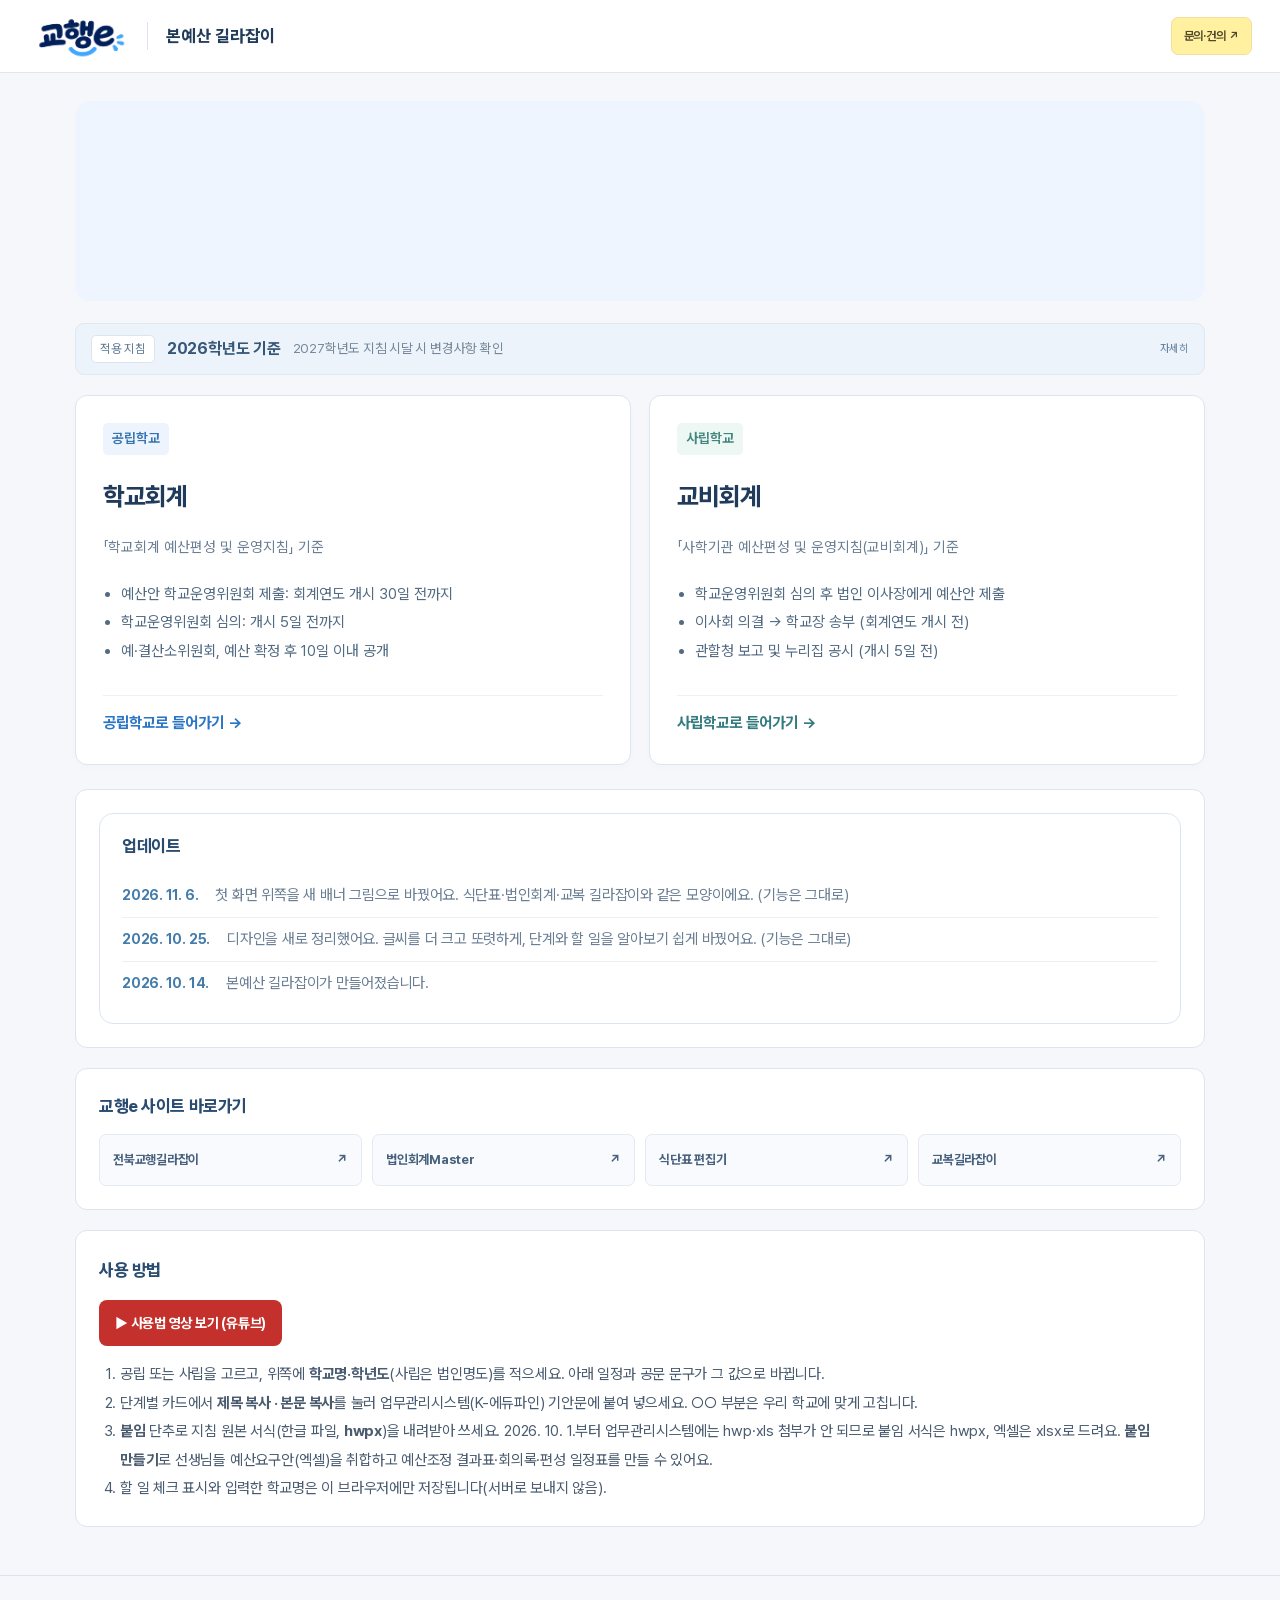
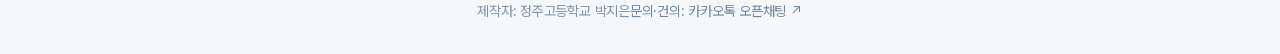
==== 교행e의 본예산 길라잡이.html @ 86d1af4e "업데이트 안내: 첫 화면 배너 그림 (2026. 11. 6.) Co-Authored-By: Claude Opus 5.5 <noreply@anthropic.com>" ====
<!DOCTYPE html>
<html lang="ko">
<head>
<meta charset="UTF-8">
<meta name="viewport" content="width=device-width, initial-scale=1">
<title>교행e의 본예산 길라잡이</title>
<style>
:root{
  --navy:#1e3a5f; --navy-2:#2b4c76; --blue:#2775ce; --blue-soft:#eaf3ff;
  --ink:#1f2d3d; --ink-2:#4a5b70; --muted:#6b7c90; --line:#d6e0ec; --line-soft:#e8eef5;
  --bg:#f3f7fc; --card:#fff; --green:#1f7a52; --green-soft:#e6f4ec; --red:#c2473b; --red-soft:#fbecea;
  --pri:#6a3fb5; --pri-soft:#f1ebfb;
}
*{box-sizing:border-box}
html{-webkit-text-size-adjust:100%}
body{margin:0;background:var(--bg);color:var(--ink);font:15px/1.65 "Pretendard","Malgun Gothic","맑은 고딕",system-ui,sans-serif;word-break:keep-all;overflow-wrap:anywhere}
button,input,select,textarea{font:inherit;color:inherit}
a{color:var(--blue)}
:focus-visible{outline:2px solid var(--blue);outline-offset:2px}
[hidden]{display:none!important}

/* 상단 */
.top{background:var(--navy);color:#fff}
.top-in{max-width:1080px;margin:0 auto;padding:14px 20px;display:flex;align-items:center;gap:12px;flex-wrap:wrap}
.brand{display:flex;align-items:center;gap:10px;background:none;border:0;color:#fff;cursor:pointer;padding:0;font-weight:800;font-size:18px}
.brand .e{color:#7fb6ff}
.top .ver{margin-left:auto;font-size:13px;opacity:.85}
.top .switch{border:1px solid rgba(255,255,255,.4);background:transparent;color:#fff;border-radius:999px;padding:5px 14px;cursor:pointer;font-size:13.5px}
.top .switch:hover{background:rgba(255,255,255,.12)}

main{max-width:1080px;margin:0 auto;padding:24px 20px 40px}

/* 첫 화면 */
.hero{text-align:center;padding:26px 0 8px}
.hero h1{margin:0 0 8px;font-size:30px;line-height:1.3;color:var(--navy)}
.hero p{margin:0;color:var(--ink-2);font-size:16px}
.pick{display:grid;grid-template-columns:repeat(2,minmax(0,1fr));gap:20px;margin:28px 0 18px}
.pickcard{display:flex;flex-direction:column;gap:10px;text-align:left;background:var(--card);border:2px solid var(--line);border-radius:16px;padding:26px 26px 24px;cursor:pointer;box-shadow:0 6px 20px -14px rgba(30,58,95,.5);transition:border-color .15s,transform .15s}
.pickcard:hover{border-color:var(--blue);transform:translateY(-2px)}
.pickcard .tag{align-self:flex-start;font-size:13px;font-weight:700;padding:3px 12px;border-radius:999px;background:var(--blue-soft);color:var(--blue)}
.pickcard.pri .tag{background:var(--pri-soft);color:var(--pri)}
.pickcard.pri:hover{border-color:var(--pri)}
.pickcard h2{margin:0;font-size:24px;color:var(--navy)}
.pickcard p{margin:0;color:var(--ink-2)}
.pickcard ul{margin:4px 0 0;padding-left:18px;color:var(--ink-2);font-size:14px}
.pickcard .go{margin-top:6px;font-weight:700;color:var(--blue)}
.pickcard.pri .go{color:var(--pri)}
.howto{background:var(--card);border:1px solid var(--line);border-radius:14px;padding:18px 22px}
.howto h3{margin:0 0 8px;font-size:17px;color:var(--navy)}
.howto ol{margin:0;padding-left:20px;color:var(--ink-2)}
.news{display:grid;grid-template-columns:minmax(0,1fr) minmax(0,1.3fr);gap:16px;margin-bottom:16px}
.basis-card,.updates{background:var(--card);border:1px solid var(--line);border-radius:14px;padding:18px 22px}
.basis-badge{display:inline-block;padding:3px 10px;border-radius:999px;background:#e8f0fb;color:var(--navy);font-size:12.5px;font-weight:800}
.basis-year{margin:8px 0 6px;font-size:16px;color:var(--ink)}
.basis-year b{font-size:22px;color:var(--navy);margin-right:4px}
.basis-list{margin:0;padding-left:18px;color:var(--ink-2);font-size:14px;line-height:1.85}
.basis-note{margin:8px 0 0;font-size:13px;color:var(--muted)}
.updates h3{margin:0 0 8px;font-size:17px;color:var(--navy)}
.updates ul{list-style:none;margin:0;padding:0}
.updates li{display:flex;gap:12px;padding:8px 0;border-top:1px solid var(--line-soft);font-size:14px;color:var(--ink-2);line-height:1.6}
.updates li:first-child{border-top:0}
.updates time{flex:0 0 auto;font-weight:700;color:var(--navy);font-size:13px;padding-top:1px}
@media (max-width:760px){.news{grid-template-columns:1fr}.updates li{flex-direction:column;gap:2px}}
.sites{background:var(--card);border:1px solid var(--line);border-radius:14px;padding:18px 22px;margin-bottom:16px}
.sites h3{margin:0 0 12px;font-size:17px;color:var(--navy)}
.sites>div{display:grid;grid-template-columns:repeat(4,minmax(0,1fr));gap:10px}
.sites a{display:flex;align-items:center;justify-content:space-between;gap:8px;min-height:52px;padding:10px 16px;border:1px solid #c9d8ea;border-radius:10px;background:#f7faff;color:var(--navy);font-weight:700;font-size:15.5px;text-decoration:none}
.sites a:hover{border-color:var(--blue);background:#eef4fd}
@media (max-width:760px){.sites>div{grid-template-columns:repeat(2,minmax(0,1fr))}}
@media print{.sites{display:none}}
.howto .basis{margin:10px 0 0;font-size:13.5px;color:var(--muted)}

/* 안쪽 화면 */
.vhead{display:flex;align-items:flex-end;justify-content:space-between;gap:12px;flex-wrap:wrap;margin-bottom:16px}
.vhead h1{margin:0;font-size:26px;color:var(--navy);line-height:1.3}
.vhead h1 small{display:block;font-size:14px;font-weight:700;color:var(--blue);margin-bottom:2px}
.v-pri .vhead h1 small{color:var(--pri)}
.vhead p{margin:4px 0 0;color:var(--ink-2)}

.vars{display:flex;flex-wrap:wrap;gap:12px 18px;align-items:flex-end;background:var(--card);border:1px solid var(--line);border-left:5px solid var(--blue);border-radius:12px;padding:16px 18px;margin-bottom:18px}
.v-pri .vars{border-left-color:var(--pri)}
.vars label{display:flex;flex-direction:column;gap:4px;font-size:13.5px;font-weight:700;color:var(--ink-2)}
.vars input{min-height:38px;padding:6px 10px;border:1px solid #c3d2e4;border-radius:8px;background:#fff;font-weight:400;color:var(--ink)}
.vars input[data-v="S"]{width:13em}
.vars input[data-v="C"]{width:13em}
.vars input[data-v="Y"]{width:6.5em}
.vars .dates{flex-basis:100%;display:grid;grid-template-columns:repeat(auto-fill,minmax(170px,1fr));gap:10px 14px;padding-top:12px;border-top:1px dashed #c3d2e4}
.vars .dates-h{grid-column:1/-1;margin:0;font-size:14px;font-weight:800;color:var(--navy)}
.vars .dates-h small{font-weight:400;color:var(--muted);margin-left:6px}
.vars .dates input{width:100%}
.v-pub [data-only="pri"],.v-pri [data-only="pub"]{display:none!important}
.vars .note{flex-basis:100%;margin:0;font-size:13px;color:var(--muted)}
.vars .xlbar{flex-basis:100%;display:flex;flex-wrap:wrap;align-items:center;gap:8px 10px;padding-top:12px;border-top:1px dashed #c3d2e4}
.vars .xlbar b{font-size:14px;color:var(--navy);margin-right:4px}
.vars .xlbar button,.vars .xlbar .xlup{display:inline-flex;align-items:center;min-height:38px;padding:0 14px;border:1px solid #1d6f42;border-radius:8px;background:#fff;color:#1d6f42;font:inherit;font-size:14px;font-weight:700;cursor:pointer}
.vars .xlbar .xlup{background:#1d6f42;color:#fff;flex-direction:row}
.vars .xlbar button:hover{background:#eef7f1}.vars .xlbar .xlup:hover{background:#185c37}
.vars .xlbar small{font-size:12.5px;color:var(--muted)}
@media print{.vars .xlbar{display:none}}

.sched{background:var(--card);border:1px solid var(--line);border-radius:14px;padding:16px 18px;margin-bottom:22px}
.sched h2{margin:0 0 10px;font-size:18px;color:var(--navy)}
.sched table{width:100%;border-collapse:collapse;font-size:14.5px}
.sched th,.sched td{border-bottom:1px solid var(--line-soft);padding:9px 8px;text-align:left;vertical-align:top}
.sched th{background:#f5f8fc;color:var(--ink-2);font-size:13.5px}
.sched td.no{width:3em;color:var(--muted);font-weight:700}
.sched td.when{white-space:nowrap;font-weight:700;color:var(--navy)}
.sched td.law{font-size:13px;color:var(--muted)}
.sched tr.must td.when{color:var(--red)}
.sched .jump{border:0;background:none;padding:0;color:var(--ink);cursor:pointer;text-align:left;text-decoration:underline;text-decoration-color:#b9c9dc;text-underline-offset:3px}
.sched .jump:hover{color:var(--blue)}

.steps{display:flex;flex-direction:column;gap:18px}
.step{background:var(--card);border:1px solid var(--line);border-radius:14px;overflow:hidden;scroll-margin-top:14px}
.step-head{display:flex;gap:14px;align-items:flex-start;padding:16px 20px;border-bottom:1px solid var(--line-soft);background:#fafcff}
.step-no{flex:none;width:36px;height:36px;border-radius:50%;display:grid;place-items:center;background:var(--navy);color:#fff;font-weight:800}
.v-pri .step-no{background:var(--pri)}
.step-head h3{margin:0;font-size:19px;color:var(--navy);line-height:1.4}
.step-meta{display:flex;flex-wrap:wrap;gap:6px 14px;margin-top:4px;font-size:13.5px;color:var(--ink-2)}
.step-meta .when{font-weight:700;color:var(--red)}
.step-meta .who{color:var(--green);font-weight:700}
.step-body{padding:16px 20px 20px;display:flex;flex-direction:column;gap:14px}
.todo{margin:0;padding:0;list-style:none;display:flex;flex-direction:column;gap:6px}
.todo label{display:flex;gap:8px;align-items:flex-start;cursor:pointer}
.todo input{margin-top:5px;width:17px;height:17px;accent-color:var(--green);flex:none}
.todo input:checked+span{color:var(--muted);text-decoration:line-through}
.law-box{font-size:13.5px;color:var(--ink-2);background:#f5f8fc;border-radius:8px;padding:9px 12px}
.law-box b{color:var(--navy)}

.doc{border:1px solid #cfdcec;border-radius:12px;overflow:hidden}
.doc-top{display:flex;align-items:center;gap:8px;flex-wrap:wrap;padding:10px 14px;background:var(--blue-soft);border-bottom:1px solid #cfdcec}
.v-pri .doc-top{background:var(--pri-soft)}
.doc-kind{font-size:12.5px;font-weight:800;padding:2px 9px;border-radius:6px;background:var(--navy);color:#fff}
.doc-kind.out{background:var(--green)}
.doc-kind.memo{background:#8a6d1f}
.doc-label{font-weight:700;color:var(--navy)}
.doc-btns{margin-left:auto;display:flex;gap:6px;flex-wrap:wrap}
.cbtn{border:1px solid #b9cbe2;background:#fff;border-radius:7px;padding:5px 12px;cursor:pointer;font-size:13.5px;font-weight:600;color:var(--navy)}
.cbtn:hover{border-color:var(--blue);color:var(--blue)}
.cbtn.done{background:var(--green);border-color:var(--green);color:#fff}
.doc-title{margin:0;padding:12px 16px 4px;font-weight:800;font-size:16px;color:var(--ink)}
.doc-title::before{content:"제목  ";color:var(--muted);font-weight:600;font-size:13.5px}
.doc-body{margin:0;padding:6px 16px 14px;white-space:pre-wrap;font:14.5px/1.85 "Malgun Gothic","맑은 고딕",sans-serif;color:var(--ink)}
.attach{display:flex;flex-wrap:wrap;gap:8px;padding:10px 14px;border-top:1px dashed #cfdcec;background:#fbfdff}
.attach .lb{font-size:13px;font-weight:700;color:var(--muted);align-self:center}
.attach a{display:inline-flex;align-items:center;gap:6px;border:1px solid #c9d8ea;background:#fff;border-radius:8px;padding:5px 11px;font-size:13.5px;font-weight:600;color:var(--navy);text-decoration:none}
.attach a:hover{border-color:var(--blue);color:var(--blue)}
.ext{font-size:11px;font-weight:800;padding:1px 5px;border-radius:4px;background:#2b6cb0;color:#fff}
.attach .self{font-size:13px;color:var(--muted)}
.tip{font-size:13.5px;color:#7a5a12;background:#fff7e3;border-radius:8px;padding:9px 12px}

.backbar{display:flex;justify-content:center;margin:26px 0 0}
.backbar button{border:1px solid var(--line);background:#fff;border-radius:999px;padding:9px 22px;cursor:pointer;font-weight:700;color:var(--navy)}

footer.credit{max-width:1080px;margin:0 auto;padding:22px 20px 34px;text-align:center;font-size:13.5px;color:var(--muted);border-top:1px solid var(--line);line-height:1.9}
footer.credit b{color:var(--ink)}

.toast{position:fixed;left:50%;bottom:22px;transform:translateX(-50%);background:#1b2a3c;color:#fff;border-radius:9px;padding:9px 16px;font-size:14px;z-index:20;box-shadow:0 8px 24px -10px rgba(0,0,0,.5)}

@media (max-width:760px){
  .pick{grid-template-columns:1fr}
  .hero h1{font-size:24px}
  .sched td.law{display:none}
  .sched th.law{display:none}
  .step-head,.step-body{padding-left:14px;padding-right:14px}
  .doc-btns{margin-left:0}
}
/* 붙임 만들기 */
.attach.make{background:#f4fbf6}
.attach.make button{display:inline-flex;align-items:center;gap:6px;border:1px solid #9cc9ab;background:#fff;border-radius:8px;padding:5px 11px;font:inherit;font-size:13.5px;font-weight:700;color:#1d6f42;cursor:pointer}
.attach.make button::before{content:"만들기";font-size:11px;font-weight:800;background:#1d6f42;color:#fff;border-radius:4px;padding:1px 5px}
.attach.make button[data-make="reqForm"]::before{content:"엑셀"}
.attach.make button:hover{border-color:#1d6f42;background:#eef7f1}
body.mk-open{overflow:hidden}
#maker{position:fixed;inset:0;z-index:1000;background:rgba(15,28,45,.55);display:flex;align-items:flex-start;justify-content:center;padding:24px 16px;overflow:auto}
#maker[hidden]{display:none}
.mk-box{background:#fff;border-radius:16px;width:100%;max-width:1180px;box-shadow:0 20px 60px -20px rgba(0,0,0,.5);overflow:hidden}
.mk-head{display:flex;align-items:center;gap:12px;flex-wrap:wrap;padding:16px 20px;background:var(--navy);color:#fff}
.mk-head h2{margin:0;font-size:19px;color:#fff}
.mk-head .mk-close{margin-left:auto;border:1px solid #ffffff55;background:transparent;color:#fff;border-radius:8px;padding:6px 12px;font:inherit;cursor:pointer}
.mk-tabs{display:flex;flex-wrap:wrap;gap:6px;padding:12px 20px 0;border-bottom:1px solid var(--line)}
.mk-tabs button{border:1px solid var(--line);border-bottom:0;background:#f5f8fc;border-radius:8px 8px 0 0;padding:8px 14px;font:inherit;font-size:14px;color:var(--ink-2);cursor:pointer}
.mk-tabs button.on{background:#fff;color:var(--navy);font-weight:800;box-shadow:0 2px 0 #fff}
.mk-main{display:grid;grid-template-columns:minmax(0,1fr) minmax(0,1.15fr);gap:20px;padding:18px 20px 22px}
.mk-edit{font-size:14px;color:var(--ink-2)}
.mk-edit table{width:100%;border-collapse:collapse;font-size:13.5px}
.mk-edit th,.mk-edit td{border-bottom:1px solid var(--line-soft);padding:6px 5px;text-align:left}
.mk-edit th{background:#f5f8fc;font-size:12.5px}
.mk-edit td.r,.mk-edit input.r{text-align:right}
.mk-edit td.fn{font-size:12px;color:var(--muted);word-break:break-all}
.mk-edit tr.sum td{font-weight:800;color:var(--navy)}
.mk-grid input{width:100%;min-width:0;border:1px solid #c3d2e4;border-radius:6px;padding:5px 7px;font:inherit;font-size:13.5px}
.mk-grid input[readonly]{background:#f5f8fc;border-color:transparent}
.mk-steps{margin:0 0 14px;padding-left:20px;line-height:2.4}
.mk-b{display:inline-flex;align-items:center;border:1px solid #1d6f42;background:#fff;color:#1d6f42;border-radius:8px;padding:5px 12px;font:inherit;font-size:13.5px;font-weight:700;cursor:pointer}
.mk-b.fill{background:#1d6f42;color:#fff}
.mk-x{border:1px solid #e3b4b4;background:#fff;color:#b23b3b;border-radius:6px;padding:3px 9px;font:inherit;font-size:12.5px;cursor:pointer}
.mk-help{font-size:13px;color:var(--muted)}
.mk-warn{color:#b26a00;font-size:11.5px}
/* 처음 쓰는 사람도 보이게: 설정·일정 펼치기 제목 크게 */
#view .budget-school-details,#view .budget-schedule-details{margin-bottom:12px}
#view .budget-school-details>summary,#view .budget-schedule-details>summary{display:flex;align-items:center;gap:10px;width:auto!important;padding:14px 18px!important;font-size:17px!important;font-weight:800!important;color:var(--navy)!important;background:#fff;border:1px solid var(--line);border-left:5px solid var(--blue);border-radius:12px;list-style:none}
#view .v-pri .budget-school-details>summary,#view.v-pri .budget-school-details>summary,#view.v-pri .budget-schedule-details>summary{border-left-color:var(--pri)}
#view .budget-school-details>summary::-webkit-details-marker,#view .budget-schedule-details>summary::-webkit-details-marker{display:none}
#view .budget-school-details>summary::after,#view .budget-schedule-details>summary::after{content:"펼치기 ▾";margin-left:auto;white-space:nowrap;font-size:13px;font-weight:700;color:var(--muted)}
#view .budget-school-details[open]>summary::after,#view .budget-schedule-details[open]>summary::after{content:"접기 ▴"}
#view .sched h2{font-size:19px}
#view .sched table{font-size:15.5px}
#view .sched th{font-size:14.5px}
@media (max-width:760px){#view .budget-school-details>summary,#view .budget-schedule-details>summary{font-size:15.5px!important;padding:12px 14px!important}}
.mk-drop{display:flex;flex-direction:column;align-items:center;justify-content:center;gap:4px;min-height:96px;margin:10px 0;padding:16px;border:2px dashed #9cc9ab;border-radius:12px;background:#f4fbf6;color:#1d6f42;font-size:14px;text-align:center;cursor:pointer;transition:background .15s,border-color .15s}
.mk-drop small{color:var(--muted);font-size:12.5px}
.mk-drop:hover{background:#eaf6ee}
label.hot,.mk-drop.hot{background:#dff2e6!important;border-color:#1d6f42!important;outline:3px solid #1d6f4233}
.mk-sec{border:1px solid var(--line);border-radius:12px;padding:14px 16px;margin-bottom:14px;background:#fbfdff}
.mk-sec h4{margin:0 0 6px;font-size:15.5px;color:var(--navy)}
.mk-sec p{margin:8px 0}
.mk-lab{display:flex;flex-direction:column;gap:4px;font-size:13px;font-weight:700;margin:8px 0}
.mk-lab input{border:1px solid #c3d2e4;border-radius:8px;padding:7px 9px;font:inherit;font-size:14px;font-weight:400}
.mk-bizbar{display:flex;align-items:center;gap:8px;flex-wrap:wrap;margin:6px 0;font-size:13.5px;color:var(--navy)}
.mk-biz{max-height:220px;overflow:auto;border:1px solid var(--line);border-radius:8px;background:#fff;padding:6px 10px;display:grid;grid-template-columns:repeat(auto-fill,minmax(170px,1fr));gap:2px 10px;font-size:13px}
.mk-biz small{color:var(--muted)}
.mk-stats{display:grid;grid-template-columns:repeat(5,minmax(0,1fr));gap:6px;margin:10px 0}
.mk-stats div{background:#fff;border:1px solid var(--line);border-radius:8px;padding:6px 8px}
.mk-stats small{display:block;font-size:11.5px;color:var(--muted)}
.mk-stats b{font-size:14px;color:var(--navy)}
.mk-warnlist{margin:6px 0;padding:8px 12px 8px 26px;background:#fdf4de;border-radius:8px;font-size:13px}
.mk-view{display:flex;gap:6px;flex-wrap:wrap}
.mk-view button{border:1px solid var(--line);background:#fff;border-radius:999px;padding:4px 12px;font:inherit;font-size:13px;cursor:pointer;color:var(--ink-2)}
.mk-view button.on{background:var(--navy);color:#fff;border-color:var(--navy)}
@media (max-width:860px){.mk-stats{grid-template-columns:repeat(3,minmax(0,1fr))}}
.mk-empty{padding:14px;background:#f5f8fc;border-radius:10px;color:var(--ink-2)}
.mk-form{display:grid;gap:10px}
.mk-form label{display:flex;flex-direction:column;gap:4px;font-weight:700;font-size:13.5px}
.mk-form small{font-weight:400;color:var(--muted)}
.mk-form input,.mk-form textarea{border:1px solid #c3d2e4;border-radius:8px;padding:7px 9px;font:inherit;font-size:14px;font-weight:400;resize:vertical}
.mk-out{display:flex;flex-direction:column;gap:10px}
.mk-tools{display:flex;flex-wrap:wrap;gap:8px}
.mk-tools button{border:1px solid var(--navy);background:#fff;color:var(--navy);border-radius:8px;padding:7px 13px;font:inherit;font-size:14px;font-weight:700;cursor:pointer}
.mk-tools button.main{background:var(--navy);color:#fff}
.mk-tools #mkXl{border-color:#1d6f42;color:#1d6f42}
.mk-paper{border:1px solid #d5deea;border-radius:6px;background:#fff;padding:28px 30px;box-shadow:0 6px 18px -12px rgba(30,58,95,.45);color:#000;overflow-x:auto}
@media (max-width:860px){.mk-main{grid-template-columns:1fr}.mk-paper{padding:18px 14px}}
@media print{
  body.mk-printing>*:not(#maker){display:none!important}
  body.mk-printing #maker{position:static;display:block!important;background:none;padding:0;overflow:visible}
  body.mk-printing .mk-box{box-shadow:none;max-width:none;border-radius:0}
  body.mk-printing .mk-head,body.mk-printing .mk-tabs,body.mk-printing .mk-edit,body.mk-printing .mk-tools,body.mk-printing .mk-viewbar{display:none!important}
  body.mk-printing .mk-main{display:block;padding:0}
  body.mk-printing .mk-paper{border:0;box-shadow:none;padding:0}
  @page{size:A4;margin:18mm 16mm}
}
@media print{
  .top,.vars,.backbar,.doc-btns,.toast,.pick,.howto .basis{display:none!important}
  body{background:#fff}
  .step,.sched,.doc{break-inside:avoid;box-shadow:none}
}
</style>
<link rel="stylesheet" href="design/dashboard.css?v=20261106-banner1">
<style id="readable">
/* 읽기 쉽게: 처음 쓰는 사람도 편하도록 글씨 크기만 키움 (모양·색은 design/ 그대로) */
@media screen{
  body{font-size:16px}
  .top .ver{font-size:14.5px!important}.top .switch{font-size:15px!important}
  .vhead h1 small{font-size:15px!important}.vhead p{font-size:15.5px!important}
  .budget-guideline-label{font-size:12.5px!important}.budget-guideline-note{font-size:13.5px!important}.budget-guideline strong{font-size:16px!important}
  .budget-guideline>.basis,.budget-guideline .basis-list{font-size:14.5px!important}.basis-note{font-size:14px!important}
  .pickcard .tag{font-size:14px!important}.pickcard p{font-size:14.5px!important}.pickcard li{font-size:15px!important}.pickcard .go{font-size:15.5px!important}
  #home .howto ol,.howto li{font-size:15px!important}.updates li span{font-size:15px}.updates time{font-size:14px!important}
  .vars label,.vars .dates label{font-size:14.5px!important}.vars .note,.vars .xlbar small,.vars .dates-h small{font-size:13.5px!important}.vars .dates-h{font-size:15.5px!important}
  .vars input{font-size:15px!important}.vars .xlbar b,.vars .xlbar button,.vars .xlbar .xlup{font-size:15px!important}
  .sched td.law{font-size:14.5px!important}
  .budget-rail-title{font-size:18px!important}.budget-rail-copy b{font-size:15px!important}
  .budget-rail-number{font-size:12px!important;width:28px!important;height:28px!important}
  .step-head h3{font-size:24px!important}.step-meta,.step-meta .when,.step-meta .who{font-size:14.5px!important}
  .budget-task-column>h4,.budget-doc-column>h4{font-size:20px!important}
  .todo li,.todo li span{font-size:16px!important}
  .budget-law>summary{font-size:15px!important}.law-box{font-size:15px!important;line-height:1.85}
  .budget-task-note{font-size:13.5px!important}
  .doc-kind{font-size:12.5px!important}.doc-label{font-size:15px!important}.cbtn{font-size:15px!important}
  .doc-title{font-size:17px!important}.doc-body{font-size:15.5px!important}
  .budget-doc-tabs button{font-size:14px!important}
  .attach .lb{font-size:13.5px!important}.attach a{font-size:14px!important}.attach .ext{font-size:12px!important}.attach .self{font-size:14px!important}
  .attach.make button{font-size:14.5px!important}
  footer.credit,footer.credit div,footer.credit a,footer.credit b{font-size:14px!important}
  .mk-head h2{font-size:21px}.mk-tabs button{font-size:15px}.mk-edit{font-size:15px}.mk-help{font-size:14px}
  .mk-drop{font-size:15.5px}.mk-drop small{font-size:13.5px}.mk-tools button{font-size:15px}.mk-sec h4{font-size:17px}
  .mk-edit table{font-size:14.5px}.mk-edit th{font-size:13.5px}.mk-b,.mk-x{font-size:14.5px}.mk-biz{font-size:14px}
  .mk-form label{font-size:14.5px}.mk-form input,.mk-form textarea{font-size:15px}
  .toast{font-size:15px!important}
}
</style>
</head>
<body>

<header class="top">
  <div class="top-in">
    <button class="brand" type="button" data-home><span>교행<span class="e">e</span>의 본예산 길라잡이</span></button>
    <span class="ver" id="verName"></span>
    <button class="switch" type="button" data-home id="switchBtn" hidden>홈</button>
  </div>
</header>

<main>
  <!-- 첫 화면: 공립 / 사립 고르기 -->
  <section id="home">
    <div class="hero">
      <h1>본예산 편성, 절차마다 내부결재까지</h1>
      <p>우리 학교에 맞는 쪽을 고르면 편성 일정과 단계별 내부결재 제목·본문, 붙임 한글 서식이 나옵니다.</p>
    </div>
    <div class="pick">
      <button class="pickcard" type="button" data-go="pub">
        <span class="tag">공립학교</span>
        <h2>학교회계</h2>
        <p>「학교회계 예산편성 및 운영지침」 기준</p>
        <ul>
          <li>예산안 학교운영위원회 제출: 회계연도 개시 30일 전까지</li>
          <li>학교운영위원회 심의: 개시 5일 전까지</li>
          <li>예·결산소위원회, 예산 확정 후 10일 이내 공개</li>
        </ul>
        <span class="go">공립학교로 들어가기 →</span>
      </button>
      <button class="pickcard pri" type="button" data-go="pri">
        <span class="tag">사립학교</span>
        <h2>교비회계</h2>
        <p>「사학기관 예산편성 및 운영지침(교비회계)」 기준</p>
        <ul>
          <li>학교운영위원회 심의 후 법인 이사장에게 예산안 제출</li>
          <li>이사회 의결 → 학교장 송부 (회계연도 개시 전)</li>
          <li>관할청 보고 및 누리집 공시 (개시 5일 전)</li>
        </ul>
        <span class="go">사립학교로 들어가기 →</span>
      </button>
    </div>
    <div class="news">
      <div class="basis-card">
        <span class="basis-badge">적용 지침</span>
        <p class="basis-year"><b>2026학년도</b> 전북교육청 지침 기준</p>
        <ul class="basis-list">
          <li>공립: 학교회계 예산편성 및 운영지침</li>
          <li>사립: 사학기관 예산편성 및 운영지침(교비회계)</li>
          <li>법정 기한: 「초·중등교육법」 제30조의3 (법제처 확인)</li>
        </ul>
        <p class="basis-note">2027학년도 지침이 나오면 기한·서식을 다시 맞춰 올립니다.</p>
      </div>
      <div class="updates">
        <h3>업데이트</h3>
        <ul>
          <li><time>2026. 11. 6.</time><span>첫 화면 위쪽을 새 배너 그림으로 바꿨어요. 식단표·법인회계·교복 길라잡이와 같은 모양이에요. (기능은 그대로)</span></li>
          <li><time>2026. 10. 25.</time><span>디자인을 새로 정리했어요. 글씨를 더 크고 또렷하게, 단계와 할 일을 알아보기 쉽게 바꿨어요. (기능은 그대로)</span></li>
          <li><time>2026. 10. 14.</time><span>본예산 길라잡이가 만들어졌습니다.</span></li>
        </ul>
      </div>
    </div>
    <section class="sites">
      <h3>교행e 사이트 바로가기</h3>
      <div>
        <a href="https://jeonbuk-gyohaeng.pages.dev/" target="_blank" rel="noopener"><span>전북교행길라잡이</span><span aria-hidden="true">↗</span></a>
        <a href="https://law.lynqook.workers.dev/" target="_blank" rel="noopener"><span>법인회계Master</span><span aria-hidden="true">↗</span></a>
        <a href="https://lynqook-gif.github.io/food/" target="_blank" rel="noopener"><span>식단표 편집기</span><span aria-hidden="true">↗</span></a>
        <a href="https://gyobok-guide.lynqook.workers.dev/" target="_blank" rel="noopener"><span>교복길라잡이</span><span aria-hidden="true">↗</span></a>
      </div>
    </section>
    <div class="howto">
      <h3>사용 방법</h3>
      <p><a class="howto-video" href="https://youtu.be/iNwpc6ux4eA" target="_blank" rel="noopener" style="display:inline-flex;align-items:center;gap:8px;padding:10px 16px;border-radius:8px;background:#c4302b;color:#fff;font-weight:700;text-decoration:none;">▶ 사용법 영상 보기 (유튜브)</a></p>
      <ol>
        <li>공립 또는 사립을 고르고, 위쪽에 <b>학교명·학년도</b>(사립은 법인명도)를 적으세요. 아래 일정과 공문 문구가 그 값으로 바뀝니다.</li>
        <li>단계별 카드에서 <b>제목 복사 · 본문 복사</b>를 눌러 업무관리시스템(K-에듀파인) 기안문에 붙여 넣으세요. ○○ 부분은 우리 학교에 맞게 고칩니다.</li>
        <li><b>붙임</b> 단추로 지침 원본 서식(한글 파일, <b>hwpx</b>)을 내려받아 쓰세요. 2026. 10. 1.부터 업무관리시스템에는 hwp·xls 첨부가 안 되므로 붙임 서식은 hwpx, 엑셀은 xlsx로 드려요. <b>붙임 만들기</b>로 선생님들 예산요구안(엑셀)을 취합하고 예산조정 결과표·회의록·편성 일정표를 만들 수 있어요.</li>
        <li>할 일 체크 표시와 입력한 학교명은 이 브라우저에만 저장됩니다(서버로 보내지 않음).</li>
      </ol>
    </div>
  </section>

  <!-- 안쪽 화면 -->
  <section id="view" hidden>
    <div class="vhead">
      <div>
        <h1><small id="vTag"></small><span id="vTitle"></span></h1>
        <p id="vDesc"></p>
      </div>
    </div>
    <div class="vars" id="vars">
      <label>학교명<input type="text" data-v="S" placeholder="예: ○○고등학교" autocomplete="off"></label>
      <label id="corpField">법인명<input type="text" data-v="C" placeholder="예: 학교법인 ○○학원" autocomplete="off"></label>
      <label>학년도<input type="number" data-v="Y" min="2026" max="2040" step="1"></label>
      <div class="dates">
        <p class="dates-h">공문 속 날짜·장소 <small>비워 두면 ○○로 나와요</small></p>
        <label>지침 공문 번호<input type="text" data-v="gno" placeholder="예: 12345" autocomplete="off"></label>
        <label>지침 공문 날짜<input type="date" data-v="gdate"></label>
        <label>사전교육 날짜<input type="date" data-v="edu"></label>
        <label>사전교육 시각<input type="time" data-v="eduT"></label>
        <label>사전교육 장소<input type="text" data-v="eduP" placeholder="예: 시청각실" autocomplete="off"></label>
        <label>의견수렴 시작<input type="date" data-v="op"></label>
        <label>의견수렴 끝<input type="date" data-v="opE"></label>
        <label>예산요구서 제출 기한<input type="date" data-v="req"></label>
        <label>교부계획 공문 번호<input type="text" data-v="ano" placeholder="예: 23456" autocomplete="off"></label>
        <label>교부계획 공문 날짜<input type="date" data-v="alloc"></label>
        <label>조정위원회 날짜<input type="date" data-v="adj"></label>
        <label>조정위원회 시각<input type="time" data-v="adjT"></label>
        <label>조정위원회 장소<input type="text" data-v="adjP" placeholder="예: 교장실" autocomplete="off"></label>
        <label data-only="pub">예·결산소위원회 날짜<input type="date" data-v="sub"></label>
        <label>학운위 회차<input type="text" data-v="comNo" placeholder="예: 85" autocomplete="off"></label>
        <label>학운위 심의 날짜<input type="date" data-v="com"></label>
        <label data-only="pri">이사회 의결 날짜<input type="date" data-v="brd"></label>
        <label><span><span data-only="pub">예산 공개 날짜</span><span data-only="pri">누리집 공시 날짜</span></span><input type="date" data-v="pubd"></label>
      </div>
      <div class="xlbar">
        <b>엑셀로 한 번에 넣기</b>
        <button type="button" id="xlDown">① 엑셀 양식 내려받기</button>
        <label class="xlup">② 채운 엑셀 올리기 · 끌어 놓기<input type="file" id="xlUp" accept=".xlsx,.xls" hidden></label>
        <small>양식의 '입력값' 칸만 채워서 올리면 위 칸이 한꺼번에 채워져요. 파일은 서버로 보내지 않아요.</small>
      </div>
      <p class="note">비워 두면 ○○로 나옵니다. 학년도를 바꾸면 일정 날짜와 공문 속 연도가 함께 바뀝니다. 입력값은 이 브라우저에만 저장돼요.</p>
    </div>
    <div class="sched">
      <h2>단계별로 언제까지 해야 하나요?</h2>
      <table>
        <thead><tr><th>순서</th><th>할 일 (누르면 그 단계로 가요)</th><th>언제까지</th><th class="law">근거 (법령·지침)</th></tr></thead>
        <tbody id="schedBody"></tbody>
      </table>
    </div>
    <div class="steps" id="steps"></div>
  </section>
</main>

<footer class="credit">
  <div>제작자: <b>정주고등학교 박지은</b></div>
  <div>문의: <a href="mailto:ican6363@naver.com">ican6363@naver.com</a></div>
  <div><a href="https://open.kakao.com/o/g4Tap2Ri" target="_blank" rel="noopener">카카오 오픈채팅 문의 ↗</a></div>
</footer>
<div id="maker" hidden>
  <div class="mk-box" role="dialog" aria-modal="true" aria-labelledby="mkTitle">
    <div class="mk-head"><h2 id="mkTitle"></h2><button type="button" class="mk-close" data-mk-close>닫기 ✕</button></div>
    <div class="mk-tabs" id="mkTabs"></div>
    <div class="mk-main">
      <div class="mk-edit" id="mkEdit"></div>
      <div class="mk-out">
        <div class="mk-tools"><button type="button" class="main" id="mkCopy">한글에 붙여넣기용 복사</button><button type="button" id="mkPrint">인쇄 · PDF 저장</button><button type="button" id="mkXl">엑셀로 받기</button></div>
        <div class="mk-viewbar" id="mkView"></div>
        <div class="mk-paper" id="mkPaper"></div>
      </div>
    </div>
  </div>
</div>
<div class="toast" id="toast" hidden></div>

<script>
(function(){
"use strict";

/* ---------- 저장 (이 브라우저에만) ---------- */
function load(k, d){ try{ var v = localStorage.getItem(k); return v === null ? d : v; }catch(e){ return d; } }
function save(k, v){ try{ localStorage.setItem(k, v); }catch(e){} }

/* ---------- 날짜 ---------- */
var WD = ["일","월","화","수","목","금","토"];
function fmt(d){ return d.getFullYear() + ". " + (d.getMonth()+1) + ". " + d.getDate() + ".(" + WD[d.getDay()] + ")"; }
// 회계연도 개시(Y.3.1.) "n일 전까지" = 개시일에서 n+1일 앞 (지침 예시: 2026.3.1. 30일 전 → 2026.1.29.)
function before(Y, n){ return new Date(Y, 2, 1 - (n + 1)); }
function lastFeb(Y){ return new Date(Y, 2, 0); }

/* ---------- 공통 문구 ---------- */
var FILES = {
  pubLetter: ["files/pub-parent-letter.hwpx", "가정통신문(본예산 편성 의견 참여).hwpx", "가정통신문 — 본예산 편성 의견 참여"],
  pub1: ["files/pub-form1-revenue-request.hwpx", "[서식1] 세입예산요구서.hwpx", "[서식1] 세입예산요구서"],
  pub2: ["files/pub-form2-expense-request.hwpx", "[서식2] 세출예산요구서.hwpx", "[서식2] 세출예산요구서"],
  pub18: ["files/pub-form18-subcommittee-rules.hwpx", "[서식18] 예결산소위원회 규정(안).hwpx", "[서식18] 예·결산소위원회 규정(안)"],
  pub19: ["files/pub-form19-subcommittee-report.hwpx", "[서식19] 예결산소위원회 심사보고서.hwpx", "[서식19] 예·결산소위원회 심사보고서"],
  priLetter: ["files/pri-parent-letter.hwpx", "가정통신문(교비회계 본예산 편성 의견 참여).hwpx", "가정통신문 — 본예산 편성 의견 참여"],
  pri1: ["files/pri-form1-budget-request.hwpx", "[서식1] 세입·세출예산요구서.hwpx", "[서식1] 세입·세출예산요구서"],
  pri35: ["files/pri-form35-checklist.hwpx", "[서식35] 교비회계 예산편성 및 결산 확인사항.hwpx", "[서식35] 예산편성 및 결산 확인사항"]
};

/* 단계 데이터
   {Y}=학년도 {P}=전년도 {S}=학교명 {C}=법인명 {d50}{d30}{d5}{dEnd}=기한
   kind: in(내부결재) out(시행문) memo(교내 안내) */
var VERS = {
pub: {
  tag: "공립학교", title: "학교회계 본예산 편성", acct: "학교회계",
  desc: "편성 계획 수립부터 학교운영위원회 심의, 예산 공개까지 7단계입니다.",
  steps: [
  { t:"본예산 편성 계획 수립 및 교직원 사전교육", when:"{P}. 12월 초", who:"행정실",
    law:"학교장은 지침이 시달되면 교직원에게 학교교육시책 및 예산편성에 필요한 <b>사전교육</b>을 실시합니다. <b>학교회계 규칙 제12조</b>(지침 인용) · 편성 계획과 사전교육은 <b>내부결재</b>로 남깁니다.",
    todo:["편성 일정 확정 (위 '예산 편성 일정 한눈에 보기' 참고)","사전교육 일시·장소 정하기","예산요구서 제출 기한 정하기"],
    docs:[{ kind:"in", label:"편성 계획(내부결재)",
      title:"{Y}학년도 학교회계 본예산 편성 계획",
      body:"1. 관련\n  가. 「초·중등교육법」 제30조의3(학교회계의 운영)\n  나. 전북특별자치도교육청 예산과-[[gno|○○○○]]([[gdate.|{P}. ○○. ○○.]])\n2. {Y}학년도 학교회계 본예산 편성을 위하여 다음과 같이 계획을 수립하고자 합니다.\n  가. 기본 방향\n    1) 학교교육계획과 연계한 사업 중심의 예산 편성\n    2) 학교구성원(학생·학부모·교직원) 의견 수렴 및 반영\n    3) 가용재원 범위 안에서 사업 우선순위에 따른 편성\n  나. 추진 일정\n    1) 교직원 사전교육: [[edu|{P}. 12. ○.(○)]]\n    2) 학교구성원 의견수렴: [[op.|{P}. 12. ○.]] ~ [[opE.|{P}. 12. 31.]]\n    3) 예산요구서 제출: [[req|{P}. 12. ○○.(○)]]까지\n    4) 예산조정위원회 개최: {Y}. 1월 중(전입금 교부계획 통보 후)\n    5) 예산안 학교운영위원회 제출: {d30}까지\n    6) 학교운영위원회 심의: {d5}까지\n    7) 예산 확정 및 공개: 확정 후 10일 이내\n  다. 교직원 사전교육\n    1) 일시/장소: [[edu|{P}. 12. ○.(○)]] [[eduT|○○:○○]] / [[eduP|○○실]]\n    2) 대상: 전 교직원\n    3) 내용: {Y}학년도 학교교육시책 및 예산편성 방향, 예산요구서 작성 방법\n  라. 예산요구서 제출\n    1) 기한: [[req|{P}. 12. ○○.(○)]]까지\n    2) 방법: 부서(담당자)별 세입·세출예산요구서 작성 후 행정실 제출\n\n붙임  1. {Y}학년도 본예산 편성 일정표 1부.\n      2. 세입·세출예산요구서 서식 각 1부.  끝.",
      attach:["pub1","pub2"], make:["sched"] }] },
  { t:"학교구성원 의견수렴", when:"{P}. 12월", who:"행정실",
    law:"학교장은 예산편성 과정에 학교구성원이 참여하도록 <b>의견을 수렴</b>합니다(누리집·가정통신문 등). 요구사업이 있으면 학교운영위원회 심의 때 설명하고 <b>회의록에 명기</b>하며, 예산 공개 때 반영 사업을 안내합니다. <b>학교회계 규칙 제12조</b>(지침 인용)",
    todo:["가정통신문 발송","학교 누리집 [예산참여]에 의견서 게시","들어온 의견 목록 정리(학운위 설명용)"],
    docs:[{ kind:"in", label:"의견수렴 실시(내부결재)",
      title:"{Y}학년도 학교회계 본예산 편성 의견수렴 실시",
      body:"1. 관련: 전북특별자치도교육청 예산과-[[gno|○○○○]]([[gdate.|{P}. ○○. ○○.]])\n2. {Y}학년도 학교회계 예산편성에 학교구성원의 의견을 반영하기 위하여 다음과 같이 의견수렴을 실시하고자 합니다.\n  가. 기간: [[op.|{P}. 12. ○.]] ~ [[opE.|{P}. 12. 31.]]\n  나. 대상: 학생, 학부모, 교직원, 학교운영위원\n  다. 방법: 가정통신문 발송, 학교 누리집 [예산참여] 게시\n  라. 결과 활용\n    1) 예산조정위원회에서 반영 여부 검토\n    2) 학교운영위원회 예산 심의 시 요구사업 설명 및 회의록 명기\n    3) 예산 공개 시 의견 반영 사업 안내\n\n붙임  가정통신문 1부.  끝.",
      attach:["pubLetter"] }] },
  { t:"예산요구서 제출 안내", when:"{P}. 12월 (사전교육 직후)", who:"전 교직원 → 행정실",
    law:"교직원은 교육과정 운영과 학교운영에 필요한 경비를 적은 <b>세입·세출예산요구서</b>를 개인별 또는 부서별로 제출합니다. [서식1]·[서식2]",
    todo:["교내 메신저로 서식과 기한 안내","제출 현황 확인·독려"],
    docs:[{ kind:"memo", label:"교내 메신저 안내문",
      title:"[행정실] {Y}학년도 예산요구서 제출 안내 ([[req.|{P}. 12. ○○.]]까지)",
      body:"선생님들 안녕하세요. 행정실입니다.\n{Y}학년도 학교회계 본예산 편성을 위하여 부서(담당자)별 예산요구서를 받습니다.\n\n○ 제출 기한: [[req|{P}. 12. ○○.(○)]]까지\n○ 제출 서식: 세입예산요구서(해당 시), 세출예산요구서 (붙임)\n○ 작성 요령\n  - 세부사업별로 산출내역(단가×수량)을 구체적으로 적어 주세요.\n  - 전년도 예산액과 비교해 늘거나 준 이유를 적어 주세요.\n  - 목적사업비(교육청 지정 사업)는 공문의 사업 내용과 금액을 확인해 주세요.\n○ 제출 방법: 메신저 회신 또는 행정실 직접 제출\n\n문의: 행정실 ○○○ (☎ ○○○○)",
      attach:["pub1","pub2"], make:["reqForm","req"] }] },
  { t:"전입금 교부계획 확인 및 예산조정위원회", when:"교부계획 통보 {d50}까지 → {Y}. 1월 중 조정", who:"학교장(조정위원회)",
    must:true,
    law:"관할청은 회계연도 개시 <b>50일 전까지</b> 연간 전입금 총규모와 분기별 교부계획을 통보합니다(<b>학교회계 규칙 제11조</b>, 지침 인용). 학교장은 자체세입을 포함한 세입예산을 확정하고 <b>조정위원회(교직원회의 또는 부장회의)</b>에서 예산을 조정해 예산안을 확정합니다. <b>※ 내부결재 필수</b>",
    todo:["학교기본운영비·목적사업비 교부계획 공문 확인","부서 요구액 합계와 가용재원 비교표 만들기","조정위원회 개최·회의록 작성","결과 내부결재"],
    docs:[{ kind:"in", label:"조정위원회 결과(내부결재 필수)",
      title:"{Y}학년도 학교회계 예산조정위원회 개최 결과 보고",
      body:"1. 관련: 전북특별자치도교육청 예산과-[[ano|○○○○]]([[alloc.|{Y}. ○○. ○○.]]) ({Y}학년도 학교회계전입금 교부계획 통보)\n2. {Y}학년도 학교회계 세입·세출예산안 확정을 위한 예산조정위원회 결과를 다음과 같이 보고합니다.\n  가. 일시/장소: [[adj|{Y}. 1. ○○.(○)]] [[adjT|○○:○○]] / [[adjP|○○실]]\n  나. 참석: 교감, 부장교사, 행정실장 등 ○명\n  다. 세입 규모: 총 ○○○,○○○천원\n    1) 학교운영비전입금(학교기본운영비) ○○○,○○○천원\n    2) 목적사업비전입금 ○○,○○○천원\n    3) 수익자부담수입 ○○,○○○천원\n    4) 기타(전년도이월금 등) ○,○○○천원\n  라. 조정 결과: 부서 요구액 [[_req|○○○,○○○]]천원 → 조정액 [[_adj|○○○,○○○]]천원\n  마. 주요 조정 내용\n[[_adjList|    1) ○○○ 사업: ○,○○○천원 → ○,○○○천원(사유: ○○○)]]\n    [[_adjNext|2]]) 학교구성원 의견 반영 사업: ○○○\n\n붙임  1. 예산조정 결과표 1부.\n      2. 예산조정위원회 회의록 1부.  끝.",
      attach:[], make:["adj","minutes","req"] }] },
  { t:"예산안 학교운영위원회 제출", when:"{d30}까지 (개시 30일 전)", who:"학교장",
    must:true,
    law:"학교의 장은 세입세출예산안을 편성하여 <b>회계연도가 시작되기 30일 전까지</b> 학교운영위원회에 제출해야 합니다. <b>「초·중등교육법」 제30조의3제2항</b> · 위원장은 심의 회의 <b>7일 전까지</b> 위원에게 예산안을 통지합니다(학교회계 규칙 제14조, 지침 인용).",
    todo:["예산총칙·세입세출예산서·세부사업설명서 출력","학교운영위원회 안건 제출(내부결재)","회의 7일 전 위원 통지 확인"],
    docs:[{ kind:"in", label:"학운위 심의 요청(내부결재)",
      title:"{Y}학년도 학교회계 세입·세출예산안 학교운영위원회 심의 요청",
      body:"1. 관련: 「초·중등교육법」 제30조의3(학교회계의 운영)\n2. {Y}학년도 학교회계 세입·세출예산안을 붙임과 같이 편성하여 학교운영위원회에 심의를 요청하고자 합니다.\n  가. 예산 규모: 세입·세출 각각 ○○○,○○○,○○○원\n  나. 제출 기한: {d30}까지(회계연도 개시 30일 전)\n  다. 심의 일정(안): 예·결산소위원회 [[sub|{Y}. 2. ○.(○)]], 학교운영위원회 [[com|{Y}. 2. ○○.(○)]]\n  라. 위원 통지: 회의 개최 7일 전까지 예산안 송부\n  마. 학교구성원 의견수렴 결과: 요구사업 ○건(반영 ○건, 미반영 ○건) — 심의 시 설명\n\n붙임  1. {Y}학년도 학교회계 예산총칙 1부.\n      2. {Y}학년도 학교회계 세입·세출예산서 1부.\n      3. 세부사업설명서 1부.  끝.",
      attach:[], self:"예산총칙·예산서: 에듀파인에서 다운로드" }] },
  { t:"예·결산소위원회 심사 및 학교운영위원회 심의", when:"{d5}까지 (개시 5일 전)", who:"학교운영위원회",
    must:true,
    law:"학교운영위원회는 예산안을 <b>회계연도가 시작되기 5일 전까지</b> 심의합니다. <b>「초·중등교육법」 제30조의3제3항</b> · 심의 효율화를 위해 <b>예·결산소위원회</b>를 구성합니다(학생 수 100명 미만 학교는 생략 가능). 학교장은 제안 설명을 하고, 학운위는 학교장 동의 없이 세출예산 각 목을 증액하거나 새 목을 둘 수 없습니다(학교회계 규칙 제14조, 지침 인용).",
    todo:["예·결산소위원회 심사(심사보고서 작성)","학교운영위원회 본회의 — 학교장 제안 설명","학교구성원 요구사업 설명 → 회의록에 명기","심의 결과 받기"],
    docs:[{ kind:"in", label:"심의 결과 보고 및 예산 확정(내부결재)",
      title:"{Y}학년도 학교회계 본예산 학교운영위원회 심의 결과 보고 및 예산 확정",
      body:"1. 관련: 「초·중등교육법」 제30조의3(학교회계의 운영)\n2. {Y}학년도 학교회계 세입·세출예산안에 대한 학교운영위원회 심의 결과를 다음과 같이 보고하고, 예산을 확정하고자 합니다.\n  가. 예·결산소위원회 심사: [[sub|{Y}. 2. ○.(○)]], 심사 결과 ○○\n  나. 학교운영위원회 심의: 제[[comNo|○○]]회 학교운영위원회([[com|{Y}. 2. ○○.(○)]])\n  다. 심의 결과: 원안 의결(또는 수정 의결 — 수정 내용: ○○○)\n  라. 확정 예산: 세입·세출 각각 ○○○,○○○,○○○원\n  마. 학교구성원 요구사업 설명 및 회의록 명기 여부: 명기함\n\n붙임  1. 예·결산소위원회 심사보고서 1부.\n      2. 학교운영위원회 회의록(사본) 1부.\n      3. {Y}학년도 학교회계 세입·세출예산서 1부.  끝.",
      attach:["pub19","pub18"] }] },
  { t:"예산 확정 및 공개", when:"{dEnd}까지 확정 → 확정 후 10일 이내 공개", who:"학교장",
    law:"학교장은 학교회계 세입·세출예산을 확정하고, <b>확정 후 10일 이내</b>에 누리집 탑재·가정통신문 등으로 공개합니다(지침 예산편성 절차). 예산 공개 때 <b>학교구성원 의견 반영 사업</b>을 안내합니다. 개시 전까지 확정되지 않으면 인건비 등은 전년도 예산에 준하여 집행할 수 있습니다(「초·중등교육법」 제30조의3제4항).",
    todo:["K-에듀파인 예산 확정 처리","학교 누리집 예산 공개(의견 반영 사업 포함)","가정통신문 안내(필요 시)"],
    docs:[{ kind:"in", label:"예산 공개(내부결재)",
      title:"{Y}학년도 학교회계 본예산 공개",
      body:"1. 관련: 「초·중등교육법」 제30조의3(학교회계의 운영)\n2. 확정된 {Y}학년도 학교회계 본예산을 다음과 같이 공개하고자 합니다.\n  가. 공개 내용: 예산총칙, 세입·세출예산서, 학교구성원 의견 반영 사업\n  나. 공개 방법: 학교 누리집 [예산공개] 게시(및 가정통신문 안내)\n  다. 공개 일자: [[pubd.|{Y}. ○. ○.]](예산 확정 후 10일 이내)\n\n붙임  1. {Y}학년도 학교회계 세입·세출예산서 1부.\n      2. 학교구성원 의견 반영 사업 목록 1부.  끝.",
      attach:[] }] }
  ]
},
pri: {
  tag: "사립학교", title: "교비회계 본예산 편성", acct: "교비회계",
  desc: "편성 계획 수립부터 학교운영위원회 심의, 이사회 의결, 관할청 보고·공시까지 8단계입니다.",
  steps: [
  { t:"본예산 편성 계획 수립 및 사전교육", when:"{P}. 12월 초", who:"행정실",
    law:"학교장은 예산편성 전에 교직원에게 연간 학교운영시책 및 예산편성에 필요한 <b>사전교육</b>을 실시합니다(지침). [서식35] 확인사항: 사전교육 대상 — <b>교직원 및 학교운영위원</b>.",
    todo:["편성 일정 확정 (위 '예산 편성 일정 한눈에 보기' 참고)","교직원·학교운영위원 사전교육 일정 정하기","예산요구서 제출 기한 정하기"],
    docs:[{ kind:"in", label:"편성 계획(내부결재)",
      title:"{Y}학년도 교비회계 본예산 편성 계획",
      body:"1. 관련\n  가. 「사학기관 재무·회계 규칙」\n  나. 전북특별자치도교육청 예산과-[[gno|○○○○]]([[gdate.|{P}. ○○. ○○.]])\n2. {Y}학년도 교비회계 본예산 편성을 위하여 다음과 같이 계획을 수립하고자 합니다.\n  가. 기본 방향\n    1) 학교교육계획과 연계한 사업 중심의 예산 편성\n    2) 학교구성원(학생·학부모·교직원) 의견 수렴 및 반영\n    3) 가용재원 범위 안에서 사업 우선순위에 따른 편성\n  나. 추진 일정\n    1) 교직원·학교운영위원 사전교육: [[edu|{P}. 12. ○.(○)]]\n    2) 학교구성원 의견수렴: [[op.|{P}. 12. ○.]] ~ [[opE.|{P}. 12. 31.]]\n    3) 예산요구서 제출: [[req|{P}. 12. ○○.(○)]]까지\n    4) 예산조정위원회 개최: {Y}. 1월 중\n    5) 학교운영위원회 심의: [[com|{Y}. 2. ○○.(○)]]\n    6) 법인 이사장에게 예산안 제출 및 이사회 의결: 회계연도 개시 전\n    7) 관할청 보고 및 누리집 공시: {d5}까지(개시 5일 전)\n  다. 사전교육\n    1) 일시/장소: [[edu|{P}. 12. ○.(○)]] [[eduT|○○:○○]] / [[eduP|○○실]]\n    2) 대상: 전 교직원 및 학교운영위원\n    3) 내용: {Y}학년도 학교운영시책 및 예산편성 방향, 예산요구서 작성 방법\n  라. 예산요구서 제출: [[req|{P}. 12. ○○.(○)]]까지, 부서(담당자)별 작성 후 행정실 제출\n\n붙임  1. {Y}학년도 본예산 편성 일정표 1부.\n      2. 세입·세출예산요구서 서식 1부.  끝.",
      attach:["pri1"], make:["sched"] }] },
  { t:"학교구성원 의견수렴", when:"{P}. 12월", who:"행정실",
    law:"학교장은 예산편성 과정에 학교구성원이 참여하도록 <b>의견을 수렴</b>합니다(누리집·가정통신문 등). 요구사업이 있으면 학교운영위원회 심의 때 설명하고 <b>회의록에 명기</b>합니다. 학교운영지원비 등 예산편성에는 학부모 의견을 들어야 합니다(<b>「사학기관 재무·회계 규칙」 제16조</b>, 지침 인용). [서식35]: 누리집 <b>예산참여 코너</b> 운영 여부 확인.",
    todo:["가정통신문 발송","누리집 [예산참여] 코너에 의견서 게시","들어온 의견 목록 정리(학운위·이사회 설명용)"],
    docs:[{ kind:"in", label:"의견수렴 실시(내부결재)",
      title:"{Y}학년도 교비회계 본예산 편성 의견수렴 실시",
      body:"1. 관련: 전북특별자치도교육청 예산과-[[gno|○○○○]]([[gdate.|{P}. ○○. ○○.]])\n2. {Y}학년도 교비회계 예산편성에 학교구성원의 의견을 반영하기 위하여 다음과 같이 의견수렴을 실시하고자 합니다.\n  가. 기간: [[op.|{P}. 12. ○.]] ~ [[opE.|{P}. 12. 31.]]\n  나. 대상: 학생, 학부모, 교직원, 학교운영위원\n  다. 방법: 가정통신문 발송, 학교 누리집 [예산참여] 게시\n  라. 결과 활용\n    1) 예산조정위원회에서 반영 여부 검토\n    2) 학교운영위원회·이사회 심의 시 요구사업 설명 및 회의록 명기\n    3) 예산 공시 시 의견 반영 사업 안내\n\n붙임  가정통신문 1부.  끝.",
      attach:["priLetter"] }] },
  { t:"예산요구서 제출 안내", when:"{P}. 12월 (사전교육 직후)", who:"전 교직원 → 행정실",
    law:"교직원으로 하여금 교육과정 및 학교운영에 필요한 경비를 적은 <b>예산요구서</b>를 사업담당자별로 제출하게 합니다(지침 예산편성 절차). [서식1]",
    todo:["교내 메신저로 서식과 기한 안내","제출 현황 확인·독려"],
    docs:[{ kind:"memo", label:"교내 메신저 안내문",
      title:"[행정실] {Y}학년도 예산요구서 제출 안내 ([[req.|{P}. 12. ○○.]]까지)",
      body:"선생님들 안녕하세요. 행정실입니다.\n{Y}학년도 교비회계 본예산 편성을 위하여 부서(담당자)별 예산요구서를 받습니다.\n\n○ 제출 기한: [[req|{P}. 12. ○○.(○)]]까지\n○ 제출 서식: 세입·세출예산요구서 (붙임)\n○ 작성 요령\n  - 세부사업별로 산출내역(단가×수량)을 구체적으로 적어 주세요.\n  - 전년도 예산액과 비교해 늘거나 준 이유를 적어 주세요.\n  - 총액배분사업비·목적사업비는 교육청 사업 내용과 금액을 확인해 주세요.\n○ 제출 방법: 메신저 회신 또는 행정실 직접 제출\n\n문의: 행정실 ○○○ (☎ ○○○○)",
      attach:["pri1"], make:["reqForm","req"] }] },
  { t:"전입금 교부계획 확인 및 예산조정위원회", when:"교부계획 통보 {d50}까지 → {Y}. 1월 중 조정", who:"학교장(조정위원회)",
    must:true,
    law:"회계연도 개시 <b>50일 전까지</b> 전입금 교부계획이 통지되면 자체세입을 포함한 세입예산을 확정하고, 가용재원 안에서 <b>조정위원회(교직원회의 또는 부장회의)</b>로 예산을 조정해 예산안을 확정합니다(2026 교비회계 예산편성 절차). <b>※ 내부결재 필수</b>",
    todo:["재정결함보조금·총액배분사업비·목적사업비 교부계획 확인","부서 요구액 합계와 가용재원 비교표 만들기","조정위원회 개최·회의록 작성","결과 내부결재"],
    docs:[{ kind:"in", label:"조정위원회 결과(내부결재 필수)",
      title:"{Y}학년도 교비회계 예산조정위원회 개최 결과 보고",
      body:"1. 관련: 전북특별자치도교육청 예산과-[[ano|○○○○]]([[alloc.|{Y}. ○○. ○○.]]) ({Y}학년도 교비회계 전입금 교부계획 통보)\n2. {Y}학년도 교비회계 세입·세출예산안 확정을 위한 예산조정위원회 결과를 다음과 같이 보고합니다.\n  가. 일시/장소: [[adj|{Y}. 1. ○○.(○)]] [[adjT|○○:○○]] / [[adjP|○○실]]\n  나. 참석: 교감, 부장교사, 행정실장 등 ○명\n  다. 세입 규모: 총 ○○○,○○○천원\n    1) 교육비특별회계 이전수입(재정결함보조금 등) ○○○,○○○천원\n    2) 목적사업비 ○○,○○○천원\n    3) 수익자부담수입 ○○,○○○천원\n    4) 기타(전년도이월금 등) ○,○○○천원\n  라. 조정 결과: 부서 요구액 [[_req|○○○,○○○]]천원 → 조정액 [[_adj|○○○,○○○]]천원\n  마. 주요 조정 내용\n[[_adjList|    1) ○○○ 사업: ○,○○○천원 → ○,○○○천원(사유: ○○○)]]\n    [[_adjNext|2]]) 학교구성원 의견 반영 사업: ○○○\n\n붙임  1. 예산조정 결과표 1부.\n      2. 예산조정위원회 회의록 1부.  끝.",
      attach:[], make:["adj","minutes","req"] }] },
  { t:"학교운영위원회 심의", when:"{Y}. 2월 (이사회 제출 전)", who:"학교장 → 학교운영위원회",
    law:"학교장은 교비회계 예산안을 <b>학교운영위원회의 심의</b>를 거쳐 법인 이사장에게 제출합니다. <b>「초·중등교육법」 제32조제1항제2호</b>(학교의 예산안과 결산 — 사립학교도 심의) · 요구사업이 있으면 설명하고 회의록에 명기합니다.",
    todo:["예산총칙·세입세출예산서 준비","학교운영위원회 안건 제출(내부결재)","요구사업 설명 → 회의록 명기","회의록 사본 확보(관할청 보고 때 첨부)"],
    docs:[{ kind:"in", label:"학운위 심의 요청(내부결재)",
      title:"{Y}학년도 교비회계 세입·세출예산안 학교운영위원회 심의 요청",
      body:"1. 관련: 「초·중등교육법」 제32조(기능)\n2. {Y}학년도 교비회계 세입·세출예산안을 붙임과 같이 편성하여 학교운영위원회에 심의를 요청하고자 합니다.\n  가. 예산 규모: 세입·세출 각각 ○○○,○○○,○○○원\n  나. 심의 일정(안): 제[[comNo|○○]]회 학교운영위원회 [[com|{Y}. 2. ○○.(○)]]\n  다. 학교구성원 의견수렴 결과: 요구사업 ○건(반영 ○건, 미반영 ○건) — 심의 시 설명\n  라. 심의 후 조치: 법인 이사장에게 예산안 제출(회계연도 개시 전)\n\n붙임  1. {Y}학년도 교비회계 예산총칙 1부.\n      2. {Y}학년도 교비회계 세입·세출예산서 1부.  끝.",
      attach:[], self:"예산총칙·예산서: 에듀파인에서 다운로드" }] },
  { t:"예산안 법인 이사장 제출", when:"회계연도 개시 전 — 관할청 보고({d5}) 전에 마치기", who:"학교장 → 이사장",
    must:true,
    law:"학교에 속하는 회계의 예산은 학교의 장이 편성하여 <b>매 회계연도 개시 전에</b> 법인 이사장에게 제출해야 합니다. <b>「사학기관 재무·회계 규칙」 제16조제2항</b>(지침 인용, 2025. 4. 18. 개정 — 종전 '개시 1월 전까지')",
    todo:["학운위 심의 결과 반영","예산안·학운위 회의록 사본을 법인에 제출(시행문)"],
    docs:[{ kind:"out", label:"법인 제출 시행문",
      title:"{Y}학년도 교비회계 세입·세출예산안 제출",
      body:"수신  {C} 이사장\n\n1. 관련: 「사학기관 재무·회계 규칙」 제16조\n2. {Y}학년도 {S} 교비회계 세입·세출예산안을 학교운영위원회 심의를 거쳐 붙임과 같이 제출하오니 이사회 의결을 받아 주시기 바랍니다.\n  가. 예산 규모: 세입·세출 각각 ○○○,○○○,○○○원\n  나. 학교운영위원회 심의: 제[[comNo|○○]]회([[com.|{Y}. 2. ○○.]]) — 원안(수정) 의결\n\n붙임  1. {Y}학년도 교비회계 세입·세출예산서 1부.\n      2. 학교운영위원회 회의록(사본) 1부.  끝.",
      attach:[] }] },
  { t:"이사회 의결 결과 접수 및 예산 확정", when:"회계연도 개시 전 — 관할청 보고({d5}) 전에 마치기", who:"이사장 → 학교장",
    must:true,
    law:"이사장은 제출받은 예산안을 <b>매 회계연도 개시 전에</b> 이사회 의결을 받아 학교의 장에게 송부해야 합니다. <b>「사학기관 재무·회계 규칙」 제16조제3항</b>(지침 인용) · [서식35]: 이사회 심의 결과를 통보받았는지 확인.",
    todo:["이사회 의결 결과 공문 접수","K-에듀파인 예산 확정 처리","이사회 회의록 사본 확보(관할청 보고 때 첨부)"],
    docs:[{ kind:"in", label:"예산 확정(내부결재)",
      title:"{Y}학년도 교비회계 본예산 이사회 의결 결과 보고 및 예산 확정",
      body:"1. 관련: {C}-○○○({Y}. ○○. ○○.)\n2. {Y}학년도 교비회계 세입·세출예산안에 대한 이사회 의결 결과를 다음과 같이 보고하고, 예산을 확정하고자 합니다.\n  가. 학교운영위원회 심의: 제[[comNo|○○]]회([[com.|{Y}. 2. ○○.]])\n  나. 이사회 의결: [[brd|{Y}. 2. ○○.(○)]] — 원안(수정) 의결\n  다. 확정 예산: 세입·세출 각각 ○○○,○○○,○○○원\n\n붙임  1. 이사회 회의록(사본) 1부.\n      2. {Y}학년도 교비회계 세입·세출예산서 1부.  끝.",
      attach:[] }] },
  { t:"관할청 보고 및 누리집 공시", when:"{d5}까지 (개시 5일 전)", who:"이사장(학교 작성)",
    must:true,
    law:"학교법인은 교비회계 예산서를 <b>매 회계연도 개시 5일 이전</b>에 관계 부속서류를 첨부하여 관할청에 보고하고, 해당 학교 누리집에 <b>1년간 공개</b>합니다. <b>「사립학교법 시행령」 제14조</b>(지침 인용) · 예산서 제출 때 [서식2~12]에 학교운영위원회 회의록(사본)·이사회 회의록(사본)을 첨부합니다(지침). 기한 안에 못 내면 사유를 지체 없이 보고합니다.",
    todo:["예산서(서식2~12) 출력·확인","학운위·이사회 회의록 사본 첨부","교육청에 보고(시행문)","누리집 예산 공시(의견 반영 사업 포함, 1년간)","[서식35] 확인사항 점검"],
    docs:[{ kind:"out", label:"관할청 보고 시행문",
      title:"{Y}학년도 교비회계 본예산서 보고",
      body:"수신  전북특별자치도교육감(참조: 예산과장)\n\n1. 관련: 「사립학교법 시행령」 제14조(예산과 결산의 보고 및 공시)\n2. {Y}학년도 {S} 교비회계 본예산서를 붙임과 같이 보고합니다.\n  가. 예산 규모: 세입·세출 각각 ○○○,○○○,○○○원\n  나. 학교운영위원회 심의: [[com.|{Y}. 2. ○○.]]\n  다. 이사회 의결: [[brd.|{Y}. 2. ○○.]]\n  라. 누리집 공시: [[pubd.|{Y}. 2. ○○.]](1년간 게재)\n\n붙임  1. {Y}학년도 교비회계 세입·세출예산서(서식2~12) 1부.\n      2. 학교운영위원회 회의록(사본) 1부.\n      3. 이사회 회의록(사본) 1부.  끝.",
      attach:["pri35"] }] }
  ]
}
};

/* 공립 일정표 근거·기한 (단계 순서와 같음) */
var SCHED = {
  pub: [
    ["{P}. 12월 초","학교회계 규칙 제12조(지침)"],
    ["{P}. 12월","학교회계 규칙 제12조(지침)"],
    ["{P}. 12월","지침 [서식1]·[서식2]"],
    ["교부계획 {d50}까지 → 1월 중","학교회계 규칙 제11조(지침)"],
    ["{d30}까지","초·중등교육법 제30조의3제2항"],
    ["{d5}까지","초·중등교육법 제30조의3제3항"],
    ["확정 후 10일 이내 공개","지침 예산편성 절차"]
  ],
  pri: [
    ["{P}. 12월 초","지침"],
    ["{P}. 12월","사학기관 재무·회계 규칙 제16조(지침)"],
    ["{P}. 12월","지침 [서식1]"],
    ["교부계획 {d50}까지 → 1월 중","교비회계 예산편성 절차"],
    ["{Y}. 2월","초·중등교육법 제32조제1항"],
    ["개시 전 (관할청 보고 {d5} 전)","사학기관 재무·회계 규칙 제16조제2항"],
    ["개시 전 (관할청 보고 {d5} 전)","사학기관 재무·회계 규칙 제16조제3항"],
    ["{d5}까지","사립학교법 시행령 제14조"]
  ]
};

/* ---------- 값 채우기 ---------- */
var state = { ver: null };
function vals(){
  var Y = parseInt(load("budget-Y", ""), 10);
  if (!(Y >= 2000 && Y <= 2100)) Y = defaultYear();
  return { Y: Y, S: load("budget-S", "").trim(), C: load("budget-C", "").trim() };
}
function defaultYear(){
  var now = new Date(); // 9월 이후면 다음 학년도 예산을 편성
  return now.getMonth() >= 8 ? now.getFullYear() + 1 : now.getFullYear();
}
function fill(t){
  var v = vals(), Y = v.Y;
  // [[키|기본값]] — 입력한 날짜·장소로 바꾸고, 비어 있으면 기본값(○○). 키 뒤 "." = 요일 없이
  t = t.replace(/\[\[(\w+)(\.?)\|([^\]]*)\]\]/g, function(m, k, nowd, d){
    if (k.charAt(0) === "_") return computed(k) || d;
    var x = load("budget-" + k, "").trim(); if (!x) return d;
    var p = /^(\d{4})-(\d{2})-(\d{2})$/.exec(x); if (!p) return x;
    var dt = new Date(+p[1], p[2] - 1, +p[3]);
    return nowd ? dt.getFullYear() + ". " + (dt.getMonth()+1) + ". " + dt.getDate() + "." : fmt(dt);
  });
  var map = {
    Y: String(Y), P: String(Y - 1),
    S: v.S || "○○학교", C: v.C || "학교법인 ○○학원",
    d50: fmt(before(Y, 50)), d30: fmt(before(Y, 30)), d5: fmt(before(Y, 5)), dEnd: fmt(lastFeb(Y))
  };
  return t.replace(/\{(Y|P|S|C|d50|d30|d5|dEnd)\}/g, function(m, k){ return map[k]; });
}
function esc(s){ return s.replace(/[&<>"]/g, function(c){ return {"&":"&amp;","<":"&lt;",">":"&gt;",'"':"&quot;"}[c]; }); }

/* ---------- 그리기 ---------- */
var KIND = { "in": ["내부결재",""], out: ["시행문","out"], memo: ["교내 안내","memo"] };
function render(){
  var ver = state.ver, V = VERS[ver];
  document.getElementById("view").className = ver === "pri" ? "v-pri" : "v-pub";
  document.getElementById("vTag").textContent = V.tag;
  document.getElementById("vTitle").textContent = fill("{Y}학년도 " + V.title);
  document.getElementById("vDesc").textContent = V.desc;
  document.getElementById("verName").textContent = V.tag + " · " + V.acct;
  document.getElementById("corpField").hidden = ver !== "pri";

  var sb = "";
  V.steps.forEach(function(s, i){
    var sc = SCHED[ver][i];
    sb += '<tr' + (s.must ? ' class="must"' : '') + '><td class="no">' + (i+1) + '</td><td><button type="button" class="jump" data-jump="' + i + '">' + esc(s.t) + '</button></td><td class="when">' + esc(fill(sc[0])) + '</td><td class="law">' + esc(sc[1]) + '</td></tr>';
  });
  document.getElementById("schedBody").innerHTML = sb;

  var html = "";
  V.steps.forEach(function(s, i){
    html += '<article class="step" id="step-' + i + '"><div class="step-head"><span class="step-no">' + (i+1) + '</span><div><h3>' + esc(s.t) + '</h3>' +
      '<div class="step-meta"><span class="when">' + esc(fill(s.when)) + '</span><span class="who">' + esc(s.who) + '</span></div></div></div><div class="step-body">';
    html += '<div class="law-box">' + fill(s.law) + '</div>';
    html += '<ul class="todo">' + s.todo.map(function(t, k){
      var key = (ver === "pri" ? "budget-chk3-" : "budget-chk2-") + ver + "-" + i + "-" + k;
      return '<li><label><input type="checkbox" data-chk="' + key + '"' + (load(key, "") === "1" ? " checked" : "") + '><span>' + esc(t) + '</span></label></li>';
    }).join("") + '</ul>';
    s.docs.forEach(function(d, k){
      var kd = KIND[d.kind];
      html += '<div class="doc" data-step="' + i + '" data-doc="' + k + '"><div class="doc-top"><span class="doc-kind ' + kd[1] + '">' + kd[0] + '</span><span class="doc-label">' + esc(d.label) + '</span>' +
        '<span class="doc-btns"><button type="button" class="cbtn" data-copy="title">제목 복사</button><button type="button" class="cbtn" data-copy="body">본문 복사</button></span></div>' +
        '<p class="doc-title">' + esc(fill(d.title)) + '</p><pre class="doc-body">' + esc(fill(d.body)) + '</pre>';
      if (d.make){
        html += '<div class="attach make"><span class="lb">붙임 만들기</span>' + d.make.map(function(m){ return '<button type="button" data-make="' + m + '">' + MK_BTN[m] + '</button>'; }).join("") + '</div>';
      }
      if (d.attach.length || d.self){
        html += '<div class="attach"><span class="lb">붙임</span>' + d.attach.map(function(a){
          var f = FILES[a]; return '<a href="' + f[0] + '" download="' + esc(f[1]) + '"><span class="ext">HWPX</span>' + esc(f[2]) + '</a>';
        }).join("") + (d.self ? '<span class="self">' + esc(d.self) + '</span>' : '') + '</div>';
      }
      html += '</div>';
    });
    html += '</div></article>';
  });
  document.getElementById("steps").innerHTML = html;
}

function show(ver){
  state.ver = ver;
  document.getElementById("home").hidden = !!ver;
  document.getElementById("view").hidden = !ver;
  document.getElementById("switchBtn").hidden = !ver;
  if (!ver){ document.getElementById("verName").textContent = ""; document.title = "교행e의 본예산 길라잡이"; }
  else { render(); document.title = VERS[ver].tag + " 본예산 · 교행e의 본예산 길라잡이"; }
  save("budget-ver", ver || "");
  try{ history.replaceState(null, "", ver ? "#" + ver : location.pathname); }catch(e){}
  window.scrollTo(0, 0);
}

/* ---------- 입력칸 ---------- */
var inputs = document.querySelectorAll("#vars input[data-v]");
function syncInputs(){
  var v = vals();
  inputs.forEach(function(el){ var k = el.dataset.v; el.value = k === "Y" ? v.Y : (k in v ? v[k] : load("budget-" + k, "")); });
}
inputs.forEach(function(el){
  el.addEventListener("input", function(){
    var k = el.dataset.v, val = el.value;
    if (k === "Y"){ var n = parseInt(val, 10); if (!(n >= 2000 && n <= 2100)) return; val = String(n); }
    save("budget-" + k, val);
    if (state.ver) render();
  });
});

/* ---------- 복사 ---------- */
function toast(msg){
  var t = document.getElementById("toast"); t.textContent = msg; t.hidden = false;
  clearTimeout(toast.tm); toast.tm = setTimeout(function(){ t.hidden = true; }, 1600);
}
function copyText(text){
  if (navigator.clipboard && window.isSecureContext) return navigator.clipboard.writeText(text);
  return new Promise(function(ok, no){
    var ta = document.createElement("textarea"); ta.value = text; ta.style.position = "fixed"; ta.style.opacity = "0";
    document.body.appendChild(ta); ta.select();
    try{ document.execCommand("copy") ? ok() : no(); }catch(e){ no(e); } finally{ ta.remove(); }
  });
}

document.addEventListener("click", function(e){
  var go = e.target.closest("[data-go]"); if (go){ show(go.dataset.go); return; }
  if (e.target.closest("[data-home]")){ show(null); return; }
  var j = e.target.closest("[data-jump]");
  if (j){ document.getElementById("step-" + j.dataset.jump).scrollIntoView({behavior:"smooth", block:"start"}); return; }
  var c = e.target.closest("[data-copy]");
  if (c){
    var box = c.closest(".doc"), d = VERS[state.ver].steps[box.dataset.step].docs[box.dataset.doc];
    var text = fill(c.dataset.copy === "title" ? d.title : d.body);
    copyText(text).then(function(){
      c.classList.add("done"); var o = c.textContent; c.textContent = "복사됨 ✓";
      setTimeout(function(){ c.classList.remove("done"); c.textContent = o; }, 1300);
      toast((c.dataset.copy === "title" ? "제목" : "본문") + "을 복사했어요. 기안문에 붙여 넣으세요.");
    }, function(){ toast("복사가 안 되면 글자를 직접 끌어서 복사하세요."); });
  }
});
document.addEventListener("change", function(e){
  var k = e.target.dataset && e.target.dataset.chk;
  if (k) save(k, e.target.checked ? "1" : "");
});

/* ---------- 엑셀 양식 내려받기·올리기 (SheetJS, 누를 때만 불러옴) ---------- */
var XLSX_URL = "https://cdnjs.cloudflare.com/ajax/libs/xlsx/0.18.5/xlsx.full.min.js";
function needXLSX(){
  if (window.XLSX) return Promise.resolve(window.XLSX);
  return new Promise(function(ok, no){
    var s = document.createElement("script"); s.src = XLSX_URL;
    s.onload = function(){ ok(window.XLSX); }; s.onerror = function(){ no(new Error("load")); };
    document.head.appendChild(s);
  });
}
// 지금 화면(공립/사립)에 보이는 칸 목록: [키, 항목 이름, 종류]
function xlFields(){
  var out = [];
  inputs.forEach(function(el){
    var lb = el.closest("label");
    if (lb.hidden || (lb.dataset.only && lb.dataset.only !== state.ver)) return;
    var c = lb.cloneNode(true);
    c.querySelectorAll("input,[data-only]").forEach(function(x){ if (x.tagName === "INPUT" || x.dataset.only !== state.ver) x.remove(); });
    out.push([el.dataset.v, c.textContent.trim(), el.type, el.placeholder || ""]);
  });
  return out;
}
var XL_HINT = { date: "날짜 (예: 2026-12-03)", time: "시각 (예: 15:30)", number: "숫자 (예: 2027)" };
document.getElementById("xlDown").addEventListener("click", function(){
  if (!state.ver) return;
  needXLSX().then(function(X){
    var v = vals(), rows = [["항목", "입력값", "적는 방법", "키(지우지 마세요)"]];
    xlFields().forEach(function(f){
      var k = f[0], cur = k === "Y" ? v.Y : (k in v ? v[k] : load("budget-" + k, ""));
      var p = /^(\d{4})-(\d{2})-(\d{2})$/.exec(cur || "");
      if (p) cur = new Date(+p[1], p[2] - 1, +p[3]);
      rows.push([f[1], cur === "" ? null : cur, XL_HINT[f[2]] || (f[3] || "글자"), k]);
    });
    var ws = X.utils.aoa_to_sheet(rows, { cellDates: true, dateNF: "yyyy-mm-dd" });
    ws["!cols"] = [{ wch: 24 }, { wch: 22 }, { wch: 26 }, { wch: 14 }];
    var wb = X.utils.book_new();
    X.utils.book_append_sheet(wb, ws, "설정");
    var tag = state.ver === "pri" ? "사립" : "공립";
    X.writeFile(wb, "본예산_설정양식_" + tag + ".xlsx");
    toast("엑셀 양식을 내려받았어요. '입력값' 칸을 채워서 올려 주세요.");
  }, function(){ toast("인터넷 연결이 필요해요. 연결 후 다시 눌러 주세요."); });
});
function pad(n){ return (n < 10 ? "0" : "") + n; }
function xlDate(X, c){
  if (c instanceof Date) return c.getFullYear() + "-" + pad(c.getMonth()+1) + "-" + pad(c.getDate());
  if (typeof c === "number"){ var d = X.SSF.parse_date_code(c); return d ? d.y + "-" + pad(d.m) + "-" + pad(d.d) : ""; }
  var m = /(\d{4})\s*[.\-\/년]\s*(\d{1,2})\s*[.\-\/월]\s*(\d{1,2})/.exec(String(c));
  return m ? m[1] + "-" + pad(+m[2]) + "-" + pad(+m[3]) : "";
}
function xlTime(c){
  if (c instanceof Date) return pad(c.getHours()) + ":" + pad(c.getMinutes());
  if (typeof c === "number"){ var t = Math.round((c % 1) * 1440); return pad(Math.floor(t / 60) % 24) + ":" + pad(t % 60); }
  var s = String(c), m = /(오후|PM|pm)?\s*(\d{1,2})\s*[:시]\s*(\d{1,2})?/.exec(s);
  if (!m) return "";
  var hh = +m[2]; if (m[1] && hh < 12) hh += 12;
  return pad(hh) + ":" + pad(+(m[3] || 0));
}
function normName(s){ return String(s || "").replace(/[\s·()]/g, "").replace(/날짜|일자|일시/g, ""); }
document.getElementById("xlUp").addEventListener("change", function(e){
  var file = e.target.files[0]; e.target.value = "";
  if (!file || !state.ver) return;
  needXLSX().then(function(X){
    var rd = new FileReader();
    rd.onload = function(){
      try{
        var wb = X.read(new Uint8Array(rd.result), { type: "array", cellDates: false });
        var rows = X.utils.sheet_to_json(wb.Sheets[wb.SheetNames[0]], { header: 1, raw: true, defval: "" });
        var fields = xlFields(), byKey = {}, byName = {}, n = 0;
        fields.forEach(function(f){ byKey[f[0]] = f; byName[normName(f[1])] = f; });
        byName[normName("예산 공개 날짜")] = byName[normName("누리집 공시 날짜")] = byKey.pubd;
        rows.forEach(function(r, i){
          if (!r || i === 0 && /항목/.test(r[0])) return;
          var f = byKey[String(r[3] || "").trim()] || byName[normName(r[0])];
          if (!f) return;
          var c = r[1], val;
          if (c === "" || c === null || c === undefined){ val = ""; }
          else if (f[2] === "date") val = xlDate(X, c);
          else if (f[2] === "time") val = xlTime(c);
          else if (f[0] === "Y"){ val = parseInt(c, 10); if (!(val >= 2000 && val <= 2100)) return; val = String(val); }
          else val = String(c).trim();
          if (val === "" && c !== "" && c !== null) return; // 읽을 수 없는 값은 건너뜀
          save("budget-" + f[0], val); n++;
        });
        syncInputs(); render();
        toast(n ? "엑셀에서 " + n + "칸을 불러왔어요." : "불러온 칸이 없어요. 내려받은 양식을 써 주세요.");
      }catch(err){ toast("엑셀 파일을 읽지 못했어요. 내려받은 양식을 써 주세요."); }
    };
    rd.readAsArrayBuffer(file);
  }, function(){ toast("인터넷 연결이 필요해요. 연결 후 다시 올려 주세요."); });
});

/* ---------- 붙임 만들기·예산요구서 취합 (이 브라우저 안에서만) ---------- */
var MK_NAME = { sched: "편성 일정표", req: "예산요구안 취합", adj: "예산조정 결과표", minutes: "예산조정위원회 회의록" };
var MK_BTN = { sched: "편성 일정표 만들기", reqForm: "선생님께 보낼 예산요구안 서식 만들기", req: "제출된 예산요구안 취합", adj: "예산조정 결과표 만들기", minutes: "조정위원회 회의록 만들기" };
var SCHROWS = {
  pub: [
    ["교직원 사전교육(학교교육시책·예산편성 방향)", "[[edu|{P}. 12. ○.(○)]]", "행정실"],
    ["학교구성원 의견수렴(가정통신문·누리집)", "[[op.|{P}. 12. ○.]] ~ [[opE.|{P}. 12. 31.]]", "행정실"],
    ["부서별 예산요구서 제출", "[[req|{P}. 12. ○○.(○)]]까지", "각 부서 → 행정실"],
    ["학교회계전입금 교부계획 통보", "{d50}까지", "교육청"],
    ["예산조정위원회 개최", "[[adj|{Y}. 1월 중]]", "예산조정위원회"],
    ["예산안 학교운영위원회 제출", "{d30}까지", "학교장"],
    ["예·결산소위원회 심사", "[[sub|{Y}. 2. ○.(○)]]", "예·결산소위원회"],
    ["학교운영위원회 심의", "[[com|{d5}까지]]", "학교운영위원회"],
    ["예산 확정 및 공개", "[[pubd|확정 후 10일 이내]]", "학교장"]
  ],
  pri: [
    ["교직원·학교운영위원 사전교육", "[[edu|{P}. 12. ○.(○)]]", "행정실"],
    ["학교구성원 의견수렴(가정통신문·누리집)", "[[op.|{P}. 12. ○.]] ~ [[opE.|{P}. 12. 31.]]", "행정실"],
    ["부서별 예산요구서 제출", "[[req|{P}. 12. ○○.(○)]]까지", "각 부서 → 행정실"],
    ["전입금 교부계획 확인", "{d50}까지", "교육청"],
    ["예산조정위원회 개최", "[[adj|{Y}. 1월 중]]", "예산조정위원회"],
    ["학교운영위원회 심의", "[[com|{Y}. 2월]]", "학교운영위원회"],
    ["법인 이사장에게 예산안 제출", "회계연도 개시 전", "학교장"],
    ["이사회 의결 및 예산 확정", "[[brd|회계연도 개시 전]]", "이사회"],
    ["관할청 보고 및 누리집 공시", "{d5}까지", "이사장(학교 작성)"]
  ]
};
function jget(k, d){ try{ var v = JSON.parse(load(k, "")); return v == null ? d : v; }catch(e){ return d; } }
function jset(k, v){ save(k, JSON.stringify(v)); }
function won(n){ return (Math.round(n) || 0).toLocaleString("ko-KR"); }
function num(v){ if (typeof v === "number") return isFinite(v) ? v : 0; var s = String(v == null ? "" : v).replace(/[,원\s]/g, ""); var n = parseFloat(s); return isFinite(n) ? n : 0; }
function chon(n){ return won(Math.round(n / 1000)); }
// 제출 부서·세부사업별 요구액 합계 (취합 자료에서)
function reqAgg(){
  var map = {}, order = [];
  reqAll().forEach(function(r){
    var b = r.사업 && r.항목 && r.항목 !== r.사업 ? r.사업 + " · " + r.항목 : (r.사업 || r.항목 || "(사업명 없음)"), key = r.부서 + "|" + b;
    if (!map[key]){ map[key] = { dept: r.부서, biz: b, req: 0, prev: 0 }; order.push(key); }
    map[key].req += r.요구금액; map[key].prev += r.전년 || 0;
  });
  return order.map(function(k){ return map[k]; });
}
// 조정 결과 줄: 취합 결과 + 직접 넣은 줄, 조정액·사유는 저장값 유지
function adjRows(){
  var st = jget("budget-adj-" + state.ver, { rows: [] }), keep = {}, out = [];
  st.rows.forEach(function(r){ keep[r.dept + "|" + r.biz] = r; });
  reqAgg().forEach(function(a){
    var o = keep[a.dept + "|" + a.biz];
    out.push({ dept: a.dept, biz: a.biz, req: a.req, adj: o && o.adj !== "" && o.adj != null ? o.adj : a.req, why: o ? o.why || "" : "", manual: false });
    if (o) o.used = true;
  });
  st.rows.forEach(function(r){ if (r.manual) out.push(r); });
  return out;
}
function saveAdj(rows){ jset("budget-adj-" + state.ver, { rows: rows.map(function(r){ return { dept: r.dept, biz: r.biz, req: r.req, adj: r.adj, why: r.why, manual: r.manual }; }) }); }
function adjSum(rows){ var a = 0, b = 0; rows.forEach(function(r){ a += num(r.req); b += num(r.adj); }); return [a, b]; }
// 문안 속 자동 값: [[_키|기본값]]
function computed(k){
  if (!state.ver) return "";
  var rows = adjRows(); if (!rows.length) return "";
  var s = adjSum(rows);
  if (k === "_req") return chon(s[0]);
  if (k === "_adj") return chon(s[1]);
  var ch = rows.filter(function(r){ return num(r.req) !== num(r.adj); });
  if (k === "_adjList"){
    if (!ch.length) return "    1) 조정 없음(부서 요구액대로 반영)";
    return ch.map(function(r, i){ return "    " + (i + 1) + ") " + r.biz + "(" + r.dept + "): " + chon(num(r.req)) + "천원 → " + chon(num(r.adj)) + "천원(사유: " + (r.why || "○○○") + ")"; }).join("\n");
  }
  if (k === "_adjNext") return String(Math.max(ch.length, 1) + 1);
  return "";
}

/* 공문용 표 (한글에 붙여 넣어도 칸선이 유지되도록 인라인 스타일) */
var TS = 'style="border-collapse:collapse;width:100%;font-size:10.5pt;font-family:\'맑은 고딕\',sans-serif"';
function td(t, o){ o = o || {}; return '<td' + (o.cs ? ' colspan="' + o.cs + '"' : '') + ' style="border:1px solid #000;padding:5px 7px;text-align:' + (o.al || "center") + ';vertical-align:middle' + (o.bg ? ';background:#e8eef6;font-weight:bold' : '') + (o.al === "right" || o.nw ? ';white-space:nowrap' : '') + (o.w ? ';width:' + o.w : '') + '">' + t + '</td>'; }
function th(t, w){ return td(t, { bg: 1, w: w, nw: 1 }); }
function paperHead(title){ return '<p style="text-align:center;font-size:16pt;font-weight:bold;margin:0 0 6px">' + esc(title) + '</p><p style="text-align:right;margin:0 0 8px;font-size:10pt">' + esc(fill("{S}")) + '</p>'; }

function mkSched(){
  var rows = SCHROWS[state.ver].map(function(r, i){ return '<tr>' + td(i + 1, { w: "8%" }) + td(esc(r[0]), { al: "left" }) + td(esc(fill(r[1]))) + td(esc(r[2])) + '</tr>'; }).join("");
  return { edit: '<p class="mk-help">설정 칸(학교명·공문 날짜)에 넣은 날짜가 그대로 들어가요. 비어 있으면 ○○로 나와요.</p>',
    paper: paperHead(fill("{Y}학년도 본예산 편성 일정표")) + '<table ' + TS + '><tr>' + th("순") + th("추진 내용") + th("일정") + th("담당") + '</tr>' + rows + '</table>',
    xl: function(){ return [["순", "추진 내용", "일정", "담당"]].concat(SCHROWS[state.ver].map(function(r, i){ return [i + 1, r[0], fill(r[1]), r[2]]; })); } };
}
function mkAdj(){
  var rows = adjRows(), s = adjSum(rows);
  var edit = (rows.length ? '' : '<p class="mk-empty">먼저 <button type="button" class="mk-b" data-make="req">예산요구서 취합</button>을 하거나, 아래 [줄 추가]로 직접 넣으세요.</p>') +
    '<table class="mk-grid"><tr><th>부서</th><th>세부사업</th><th>요구액(원)</th><th>조정액(원)</th><th>조정 사유</th><th></th></tr>' + rows.map(function(r, i){
      var ro = r.manual ? "" : " readonly";
      return '<tr data-i="' + i + '"><td><input data-f="dept" value="' + esc(r.dept) + '"' + ro + '></td><td><input data-f="biz" value="' + esc(r.biz) + '"' + ro + '></td><td><input data-f="req" class="r" value="' + won(num(r.req)) + '"' + ro + '></td><td><input data-f="adj" class="r" value="' + won(num(r.adj)) + '"></td><td><input data-f="why" value="' + esc(r.why || "") + '" placeholder="줄였을 때 이유"></td><td>' + (r.manual ? '<button type="button" class="mk-x" data-mk-rm="' + i + '">빼기</button>' : '') + '</td></tr>';
    }).join("") + '</table><p><button type="button" class="mk-b" data-mk-add>+ 줄 추가</button> <span class="mk-help">취합에서 온 줄은 조정액·사유만 고치면 돼요. 고친 값은 조정위원회 결과 문안에 자동으로 들어가요.</span></p>';
  var body = rows.map(function(r, i){ var d = num(r.adj) - num(r.req);
    return '<tr>' + td(i + 1) + td(esc(r.dept)) + td(esc(r.biz), { al: "left" }) + td(won(num(r.req)), { al: "right" }) + td(won(num(r.adj)), { al: "right" }) + td(d ? (d > 0 ? "+" : "") + won(d) : "-", { al: "right" }) + td(esc(r.why || ""), { al: "left" }) + '</tr>'; }).join("");
  var paper = paperHead(fill("{Y}학년도 예산조정 결과표")) + '<p style="text-align:right;margin:0 0 4px;font-size:9.5pt">(단위: 원)</p><table ' + TS + '><tr>' + th("순") + th("부서") + th("세부사업") + th("요구액") + th("조정액") + th("증감") + th("조정 사유") + '</tr>' + (body || '<tr>' + td("&nbsp;", { cs: 7 }) + '</tr>') +
    '<tr>' + td("합계", { cs: 3, bg: 1 }) + td(won(s[0]), { al: "right", bg: 1 }) + td(won(s[1]), { al: "right", bg: 1 }) + td(s[1] - s[0] ? won(s[1] - s[0]) : "-", { al: "right", bg: 1 }) + td("", { bg: 1 }) + '</tr></table>';
  return { edit: edit, paper: paper, xl: function(){
    var a = [["순", "부서", "세부사업", "요구액(원)", "조정액(원)", "증감(원)", "조정 사유"]];
    adjRows().forEach(function(r, i){ a.push([i + 1, r.dept, r.biz, num(r.req), num(r.adj), num(r.adj) - num(r.req), r.why || ""]); });
    var t = adjSum(adjRows()); a.push(["합계", "", "", t[0], t[1], t[1] - t[0], ""]); return a;
  } };
}
var MT_DEF = {
  attend: "위원장 교감 ○○○, 위원 ○○○(교무부장), ○○○(연구부장), ○○○(행정실장) 등 ○명",
  absent: "없음",
  agenda: "{Y}학년도 세입·세출예산안 조정"
};
function mkMinutes(){
  var m = jget("budget-mt-" + state.ver, {}), rows = adjRows(), s = adjSum(rows);
  var talkDef = rows.length ? "부서별 예산요구서 " + rows.length + "건(요구액 " + won(s[0]) + "원)을 가용재원 범위에서 검토함.\n" + computed("_adjList").split("\n").map(function(l){ return l.trim(); }).join("\n") : "부서별 예산요구서를 가용재원 범위에서 검토함.\n○○○ 사업: ○○○";
  var decDef = rows.length ? "부서 요구액 " + won(s[0]) + "원을 " + won(s[1]) + "원으로 조정함(붙임 예산조정 결과표 참조)." : "부서 요구액 ○○○원을 ○○○원으로 조정함(붙임 예산조정 결과표 참조).";
  function v(k, d){ return m[k] != null && m[k] !== "" ? m[k] : d; }
  var edit = '<div class="mk-form">' +
    '<label>참석 위원<textarea data-mt="attend" rows="2">' + esc(v("attend", MT_DEF.attend)) + '</textarea></label>' +
    '<label>불참 위원<input data-mt="absent" value="' + esc(v("absent", MT_DEF.absent)) + '"></label>' +
    '<label>안건<input data-mt="agenda" value="' + esc(fill(v("agenda", MT_DEF.agenda))) + '"></label>' +
    '<label>회의 내용 <small>비워 두면 결과표 내용으로 자동</small><textarea data-mt="talk" rows="4" placeholder="' + esc(talkDef) + '">' + esc(m.talk || "") + '</textarea></label>' +
    '<label>결정 사항 <small>비워 두면 자동</small><textarea data-mt="dec" rows="2" placeholder="' + esc(decDef) + '">' + esc(m.dec || "") + '</textarea></label></div>' +
    '<p class="mk-help">일시·장소는 설정 칸의 조정위원회 날짜·시각·장소에서 가져와요.</p>';
  function nl(t){ return esc(t).replace(/\n/g, "<br>"); }
  var when = fill("[[adj|{Y}. 1. ○○.(○)]] [[adjT|○○:○○]]"), where = fill("[[adjP|○○실]]");
  var paper = paperHead(fill("{Y}학년도 예산조정위원회 회의록")) + '<table ' + TS + '>' +
    '<tr>' + th("일시", "18%") + td(esc(when), { al: "left" }) + '</tr><tr>' + th("장소") + td(esc(where), { al: "left" }) + '</tr>' +
    '<tr>' + th("참석 위원") + td(nl(v("attend", MT_DEF.attend)), { al: "left" }) + '</tr><tr>' + th("불참 위원") + td(nl(v("absent", MT_DEF.absent)), { al: "left" }) + '</tr>' +
    '<tr>' + th("안건") + td(nl(fill(v("agenda", MT_DEF.agenda))), { al: "left" }) + '</tr>' +
    '<tr>' + th("회의 내용") + td(nl(m.talk || talkDef), { al: "left" }) + '</tr>' +
    '<tr>' + th("결정 사항") + td(nl(m.dec || decDef), { al: "left" }) + '</tr></table>' +
    '<p style="text-align:right;margin:22px 0 0;line-height:2.2">위원장 &nbsp;&nbsp;&nbsp;&nbsp;&nbsp;&nbsp;&nbsp;&nbsp;&nbsp; (서명)<br>기록자 &nbsp;&nbsp;&nbsp;&nbsp;&nbsp;&nbsp;&nbsp;&nbsp;&nbsp; (서명)</p>';
  return { edit: edit, paper: paper };
}
var MK = { sched: mkSched, req: mkReq, adj: mkAdj, minutes: mkMinutes }, mkCur = null, mkData = null;
function mkOpen(t){
  if (t === "reqForm") t = "req";
  mkCur = t; document.getElementById("maker").hidden = false; document.body.classList.add("mk-open"); mkDraw(true);
}
function mkDraw(full){
  mkData = MK[mkCur]();
  document.getElementById("mkTitle").textContent = MK_NAME[mkCur];
  document.getElementById("mkTabs").innerHTML = ["req", "adj", "minutes", "sched"].map(function(k){ return '<button type="button" data-make="' + k + '"' + (k === mkCur ? ' class="on"' : '') + '>' + MK_NAME[k] + '</button>'; }).join("");
  if (full) document.getElementById("mkEdit").innerHTML = mkData.edit;
  document.getElementById("mkView").innerHTML = mkData.view || "";
  document.getElementById("mkPaper").innerHTML = mkData.paper;
  document.getElementById("mkXl").hidden = !mkData.xl;
}
function mkClose(){ document.getElementById("maker").hidden = true; document.body.classList.remove("mk-open"); if (state.ver) render(); }

/* 예산요구안 서식 만들기·취합 — 「예산요구안 서식·취합 도구」(교행e) 방식 */
var REQ_HEAD = ["부서명","세부사업명","세부항목명","원가통계비목명","산출내역","산출식","요구금액","사업담당자","전년산출식","전년요구금액","증감"];
var REQ_W = [12.8,18.8,20.8,16.8,16.8,26,13,10,26,13,13];
var XINK = "FF16202B", XRULE = "FFB9B2A6", XHEAD = "FFEDEBE4", XIN = "FFFFF6D4", XNOTE = "FFB4232A";
var xthin = {style:"thin",color:{argb:XRULE}}, xmed = {style:"medium",color:{argb:XINK}};
function xbox(c, b){ c.border = b || {top:xthin,left:xthin,bottom:xthin,right:xthin}; }
function xfill(c, argb){ c.fill = {type:"pattern",pattern:"solid",fgColor:{argb:argb}}; }
function XF(size, bold, color){ return {name:"맑은 고딕",size:size,bold:!!bold,color:{argb:color||XINK}}; }
var EXCELJS_URL = "https://cdnjs.cloudflare.com/ajax/libs/exceljs/4.4.0/exceljs.min.js";
function needExcelJS(){
  if (window.ExcelJS) return Promise.resolve(window.ExcelJS);
  return new Promise(function(ok, no){
    var s = document.createElement("script"); s.src = EXCELJS_URL;
    s.onload = function(){ ok(window.ExcelJS); }; s.onerror = function(){ no(new Error("load")); };
    document.head.appendChild(s);
  });
}
function saveBuf(buf, name){
  var blob = new Blob([buf], {type:"application/vnd.openxmlformats-officedocument.spreadsheetml.sheet"});
  var url = URL.createObjectURL(blob), a = document.createElement("a");
  a.href = url; a.download = name; document.body.appendChild(a); a.click();
  setTimeout(function(){ URL.revokeObjectURL(url); a.remove(); }, 1500);
}
// 검산: 산출식의 숫자를 모두 곱함 (배포 양식의 엑셀 수식과 같은 규칙)
function calcFormula(s){
  if (s == null || s === "") return null;
  var t = String(s).replace(/[,\s]/g, ""), nums = t.match(/\d+(?:\.\d+)?/g);
  if (!nums || !nums.length) return null;
  var v = 1; for (var i = 0; i < nums.length; i++) v *= Number(nums[i]);
  return v;
}
function toNum(v){
  if (v == null || v === "") return 0;
  if (typeof v === "number") return v;
  var n = Number(String(v).replace(/[^0-9.\-]/g, "")); return isNaN(n) ? 0 : n;
}
// 산출식(F열) → 요구금액(G열) 자동 계산 엑셀 수식 (매크로 없음, 숨김열 P~W 사용)
var NUMARR = "{1;2;3;4;5;6;7;8;9;10;11;12;13;14;15}";
function segNum(seg){ return "IFERROR(LOOKUP(9.9E307,--LEFT(" + seg + "," + NUMARR + ")),\"\")"; }
function autoCalcHelpers(ws, rn){
  var F = "F"+rn, P = "P"+rn, Q = "Q"+rn, R = "R"+rn, T = "T"+rn, V = "V"+rn;
  ws.getCell(P).value = {formula:"SUBSTITUTE(SUBSTITUTE("+F+',",",""),CHAR(32),"")'};
  ws.getCell(Q).value = {formula:'IF(ISERR(FIND("*",'+P+')),'+P+',LEFT('+P+',FIND("*",'+P+')-1))'};
  ws.getCell(R).value = {formula:'IF(ISERR(FIND("*",'+P+')),"",MID('+P+',FIND("*",'+P+')+1,999))'};
  ws.getCell("S"+rn).value = {formula:'IF('+R+'="","",IF(ISERR(FIND("*",'+R+')),'+R+',LEFT('+R+',FIND("*",'+R+')-1)))'};
  ws.getCell(T).value = {formula:'IF('+R+'="","",IF(ISERR(FIND("*",'+R+')),"",MID('+R+',FIND("*",'+R+')+1,999)))'};
  ws.getCell("U"+rn).value = {formula:'IF('+T+'="","",IF(ISERR(FIND("*",'+T+')),'+T+',LEFT('+T+',FIND("*",'+T+')-1)))'};
  ws.getCell(V).value = {formula:'IF('+T+'="","",IF(ISERR(FIND("*",'+T+')),"",MID('+T+',FIND("*",'+T+')+1,999)))'};
  ws.getCell("W"+rn).value = {formula:'IF('+V+'="","",'+V+')'};
}
function autoCalcFormula(rn){
  var F = "F"+rn, Q = "Q"+rn, S = "S"+rn, U = "U"+rn, W = "W"+rn;
  return "IF("+F+'="","",IFERROR(IF('+Q+'="","",('+segNum(Q)+")*IF("+S+'="",1,'+segNum(S)+")*IF("+U+'="",1,'+segNum(U)+")*IF("+W+'="",1,'+segNum(W)+')),""))';
}
function readSheet(X, wb){
  var name = wb.SheetNames.indexOf("세출예산서식") >= 0 ? "세출예산서식" : wb.SheetNames[0];
  var rows = X.utils.sheet_to_json(wb.Sheets[name], {header:1, raw:true, defval:""}), hIdx = -1;
  for (var r = 0; r < Math.min(rows.length, 20); r++){
    var line = (rows[r] || []).join("|");
    if (line.indexOf("세부사업명") >= 0 && line.indexOf("세부항목명") >= 0){ hIdx = r; break; }
  }
  if (hIdx < 0) return null;
  var map = {};
  (rows[hIdx] || []).forEach(function(hd, i){ var k = String(hd || "").replace(/\s/g, ""); if (k && map[k] == null) map[k] = i; });
  return {rows:rows, head:hIdx, map:map};
}
function readMeta(rows, hIdx){
  var meta = {dept:"", mgr:""}, isLabel = function(t){ return /^(부서|담당자|담당|행정실장|교감|결재)/.test(t); };
  for (var r = 0; r < hIdx; r++){
    var row = rows[r] || [];
    for (var c = 0; c < row.length; c++){
      var txt = String(row[c] == null ? "" : row[c]).trim(); if (!txt) continue;
      var key = /^부서/.test(txt) ? "dept" : (/^담당자/.test(txt) ? "mgr" : null);
      if (!key || meta[key]) continue;
      var aft = txt.split(/[:：]/)[1];
      if (aft && aft.trim()){ meta[key] = aft.trim(); continue; }
      for (var d = 1; d <= 3; d++){
        var nx = String(row[c+d] == null ? "" : row[c+d]).trim(); if (!nx) continue;
        if (!isLabel(nx)) meta[key] = nx; break;
      }
    }
  }
  return meta;
}
function cleanName(fn){
  return fn.replace(/\.[^.]+$/, "").replace(/^\([^()]*\([^()]*\)\)\s*/, "").replace(/\d{2,4}\s*(학년도|년도|년)/g, " ")
    .replace(/본예산|예산\s*요구안|교원용|행정실용|취합본|\(첨부\)/g, " ").replace(/[_()]/g, " ").replace(/\s+/g, " ").trim();
}
function sheetRecs(s){
  var out = [];
  for (var r = s.head + 1; r < s.rows.length; r++){
    var row = s.rows[r] || [], rec = {};
    REQ_HEAD.forEach(function(hd){ var i = s.map[hd]; rec[hd] = (i == null) ? "" : (row[i] == null ? "" : row[i]); });
    out.push(rec);
  }
  return out;
}
function readBook(file){
  return needXLSX().then(function(X){
    return new Promise(function(res, rej){
      var fr = new FileReader();
      fr.onload = function(e){ try{ res([X, X.read(new Uint8Array(e.target.result), {type:"array"})]); }catch(err){ rej(new Error("엑셀 파일로 읽지 못했어요")); } };
      fr.onerror = function(){ rej(new Error("파일을 읽지 못했어요")); };
      fr.readAsArrayBuffer(file);
    });
  });
}
/* 1단계: 에듀파인 기초자료 → 배포용 서식 */
var reqMaster = [], reqBiz = [], reqMsg = "";
function loadMaster(file){
  readBook(file).then(function(p){
    var s = readSheet(p[0], p[1]);
    if (!s) throw new Error("머리글을 찾지 못했어요. '세부사업명' 열이 있는 파일인지 확인해 주세요.");
    reqMaster = sheetRecs(s).filter(function(m){ return String(m["세부사업명"]).trim() || String(m["세부항목명"]).trim(); });
    if (!reqMaster.length) throw new Error("읽을 자료가 없어요.");
    var cnt = {};
    reqMaster.forEach(function(m){ var k = String(m["세부사업명"]).trim() || "(사업명 없음)"; cnt[k] = (cnt[k] || 0) + 1; });
    reqBiz = Object.keys(cnt).sort(function(a, b){ return a.localeCompare(b, "ko"); }).map(function(k){ return {name:k, count:cnt[k], on:true}; });
    reqMsg = "<b>" + esc(file.name) + "</b> — " + reqMaster.length + "행, 세부사업 " + reqBiz.length + "개";
    mkDraw(true);
  }).catch(function(err){ reqMsg = '<span class="mk-warn">' + esc(err.message || "파일을 열지 못했어요.") + "</span>"; mkDraw(true); });
}
function reqPicked(){
  var on = {}; reqBiz.forEach(function(b){ if (b.on) on[b.name] = 1; });
  return reqMaster.filter(function(m){ return on[String(m["세부사업명"]).trim() || "(사업명 없음)"]; });
}
function buildForm(EJ, rows, title){
  var wb = new EJ.Workbook();
  var ws = wb.addWorksheet("세출예산서식", {views:[{state:"frozen", ySplit:4}],
    pageSetup:{paperSize:9, orientation:"landscape", fitToPage:true, fitToWidth:1, fitToHeight:0, margins:{left:.3,right:.3,top:.4,bottom:.4,header:.2,footer:.2}}});
  REQ_W.forEach(function(w, i){ ws.getColumn(i+1).width = w; });
  ws.getColumn(12).width = 5; ws.getColumn(13).width = 10; ws.getColumn(14).width = 10; ws.getColumn(15).width = 10;
  ws.mergeCells("A1:K1");
  var t = ws.getCell("A1"); t.value = title; t.font = XF(17, true); t.alignment = {horizontal:"center", vertical:"middle"}; ws.getRow(1).height = 34;
  ws.mergeCells("L2:L3");
  var lab = ws.getCell("L2"); lab.value = "결재"; lab.font = XF(10, true, "FFFFFFFF");
  lab.alignment = {horizontal:"center", vertical:"middle", textRotation:"vertical"}; xfill(lab, XINK); xbox(lab, {top:xmed, left:xmed, bottom:xmed, right:xthin});
  ["M","N","O"].forEach(function(col, i){
    var hh = ws.getCell(col + "2"); hh.value = ["담당","행정실장","교감"][i]; hh.font = XF(9.5, true);
    hh.alignment = {horizontal:"center", vertical:"middle"}; xfill(hh, XHEAD); xbox(hh, {top:xmed, left:xthin, bottom:xthin, right: i === 2 ? xmed : xthin});
    xbox(ws.getCell(col + "3"), {top:xthin, left:xthin, bottom:xmed, right: i === 2 ? xmed : xthin});
  });
  ws.getRow(2).height = 19; ws.getRow(3).height = 52;
  ws.mergeCells("A3:D3");
  var note = ws.getCell("A3"); note.value = "노란 칸을 채워 주세요 — 부서, 담당자, 산출내역, 산출식 (요구금액은 산출식에서 자동 계산)";
  note.font = XF(10, true, XNOTE); note.alignment = {horizontal:"left", vertical:"middle"};
  var le = ws.getCell("E3"); le.value = "부서"; le.font = XF(10.5, true); le.alignment = {horizontal:"right", vertical:"middle"};
  ws.mergeCells("F3:G3"); var ie = ws.getCell("F3"); ie.font = XF(11); ie.alignment = {horizontal:"center", vertical:"middle"}; xfill(ie, XIN); xbox(ie);
  var lh = ws.getCell("H3"); lh.value = "담당자"; lh.font = XF(10.5, true); lh.alignment = {horizontal:"right", vertical:"middle"};
  ws.mergeCells("I3:J3"); var ih = ws.getCell("I3"); ih.font = XF(11); ih.alignment = {horizontal:"center", vertical:"middle"}; xfill(ih, XIN); xbox(ih);
  var hr = ws.getRow(4);
  REQ_HEAD.forEach(function(hd, i){ var c = hr.getCell(i+1); c.value = hd; c.font = XF(10, true); c.alignment = {horizontal:"center", vertical:"middle", wrapText:true}; xfill(c, XHEAD); xbox(c, {top:xmed, left:xthin, bottom:xmed, right:xthin}); });
  hr.height = 30;
  rows.forEach(function(m, i){
    var rn = 5 + i, r = ws.getRow(rn);
    var vals = ["", m["세부사업명"], m["세부항목명"], m["원가통계비목명"], m["산출내역"], null, null, null, m["전년산출식"], toNum(m["전년요구금액"]) || null, null];
    vals.forEach(function(v, ci){
      var c = r.getCell(ci+1);
      if (v !== null && v !== undefined) c.value = v;
      c.font = XF(10); xbox(c);
      c.alignment = {vertical:"middle", horizontal: (ci === 6 || ci === 9 || ci === 10) ? "right" : (ci === 7 ? "center" : "left")};
    });
    xfill(r.getCell(5), XIN); xfill(r.getCell(6), XIN);
    autoCalcHelpers(ws, rn);
    r.getCell(7).value = {formula: autoCalcFormula(rn)}; r.getCell(7).numFmt = "#,##0";
    r.getCell(10).numFmt = "#,##0";
    r.getCell(11).value = {formula:"N(G" + rn + ")-N(J" + rn + ")"}; r.getCell(11).numFmt = "#,##0";
    r.height = 18;
  });
  ["P","Q","R","S","T","U","V","W"].forEach(function(col){ ws.getColumn(col).hidden = true; ws.getColumn(col).width = 12; });
  ws.autoFilter = {from:{row:4, column:1}, to:{row:4 + rows.length, column:11}};
  var g = wb.addWorksheet("작성안내");
  g.getColumn(1).width = 6; g.getColumn(2).width = 78; g.mergeCells("A1:B1");
  var gt = g.getCell("A1"); gt.value = "예산요구안 작성 안내"; gt.font = XF(14, true); gt.alignment = {vertical:"middle"}; g.getRow(1).height = 30;
  [["1","맨 위 노란 칸에 부서와 담당자를 적습니다."],
   ["2","머리글의 필터 단추를 눌러 내가 맡은 세부사업만 골라 봅니다."],
   ["3","노란 칸 두 개를 채웁니다 — 산출내역, 산출식."],
   ["4","산출식은 000원*00명*00회 형식으로 적습니다.  예) 10,000원*10명*5회"],
   ["5","요구금액은 산출식을 적으면 자동으로 계산됩니다. 직접 고치지 않습니다."],
   ["6","산출식에 * 로 이어 적은 숫자를 곱해 계산합니다. 쉼표·단위(원·명·회 등)는 그대로 적어도 됩니다."],
   ["7","증감도 자동으로 계산되니 건드리지 않습니다."],
   ["8","목록에 없는 항목은 비슷한 행을 복사해 해당 사업 근처에 행 삽입 후 붙여 넣습니다."],
   ["9","다 쓰면 저장해서 행정실에 보냅니다."]].forEach(function(row, i){
    var r = g.getRow(3 + i);
    r.getCell(1).value = row[0]; r.getCell(1).font = XF(10, true, XNOTE); r.getCell(1).alignment = {horizontal:"center", vertical:"middle"};
    r.getCell(2).value = row[1]; r.getCell(2).font = XF(10.5); r.getCell(2).alignment = {vertical:"middle", wrapText:true}; r.height = 22;
  });
  return wb;
}
function makeForm(blank){
  var rows = blank ? [] : reqPicked();
  if (blank) for (var i = 0; i < 60; i++) rows.push({});
  if (!rows.length){ toast("사업을 하나 이상 골라 주세요."); return; }
  needExcelJS().then(function(EJ){
    var title = (document.getElementById("mkReqTitle") || {}).value || fill("{Y}학년도 본예산 예산요구안");
    var safe = title.replace(/[\\\/:*?"<>|]/g, " ").replace(/\s+/g, " ").trim();
    return buildForm(EJ, rows, title).xlsx.writeBuffer().then(function(buf){ saveBuf(buf, safe + ".xlsx"); toast("배포용 서식을 내려받았어요. 메신저로 선생님들께 보내 주세요."); });
  }).catch(function(){ toast("엑셀 만들기 기능을 불러오지 못했어요. 인터넷 연결을 확인해 주세요."); });
}
/* 2단계: 회수한 파일 취합 */
function reqStore(){ return jget("budget-req2-" + state.ver, []); }
function reqAll(){ return reqStore().reduce(function(a, s){ return a.concat(s.rows || []); }, []); }
function addReqFiles(files){
  var jobs = Array.prototype.slice.call(files).map(function(f){
    return readBook(f).then(function(p){
      var s = readSheet(p[0], p[1]);
      if (!s) return {file:f.name, error:"머리글을 찾지 못했어요", rows:[], sum:0};
      var meta = readMeta(s.rows, s.head), rows = [], last = {사업:"", 항목:"", 비목:""};
      var dept = meta.dept || cleanName(f.name);
      sheetRecs(s).forEach(function(rec){
        var amt = toNum(rec["요구금액"]), fml = String(rec["산출식"] || "").trim();
        var biz = String(rec["세부사업명"] || "").trim(), sub = String(rec["세부항목명"] || "").trim(), cost = String(rec["원가통계비목명"] || "").trim();
        if (/^(합\s*계|총\s*계|소\s*계)/.test(biz)) return;
        biz = biz || last.사업; sub = sub || last.항목; cost = cost || last.비목;
        last = {사업:biz, 항목:sub, 비목:cost};
        if (amt === 0 && fml === "") return;
        var check = calcFormula(fml);
        rows.push({ 부서: dept || String(rec["부서명"] || "").trim(), 사업: biz, 항목: sub, 비목: cost,
          내역: String(rec["산출내역"] || "").replace(/\s*\n\s*/g, " ").trim(), 산출식: fml.replace(/\s*\n\s*/g, " "),
          요구금액: amt || (check || 0), 검산: check, 전년식: String(rec["전년산출식"] || "").trim(), 전년: toNum(rec["전년요구금액"]),
          파일: f.name, 어긋남: (check != null && amt > 0 && Math.abs(check - amt) > 0.5), 빈금액: amt === 0 });
      });
      return {file:f.name, dept:dept, mgr:meta.mgr, rows:rows, sum:rows.reduce(function(a, b){ return a + b.요구금액; }, 0)};
    }).catch(function(err){ return {file:f.name, error:err.message || "열지 못했어요", rows:[], sum:0}; });
  });
  Promise.all(jobs).then(function(res){
    var store = reqStore();
    res.forEach(function(r){ var i = store.findIndex(function(s){ return s.file === r.file; }); if (i >= 0) store[i] = r; else store.push(r); });
    jset("budget-req2-" + state.ver, store); mkDraw(true);
    var ok = res.filter(function(r){ return !r.error; }).length;
    toast(ok + "개 파일을 취합했어요." + (res.length - ok ? " 못 읽은 파일 " + (res.length - ok) + "개" : ""));
  });
}
function groupBy(rows, key){
  var m = {};
  rows.forEach(function(r){ var k = r[key] == null ? "" : r[key]; if (!m[k]) m[k] = {키:k, 건수:0, 요구:0, 전년:0}; m[k].건수++; m[k].요구 += r.요구금액; m[k].전년 += r.전년; });
  return Object.keys(m).sort(function(a, b){ return m[b].요구 - m[a].요구; }).map(function(k){ return m[k]; });
}
function sgn(n){ return (n >= 0 ? "+" : "") + won(n); }
var reqView = "dept";
function mkReq(){
  var store = reqStore(), rows = reqAll(), tabs = "";
  var edit = '<div class="mk-sec"><h4>1단계 · 선생님께 보낼 서식 만들기</h4>' +
    '<p class="mk-help">에듀파인 <b>예산편성 → 세출예산관리 → 본예산 업로드서식 다운</b> 파일을 올리면, 선생님은 노란 칸(부서·담당자·산출내역·산출식)만 채우면 되는 서식이 만들어져요. 요구금액·증감은 수식으로 자동 계산되고 매크로가 없어 보안 경고가 뜨지 않아요.</p>' +
    '<label class="mk-drop"><b>에듀파인 기초자료</b>를 여기에 끌어 놓거나 눌러서 선택<small>본예산 업로드서식 (.xls, .xlsx)</small><input type="file" id="mkMasterUp" accept=".xlsx,.xls" hidden></label><p><button type="button" class="mk-b" data-req-blank>사업 목록 없이 빈 서식</button></p>' +
    (reqMsg ? '<p class="mk-help">' + reqMsg + '</p>' : '');
  if (reqBiz.length){
    var on = reqBiz.filter(function(b){ return b.on; }), n = reqPicked().length;
    edit += '<label class="mk-lab">엑셀 맨 윗줄 제목 (파일 이름에도 쓰여요)<input id="mkReqTitle" value="' + esc(fill("{Y}학년도 본예산 예산요구안")) + '"></label>' +
      '<div class="mk-bizbar"><b>세부사업 ' + on.length + '개 · ' + n + '행</b> <button type="button" class="mk-x" data-biz-all="1">전체 선택</button> <button type="button" class="mk-x" data-biz-all="0">전체 해제</button></div>' +
      '<div class="mk-biz">' + reqBiz.map(function(b, i){ return '<label><input type="checkbox" data-biz="' + i + '"' + (b.on ? " checked" : "") + '> ' + esc(b.name) + ' <small>' + b.count + '</small></label>'; }).join("") + '</div>' +
      '<p><button type="button" class="mk-b fill" data-req-make>배포용 파일 내려받기</button></p>';
  }
  edit += '</div><div class="mk-sec"><h4>2단계 · 회수한 파일 취합하기</h4>' +
    '<label class="mk-drop"><b>작성된 예산요구안</b> 여러 개를 여기에 끌어 놓거나 눌러서 선택<small>한 번에 여러 개, 나눠 올려도 쌓여요</small><input type="file" id="mkReqUp" accept=".xlsx,.xls" multiple hidden></label>';
  if (store.length){
    edit += '<table class="mk-files"><tr><th>파일</th><th>부서</th><th>건수</th><th>요구금액</th><th></th></tr>' + store.map(function(s, i){
      return '<tr><td class="fn">' + esc(s.file) + '</td><td>' + (s.error ? '<span class="mk-warn">' + esc(s.error) + '</span>' : esc(s.dept || "") + (s.mgr ? ' <small>' + esc(s.mgr) + '</small>' : '')) + '</td><td>' + s.rows.length + '</td><td class="r">' + won(s.sum) + '</td><td><button type="button" class="mk-x" data-mk-del="' + i + '">빼기</button></td></tr>';
    }).join("") + '</table>';
    var total = 0, prev = 0, depts = {}; rows.forEach(function(r){ total += r.요구금액; prev += r.전년; depts[r.부서] = 1; });
    var bad = rows.filter(function(r){ return r.어긋남; }), blank = rows.filter(function(r){ return r.빈금액; });
    edit += '<div class="mk-stats"><div><small>요구 총액</small><b>' + won(total) + '</b></div><div><small>전년 대비</small><b>' + sgn(total - prev) + '</b></div><div><small>항목 수</small><b>' + rows.length + '</b></div><div><small>부서 수</small><b>' + Object.keys(depts).length + '</b></div><div><small>확인할 항목</small><b' + (bad.length + blank.length ? ' class="mk-warn"' : '') + '>' + (bad.length + blank.length) + '</b></div></div>';
    var w = [];
    if (bad.length) w.push("산출식과 요구금액이 어긋나는 항목 <b>" + bad.length + "건</b> (표에서 노란 줄)");
    if (blank.length) w.push("요구금액이 비어 있어 산출식으로 계산한 항목 <b>" + blank.length + "건</b>");
    var noDept = store.filter(function(s){ return !s.error && !s.dept; });
    if (noDept.length) w.push("부서를 안 적은 파일 <b>" + noDept.length + "개</b>");
    edit += w.length ? '<ul class="mk-warnlist"><li>' + w.join("</li><li>") + '</li></ul>' : '<p class="mk-help">모든 항목의 산출식과 요구금액이 맞아요.</p>';
    edit += '<p><button type="button" class="mk-b fill" data-req-export>취합본 내려받기 (엑셀)</button> <button type="button" class="mk-x" data-mk-clear>모두 지우기</button> <button type="button" class="mk-b" data-make="adj">예산조정 결과표 →</button></p>';
  }
  edit += '</div>';
  // 오른쪽: 취합표 (부서별 / 사업별 / 상세)
  var paper;
  if (!rows.length) paper = paperHead(fill("{Y}학년도 본예산 예산요구안 취합")) + '<p style="color:#888">회수한 파일을 올리면 여기에 취합표가 나와요.</p>';
  else {
    tabs = '<div class="mk-view">' + [["dept","부서별 소계"],["biz","사업별 소계"],["detail","상세 내역"]].map(function(v){ return '<button type="button" data-req-view="' + v[0] + '"' + (reqView === v[0] ? ' class="on"' : '') + '>' + v[1] + '</button>'; }).join("") + '</div>';
    var tot = 0, totP = 0; rows.forEach(function(r){ tot += r.요구금액; totP += r.전년; });
    if (reqView !== "detail"){
      var g = groupBy(rows, reqView === "dept" ? "부서" : "사업");
      paper = paperHead(fill("{Y}학년도 본예산 예산요구안 취합 (" + (reqView === "dept" ? "부서별" : "사업별") + ")")) + '<table ' + TS + '><tr>' + th(reqView === "dept" ? "부서" : "세부사업") + th("건수") + th("요구금액") + th("전년") + th("증감") + '</tr>' +
        g.map(function(r){ return '<tr>' + td(esc(r.키), { al: "left" }) + td(r.건수) + td(won(r.요구), { al: "right" }) + td(won(r.전년), { al: "right" }) + td(sgn(r.요구 - r.전년), { al: "right" }) + '</tr>'; }).join("") +
        '<tr>' + td("합계", { bg: 1 }) + td(rows.length, { bg: 1 }) + td(won(tot), { al: "right", bg: 1 }) + td(won(totP), { al: "right", bg: 1 }) + td(sgn(tot - totP), { al: "right", bg: 1 }) + '</tr></table>';
    } else {
      paper = paperHead(fill("{Y}학년도 본예산 예산요구안 취합 (상세)")) + '<table ' + TS + '><tr>' + th("부서") + th("세부사업") + th("세부항목") + th("비목") + th("산출내역") + th("산출식") + th("요구금액") + th("검산") + '</tr>' +
        rows.map(function(r){
          var chk = r.검산 == null ? "—" : won(r.검산) + (r.어긋남 ? " (불일치)" : r.빈금액 ? " (금액없음)" : "");
          var bg = r.어긋남 || r.빈금액 ? ' style="background:#fdf4de"' : "";
          return '<tr' + bg + '>' + td(esc(r.부서)) + td(esc(r.사업), { al: "left" }) + td(esc(r.항목), { al: "left" }) + td(esc(r.비목), { al: "left" }) + td(esc(r.내역), { al: "left" }) + td(esc(r.산출식), { al: "left" }) + td(won(r.요구금액), { al: "right" }) + td(chk, { al: "right" }) + '</tr>';
        }).join("") + '<tr>' + td("합계 (" + rows.length + "건)", { cs: 6, bg: 1 }) + td(won(tot), { al: "right", bg: 1 }) + td("", { bg: 1 }) + '</tr></table>';
    }
  }
  return { edit: edit, paper: paper, view: rows.length ? tabs : "" };
}
function exportReq(){
  var rows = reqAll(); if (!rows.length) return;
  needExcelJS().then(function(EJ){
    var total = 0, prev = 0; rows.forEach(function(r){ total += r.요구금액; prev += r.전년; });
    var wb = new EJ.Workbook();
    var d = wb.addWorksheet("통합내역", {views:[{state:"frozen", ySplit:1}], pageSetup:{paperSize:9, orientation:"landscape", fitToPage:true, fitToWidth:1, fitToHeight:0}});
    REQ_W.forEach(function(w, i){ d.getColumn(i+1).width = w; });
    function head(ws, titles, widths){
      if (widths) widths.forEach(function(w, i){ ws.getColumn(i+1).width = w; });
      var r = ws.getRow(1);
      titles.forEach(function(t, i){ var c = r.getCell(i+1); c.value = t; c.font = XF(10, true); c.alignment = {horizontal:"center", vertical:"middle", wrapText:true}; xfill(c, XHEAD); xbox(c, {top:xmed, left:xthin, bottom:xmed, right:xthin}); });
      r.height = 28;
    }
    head(d, REQ_HEAD);
    rows.forEach(function(r, i){
      var rn = 2 + i, row = d.getRow(rn);
      [r.부서, r.사업, r.항목, r.비목, r.내역, r.산출식, r.요구금액, "", r.전년식, r.전년, null].forEach(function(v, ci){
        var c = row.getCell(ci+1); if (v !== null) c.value = v; c.font = XF(10);
        c.alignment = {vertical:"middle", horizontal: (ci === 6 || ci === 9 || ci === 10) ? "right" : (ci === 7 ? "center" : "left")}; xbox(c);
      });
      row.getCell(7).numFmt = "#,##0"; row.getCell(10).numFmt = "#,##0";
      row.getCell(11).value = {formula:"G" + rn + "-J" + rn}; row.getCell(11).numFmt = "#,##0";
      if (r.어긋남 || r.빈금액) for (var ci = 1; ci <= 11; ci++) xfill(row.getCell(ci), "FFFDF4DE");
      row.height = 18;
    });
    var last = rows.length + 1, tr = d.getRow(last + 1);
    tr.getCell(1).value = "합계 (" + rows.length + "건)"; tr.getCell(7).value = total; tr.getCell(10).value = prev; tr.getCell(11).value = total - prev;
    for (var ci = 1; ci <= 11; ci++){ var tc = tr.getCell(ci); tc.font = XF(10.5, true); tc.alignment = {vertical:"middle", horizontal: ci >= 7 ? "right" : "left"}; if (ci === 7 || ci === 10 || ci === 11) tc.numFmt = "#,##0"; xbox(tc, {top:xmed, left:xthin, bottom:xmed, right:xthin}); xfill(tc, XHEAD); }
    tr.height = 22;
    d.autoFilter = {from:{row:1, column:1}, to:{row:last, column:11}};
    var flagged = rows.filter(function(r){ return r.어긋남 || r.빈금액; });
    if (flagged.length){
      var ck = wb.addWorksheet("확인필요", {views:[{state:"frozen", ySplit:1}]});
      head(ck, ["사유","부서","세부사업명","세부항목명","산출내역","산출식","요구금액","산출식 검산","차이","출처파일"], [10,13,18,20,22,24,13,13,11,26]);
      flagged.forEach(function(r, i){
        var row = ck.getRow(2 + i), diff = (r.검산 == null) ? "" : (r.검산 - r.요구금액);
        [r.어긋남 ? "불일치" : "금액없음", r.부서, r.사업, r.항목, r.내역, r.산출식, r.요구금액, r.검산 == null ? "" : r.검산, diff, r.파일].forEach(function(v, ci){
          var c = row.getCell(ci+1); c.value = v; c.font = (ci === 0) ? XF(10, true, XNOTE) : XF(10);
          c.alignment = {vertical:"middle", horizontal: (ci >= 6 && ci <= 8) ? "right" : "left"}; if (ci >= 6 && ci <= 8) c.numFmt = "#,##0"; xbox(c); xfill(c, "FFFDF4DE");
        });
        row.height = 18;
      });
    }
    function pivot(name, key, label){
      var g = groupBy(rows, key), ws = wb.addWorksheet(name, {views:[{state:"frozen", ySplit:1}]});
      head(ws, [label, "건수", "요구금액", "전년요구금액", "증감"], [26,9,16,16,15]);
      g.forEach(function(r, i){
        var row = ws.getRow(2 + i);
        [r.키, r.건수, r.요구, r.전년, r.요구 - r.전년].forEach(function(v, ci){ var c = row.getCell(ci+1); c.value = v; c.font = XF(10); c.alignment = {vertical:"middle", horizontal: ci === 0 ? "left" : "right"}; if (ci >= 1) c.numFmt = "#,##0"; xbox(c); });
        row.height = 18;
      });
      var t2 = ws.getRow(g.length + 2);
      ["합계", rows.length, total, prev, total - prev].forEach(function(v, ci){ var c = t2.getCell(ci+1); c.value = v; c.font = XF(10.5, true); c.alignment = {vertical:"middle", horizontal: ci === 0 ? "left" : "right"}; if (ci >= 1) c.numFmt = "#,##0"; xbox(c, {top:xmed, left:xthin, bottom:xmed, right:xthin}); xfill(c, XHEAD); });
      t2.height = 22;
    }
    pivot("부서별소계", "부서", "부서");
    pivot("사업별소계", "사업", "세부사업명");
    var dt = new Date(), tag = dt.getFullYear() + ("0" + (dt.getMonth()+1)).slice(-2) + ("0" + dt.getDate()).slice(-2);
    return wb.xlsx.writeBuffer().then(function(buf){ saveBuf(buf, "예산요구안_취합본_" + tag + ".xlsx"); toast("취합본을 내려받았어요."); });
  }).catch(function(){ toast("엑셀 만들기 기능을 불러오지 못했어요. 인터넷 연결을 확인해 주세요."); });
}
document.addEventListener("change", function(e){
  var t = e.target;
  if (t.id === "mkMasterUp"){ var f = t.files[0]; t.value = ""; if (f) loadMaster(f); }
  if (t.id === "mkReqUp"){ var fl = Array.prototype.slice.call(t.files); t.value = ""; if (fl.length) addReqFiles(fl); }
  if (t.dataset && t.dataset.biz != null && reqBiz[+t.dataset.biz]){ reqBiz[+t.dataset.biz].on = t.checked; mkDraw(true); }
});
document.addEventListener("click", function(e){
  var t = e.target;
  if (t.closest("[data-req-blank]")){ makeForm(true); return; }
  if (t.closest("[data-req-make]")){ makeForm(false); return; }
  if (t.closest("[data-req-export]")){ exportReq(); return; }
  var ba = t.closest("[data-biz-all]"); if (ba){ reqBiz.forEach(function(b){ b.on = ba.dataset.bizAll === "1"; }); mkDraw(true); return; }
  var rv = t.closest("[data-req-view]"); if (rv){ reqView = rv.dataset.reqView; mkDraw(false); return; }
});
document.addEventListener("input", function(e){
  var t = e.target;
  if (t.dataset.mt){ var m = jget("budget-mt-" + state.ver, {}); m[t.dataset.mt] = t.value; jset("budget-mt-" + state.ver, m); mkDraw(false); }
  if (t.dataset.f && t.closest(".mk-grid")){
    var rows = adjRows(), i = +t.closest("tr").dataset.i, f = t.dataset.f;
    rows[i][f] = (f === "req" || f === "adj") ? num(t.value) : t.value;
    saveAdj(rows); mkDraw(false);
  }
});
document.addEventListener("focusout", function(e){
  var t = e.target; if ((t.dataset.f === "req" || t.dataset.f === "adj") && t.closest(".mk-grid")) t.value = won(num(t.value));
});
document.addEventListener("click", function(e){
  var t = e.target;
  var mk = t.closest("[data-make]"); if (mk){ mkOpen(mk.dataset.make); return; }
  if (t.closest("[data-mk-close]") || t.id === "maker"){ mkClose(); return; }
  if (t.closest("[data-mk-add]")){ var rows = adjRows(); rows.push({ dept: "", biz: "", req: 0, adj: 0, why: "", manual: true }); saveAdj(rows); mkDraw(true); return; }
  var rm = t.closest("[data-mk-rm]"); if (rm){ var r2 = adjRows(); r2.splice(+rm.dataset.mkRm, 1); saveAdj(r2); mkDraw(true); return; }
  var del = t.closest("[data-mk-del]"); if (del){ var fs = reqStore(); fs.splice(+del.dataset.mkDel, 1); jset("budget-req2-" + state.ver, fs); mkDraw(true); return; }
  if (t.closest("[data-mk-clear]")){ jset("budget-req2-" + state.ver, []); mkDraw(true); toast("올린 요구안을 모두 지웠어요."); return; }
  if (t.closest("#mkPrint")){ document.body.classList.add("mk-printing"); window.print(); return; }
  if (t.closest("#mkCopy")){
    var p = document.getElementById("mkPaper"), rg = document.createRange(), sel = window.getSelection();
    rg.selectNodeContents(p); sel.removeAllRanges(); sel.addRange(rg);
    var ok = false; try{ ok = document.execCommand("copy"); }catch(er){}
    sel.removeAllRanges();
    toast(ok ? "복사했어요. 한글 문서에 붙여 넣으면 표 그대로 들어가요." : "복사가 안 되면 표를 직접 끌어서 복사하세요.");
    return;
  }
  if (t.closest("#mkXl") && mkData && mkData.xl){
    needXLSX().then(function(X){
      var d = mkData.xl(), wb = X.utils.book_new();
      if (Array.isArray(d)) X.utils.book_append_sheet(wb, X.utils.aoa_to_sheet(d), MK_NAME[mkCur].slice(0, 30));
      else for (var n in d) X.utils.book_append_sheet(wb, X.utils.aoa_to_sheet(d[n]), n);
      X.writeFile(wb, fill("{Y}학년도_") + MK_NAME[mkCur].replace(/\s/g, "_") + ".xlsx");
    }, function(){ toast("인터넷 연결이 필요해요."); });
  }
});
window.addEventListener("afterprint", function(){ document.body.classList.remove("mk-printing"); });
/* 엑셀 끌어 놓기: 파일 칸이 들어 있는 상자 위에 놓으면 그 칸으로 올림 */
function dropLabel(t){ var l = t && t.closest ? t.closest("label") : null; return l && l.querySelector('input[type="file"]') ? l : null; }
function hasFiles(e){ return e.dataTransfer && Array.prototype.indexOf.call(e.dataTransfer.types || [], "Files") >= 0; }
function clearHot(){ Array.prototype.forEach.call(document.querySelectorAll("label.hot"), function(l){ l.classList.remove("hot"); }); }
document.addEventListener("dragover", function(e){
  if (!hasFiles(e)) return;
  e.preventDefault();
  var l = dropLabel(e.target); clearHot();
  if (l){ l.classList.add("hot"); e.dataTransfer.dropEffect = "copy"; } else e.dataTransfer.dropEffect = "none";
});
document.addEventListener("dragleave", function(e){ if (!e.relatedTarget || !dropLabel(e.relatedTarget)) clearHot(); });
document.addEventListener("drop", function(e){
  if (!hasFiles(e)) return;
  e.preventDefault(); clearHot();
  var l = dropLabel(e.target);
  if (!l){ toast("초록색 상자(또는 엑셀 올리기 단추) 위에 놓아 주세요."); return; }
  var inp = l.querySelector('input[type="file"]');
  var fl = Array.prototype.filter.call(e.dataTransfer.files, function(f){ return /\.(xlsx|xls|xlsm)$/i.test(f.name); });
  if (!fl.length){ toast("엑셀 파일(.xlsx, .xls)만 올릴 수 있어요."); return; }
  if (!inp.multiple) fl = fl.slice(0, 1);
  try{ var dt = new DataTransfer(); fl.forEach(function(f){ dt.items.add(f); }); inp.files = dt.files; }catch(err){ toast("이 브라우저는 끌어 놓기가 안 돼요. 눌러서 선택해 주세요."); return; }
  inp.dispatchEvent(new Event("change", { bubbles: true }));
});
document.addEventListener("keydown", function(e){ if (e.key === "Escape" && !document.getElementById("maker").hidden) mkClose(); });

syncInputs();
var start = (location.hash || "").replace("#", "");
show(VERS[start] ? start : null);
})();
</script>
<script src="design/dashboard.js?v=20261106-banner1"></script>
</body>
</html>
---- design/dashboard.css ----
@font-face{font-family:BudgetUI;src:url('PretendardVariable.woff2') format('woff2');font-weight:100 900;font-display:swap}
@media screen{
 :root{--ui:BudgetUI,'Malgun Gothic',sans-serif;--navy:#213c5b;--blue:#2b75c6;--line:#dce5ef;--line-soft:#eaf0f6;--ink:#293e55;--muted:#6a7e94;--bg:#f5f7fa;--pri:#347b80;--pri-soft:#edf7f5}
 body{margin:0!important;padding:0!important;background:#f5f7fa!important;color:#293e55!important;font:15px/1.7 var(--ui)!important;letter-spacing:-.015em;word-break:keep-all}
 button,input,select,textarea{font-family:var(--ui)!important}[hidden]{display:none!important}
 button,a,input,summary{outline-offset:3px}button:focus-visible,a:focus-visible,input:focus-visible,summary:focus-visible{outline:3px solid #80b7ed}
 .top{background:white!important;color:#213c5b!important;border-bottom:1px solid #e0e7ef;position:sticky;top:0;z-index:30}
 .top-in{max-width:1510px;margin:auto;padding:9px 28px!important;min-height:72px!important;gap:18px!important;flex-wrap:nowrap!important}
 .top .brand{display:flex;align-items:center;gap:14px;background:transparent;border:0;color:#213c5b!important;cursor:pointer;padding:0;min-width:0}
 .budget-brand-logo{width:105px;height:52px;object-fit:contain;flex:none}.budget-brand-name{font-size:17px;font-weight:750;white-space:nowrap;border-left:1px solid #dce5ef;padding-left:18px}
 .top .ver{margin-left:auto;font-size:12px;color:#6a7e94;opacity:1}.top .switch{background:#edf4fd!important;color:#2b649c!important;border:1px solid #cadcf0!important;border-radius:7px!important;padding:7px 14px!important;font-size:13px}
 .budget-chat{display:inline-flex;align-items:center;padding:8px 12px;background:#fff1a0;border:1px solid #f0dfa1;border-radius:7px;color:#52482a;text-decoration:none;white-space:nowrap;font-size:12px;font-weight:650}
 main{max-width:1510px!important;margin:0 auto!important;padding:28px!important}
 #home{max-width:1130px;margin:0 auto}
 #home>.hero{position:relative;display:flex;flex-direction:column;align-items:flex-start;justify-content:center;min-height:225px!important;padding:30px 32px!important;margin:0 0 22px!important;background:linear-gradient(110deg,#eef5ff,#f5fafc)!important;border:1px solid #dce7f3;border-radius:14px;text-align:left!important;overflow:hidden}
 #home .hero .budget-welcome{font-size:12px;color:#5a7b9e;font-weight:600;margin-bottom:8px;letter-spacing:.03em}
 #home .hero h1{font:780 32px/1.4 var(--ui)!important;color:#213c5b!important;letter-spacing:-.045em!important;margin:0 0 11px!important;max-width:calc(100% - 190px)!important;text-align:left!important;white-space:normal}
 #home .hero>p{font-size:14px!important;color:#647a92!important;line-height:1.8!important;max-width:calc(100% - 190px)!important;margin:0!important;text-align:left!important}
 .budget-welcome-mascot{position:absolute;right:48px;bottom:10px;width:114px;height:190px;background:url('mascot-sheet.png') 50% 50%/500% 100% no-repeat;pointer-events:none}
 .budget-guideline{background:#edf3fa;border:1px solid #e0e8f1;border-radius:9px;color:#59728e;font-size:12px;margin:0 0 20px;overflow:hidden}
 .budget-guideline>summary{display:flex;align-items:center;gap:12px;flex-wrap:wrap;padding:11px 15px;cursor:pointer;list-style:none;font-weight:400;line-height:1.6}
 .budget-guideline>summary::after{content:'자세히';margin-left:auto;color:#6683a3;font-size:11px}.budget-guideline[open]>summary::after{content:'접기'}
 .budget-guideline-label{padding:3px 8px;background:white;border:1px solid #dce5ef;border-radius:5px;font-size:11px;color:#637b94}.budget-guideline strong{font-size:13px;color:#365777;font-weight:700}.budget-guideline-note{font-size:12px;color:#75879a}
 .budget-guideline .basis,.budget-guideline .basis-card{margin:0;padding:16px;border-top:1px solid #dce5ef;background:white;font-size:13px;line-height:1.9}.basis-year{margin:6px 0}.basis-list{padding-left:19px}.basis-note{color:#6a7e94}
 .pick{display:grid;grid-template-columns:repeat(2,minmax(0,1fr));gap:18px;margin:0 0 24px}
 .pickcard{position:relative;display:flex;flex-direction:column;align-items:flex-start;text-align:left;padding:27px!important;background:#fff!important;border:1px solid #dce5ef!important;border-radius:12px!important;cursor:pointer;box-shadow:0 3px 10px #27476904!important;transition:border-color .15s,transform .15s;min-width:0}
 .pickcard:hover{border-color:#8bb6e2!important;transform:translateY(-2px)}.pickcard.pri:hover{border-color:#8cbfb8!important}.pickcard .tag{display:inline-flex;padding:4px 9px;background:#edf4fd;color:#3775b1;border-radius:5px;font-size:11px;font-weight:650;margin-bottom:10px}.pickcard.pri .tag{background:#edf7f4;color:#43867d}
 .pickcard h2{font-size:25px!important;font-weight:750;letter-spacing:-.04em;margin:0 0 8px!important;color:#213c5b}.pickcard p{font-size:13px;color:#6a7e94;margin:0 0 10px}.pickcard ul{font-size:13px;color:#526b83;line-height:1.9;padding-left:18px;margin:0 0 20px}.pickcard .go{display:block;width:100%;border-top:1px solid #edf1f6;padding-top:14px;margin-top:auto;color:#2b75c6;font-size:14px;font-weight:700}.pickcard.pri .go{color:#347b80}.budget-choice-icon{display:none}
 .news,.sites,.howto{background:#fff;border:1px solid #dce5ef;border-radius:12px;padding:23px;margin:0 0 20px!important}.news h3,.sites h3,.howto h3{font-size:17px;font-weight:750;letter-spacing:-.025em;color:#294c70;margin:0 0 13px!important}.news ul{list-style:none;padding:0;margin:0}.news li{display:flex;gap:17px;font-size:13px;color:#6a7e94;line-height:1.8}.news time{color:#437bab;white-space:nowrap;font-size:12px}.sites>div{display:grid;grid-template-columns:repeat(4,minmax(0,1fr));gap:10px}.sites a{display:flex;justify-content:space-between;gap:10px;padding:13px;background:#f8fafd;border:1px solid #e3eaf3;border-radius:7px;font-size:13px;color:#47617e;text-decoration:none}.howto{font-size:14px;color:#596f87;line-height:1.9}.howto ol{padding-left:21px;margin-bottom:0}
 #view{max-width:none!important;margin:0!important;padding:0!important}
 .vhead{position:relative;display:flex;align-items:center;min-height:125px;padding:5px 135px 24px 0!important;margin:0 0 16px!important;background:transparent!important;border:0!important;border-bottom:1px solid #dce5ef!important;text-align:left}
 .vhead h1{display:flex;flex-direction:column;align-items:flex-start;gap:7px;font:760 28px/1.4 var(--ui)!important;letter-spacing:-.04em;margin:0 0 9px!important;color:#213c5b}
 .vhead #vTag{display:inline-flex;background:#e7f0fb;color:#3979b7;font-size:11px!important;line-height:1.7;font-weight:650;padding:3px 9px;border-radius:5px}.vhead #vTitle{display:block}.vhead p{font-size:14px;color:#6a7e94;line-height:1.8;margin:0}
 .budget-work-mascot{position:absolute;right:25px;bottom:8px;width:78px;height:130px;background:url('mascot-sheet.png') 50% 50%/500% 100% no-repeat;pointer-events:none}
 .budget-work-guideline{margin-bottom:18px}
 .budget-school-details,.budget-schedule-details{background:#fff;border:1px solid #dce5ef;border-radius:10px;overflow:hidden;margin:0 0 12px!important;box-shadow:none}
 .budget-school-details>summary,.budget-schedule-details>summary{display:flex;align-items:center;gap:10px;list-style:none;cursor:pointer;padding:13px 17px!important;border:0!important;border-left:0!important;font-size:14px!important;font-weight:650!important;color:#375c82!important;background:white;line-height:1.7}
 .budget-school-details>summary::before{content:'01';color:#6793c1;font-size:11px;font-weight:700;background:#edf4fd;border-radius:5px;padding:3px 7px}.budget-schedule-details>summary::before{content:'02';color:#6793c1;font-size:11px;font-weight:700;background:#edf4fd;border-radius:5px;padding:3px 7px}
 .budget-school-details>summary::after,.budget-schedule-details>summary::after{content:'펼치기';margin-left:auto;font-size:11px;font-weight:500;color:#8b9bb0}.budget-school-details[open]>summary::after,.budget-schedule-details[open]>summary::after{content:'접기'}.budget-school-details[open]>summary,.budget-schedule-details[open]>summary{border-bottom:1px solid #e8eef5!important;background:#fbfcfe}
 .vars{display:grid!important;grid-template-columns:repeat(3,minmax(0,1fr));gap:17px 22px!important;padding:20px!important;margin:0!important;background:transparent!important;border:0!important;border-radius:0!important;box-shadow:none!important}
 .vars>label,.dates>label{display:flex;flex-direction:column;align-items:stretch;gap:6px;font-size:12px;font-weight:600;color:#637a93;min-width:0}.vars input{width:100%;height:40px;border:1px solid #ccd9e8;border-radius:7px;padding:8px 11px;font-size:14px;font-weight:450;color:#294760;background:white;min-width:0}.vars input:focus{border-color:#7eafe0;outline:2px solid #dcecfb}
 .budget-date-details{grid-column:1/-1;border-top:1px solid #e9eef5;padding-top:13px;font-size:13px}.budget-date-details>summary{cursor:pointer;color:#547b9f;font-size:13px;font-weight:550;padding:2px 0}.dates{display:grid!important;grid-template-columns:repeat(4,minmax(0,1fr));gap:15px;padding:16px 0 0!important;border:0!important;margin:0!important}.dates .dates-h{display:none!important}
 .xlbar{grid-column:1/-1;background:#f4f8fc!important;border:1px solid #e0eaf4!important;border-radius:8px;padding:13px 15px!important;gap:10px!important;align-items:center;box-shadow:none}.xlbar b{font-size:12px;color:#54708e}.xlbar button,.xlbar .xlup{font-size:12px;font-weight:600;padding:7px 11px!important;border-radius:6px!important;border:1px solid #c6d9ed!important;background:#fff!important;color:#3f72a1;min-height:34px}.xlbar small{font-size:11px;color:#7b8da2;line-height:1.7}.vars>.note{grid-column:1/-1;font-size:11px;color:#8a99aa;margin:0;line-height:1.7}
 .sched{padding:18px!important;margin:0!important;border:0!important;overflow:auto;background:#fff}.sched h2{font-size:16px;margin:0 0 12px}.sched table{width:100%;border-collapse:collapse;min-width:650px;font-size:13px}.sched th{background:#f3f7fc;padding:11px 13px;color:#55718f;font-weight:600;border-bottom:1px solid #dce5ef}.sched td{padding:12px 13px;border-bottom:1px solid #edf1f6;color:#526d88;line-height:1.8}.sched a{color:#3475b3}
 .budget-workspace{display:grid;grid-template-columns:230px minmax(0,1fr);gap:20px;background:transparent!important;border:0!important;border-radius:0!important;overflow:visible!important;margin:22px 0 0!important;align-items:start;min-height:0!important;box-shadow:none!important}
 .budget-rail{position:sticky;top:94px;align-self:start;display:flex;flex-direction:column;max-height:calc(100vh - 115px);min-height:0!important;height:auto!important;overflow:auto;padding:17px 10px!important;background:#edf2f8!important;border:1px solid #dce5ef;border-radius:11px;color:#365879}
 .budget-rail-title{font-size:15px;font-weight:750;line-height:1.6;padding:0 10px 14px;color:#375778}.budget-rail-title span{display:block;font-size:11px;font-weight:400;color:#8292a6;line-height:1.6;margin-top:5px}
 .budget-rail nav{display:flex;flex-direction:column;gap:5px;overflow:visible!important}.budget-rail nav button{display:flex;align-items:flex-start;gap:10px;min-height:52px;text-align:left;width:100%;padding:12px 10px;border:1px solid transparent;border-radius:7px;background:transparent;color:#60768e;cursor:pointer;line-height:1.7;font-family:var(--ui)}
 .budget-rail nav button:hover{background:#f8fbff}.budget-rail nav button.selected{background:#fff;color:#2566a3;border-color:#d4e3f3;box-shadow:0 2px 6px #284e7906}.budget-rail-number{display:grid;place-items:center;width:25px;height:25px;border-radius:6px;background:#e0e8f2;font-size:11px;font-weight:650;flex:none;margin-top:1px;color:#6c86a1}.selected .budget-rail-number{background:#2c75bb;color:white}.budget-rail-copy{min-width:0}.budget-rail-copy b{font-size:13px;font-weight:550;line-height:1.7}.selected .budget-rail-copy b{font-weight:700}
 .steps{min-width:0;display:block}.steps>.step{display:none;background:#fff;border:1px solid #dce5ef;border-radius:12px;overflow:hidden;box-shadow:0 3px 14px #213c5b03}.steps>.step.budget-current{display:block}
 .step-head{display:flex;align-items:flex-start;gap:13px;padding:23px 25px!important;border-bottom:1px solid #e4ebf3;background:#fbfcfe!important}.step-no{width:33px;height:33px;font-size:13px;border-radius:8px;background:#2c75bb!important;color:white;flex:none;margin-top:2px}.step-head h3{font:750 21px/1.5 var(--ui)!important;color:#2b4a6a;letter-spacing:-.03em;margin:0}.step-meta{display:flex;gap:10px;flex-wrap:wrap;align-items:center;margin-top:9px;font-size:12px}.step-meta .when{display:inline-flex;color:#b15b52;background:#fff3f0;border:1px solid #f0ddd8;padding:3px 8px;border-radius:5px;font-size:11px;font-weight:600}.step-meta .who{display:inline-flex;color:#4c7e71;background:#edf6f1;border:1px solid #dcebe2;padding:3px 8px;border-radius:5px;font-size:11px;font-weight:600}
 .step-body{display:grid!important;grid-template-columns:minmax(260px,.8fr) minmax(0,1.4fr);gap:0!important;padding:0!important;align-items:start}.budget-task-column,.budget-doc-column{min-width:0;padding:24px!important}.budget-task-column{border-right:1px solid #e9eef5}.budget-task-column>h4,.budget-doc-column>h4{font-size:15px;font-weight:750;color:#395d82;margin:0 0 16px;letter-spacing:-.025em}.todo{gap:9px!important}.todo li{padding:11px 12px;border:1px solid #e3eaf3;background:#fafcfe;border-radius:7px;font-size:13px;line-height:1.8;color:#526b85}.todo label{gap:9px}.todo input{width:16px;height:16px;margin-top:4px;accent-color:#428569}.budget-task-note{font-size:11px;line-height:1.8;color:#8b9aab;margin:15px 0 0}.budget-law{margin-top:15px;border:1px solid #e3ebf3;border-radius:7px;overflow:hidden}.budget-law>summary{font-size:11px;padding:9px 11px;cursor:pointer;color:#7a8ea5;background:#f7f9fc}.budget-law .law-box{font-size:12px;line-height:1.9;background:white;padding:12px;border-top:1px solid #e7edf5;border-radius:0}
 .budget-doc-tabs{display:flex;flex-wrap:wrap;gap:7px;padding:5px;background:#eef3f9;border-radius:8px;margin:0 0 16px}.budget-doc-tabs button{font-size:12px;line-height:1.6;padding:8px 11px;background:transparent;border:1px solid transparent;border-radius:6px;color:#70849b;cursor:pointer}.budget-doc-tabs button.selected{background:#fff;border-color:#d7e4f1;color:#386f9f;font-weight:650;box-shadow:0 1px 4px #213c5b05}.budget-doc-inactive{display:none!important}
 .doc{border:1px solid #d5e2ef!important;border-radius:9px!important}.doc-top{display:flex;align-items:center;flex-wrap:wrap;gap:8px;padding:12px 14px!important;background:#f3f7fc!important;border-bottom:1px solid #dfE8f2}.doc-kind{font-size:10px!important;font-weight:600;padding:3px 6px;border-radius:4px;background:#6f8ca9!important}.doc-label{font-size:12px;color:#54728e;font-weight:600}.doc-btns{display:flex;flex-wrap:wrap;gap:6px;margin-left:auto}.cbtn{font-size:12px!important;font-weight:650!important;min-height:32px!important;padding:6px 11px!important;border:1px solid #bcd2e9!important;border-radius:6px!important;background:white!important;color:#326a9c!important}.cbtn:hover{background:#eaf3fd!important}.cbtn.done{background:#3f826a!important;color:white!important;border-color:#3f826a!important}
 .doc-title{padding:18px 18px 8px!important;font-size:15px!important;line-height:1.8;font-weight:700!important;color:#324c68!important;letter-spacing:-.015em}.doc-title::before{display:block;font-size:10px;font-weight:600;letter-spacing:.04em;color:#8b9bb0;margin-bottom:4px;content:'제목'}
 .doc-body{padding:8px 18px 23px!important;font:14px/1.95 var(--ui)!important;white-space:pre-wrap;color:#4a6179;overflow-wrap:anywhere;background:#fff}
 .attach{display:flex;align-items:center;flex-wrap:wrap;gap:8px;padding:12px 15px!important;border-top:1px solid #e6edf5;background:#fafcfe!important}.attach .lb{font-size:11px;font-weight:600;color:#7a8fa7}.attach a,.attach button{display:inline-flex;align-items:center;gap:6px;border:1px solid #ccdced!important;background:#fff!important;color:#4775a0!important;font-size:11px!important;font-weight:550;padding:7px 10px!important;border-radius:6px!important;line-height:1.5;cursor:pointer;text-decoration:none}.ext{font-size:9px;background:#7e9cba}.tip{font-size:12px;line-height:1.8;background:#fff9e9;color:#96804c}
 footer.credit{max-width:1510px;margin:auto;padding:23px 28px 30px!important;font-size:11px!important;color:#8293a6;line-height:1.8;text-align:center}footer.credit>div{display:inline}footer.credit>div+div{margin-left:18px}footer.credit a{color:#7189a2;text-decoration:none}
 @media(max-width:1250px){.step-body{grid-template-columns:1fr}.budget-task-column{border-right:0;border-bottom:1px solid #e9eef5}.budget-task-column .todo{display:grid;grid-template-columns:repeat(2,minmax(0,1fr));gap:9px}.budget-doc-column{padding-top:22px!important}.budget-law{max-width:500px}.dates{grid-template-columns:repeat(3,minmax(0,1fr))}}
 @media(max-width:950px){main{padding:22px!important}.budget-workspace{grid-template-columns:195px minmax(0,1fr);gap:15px}.budget-rail{padding:14px 8px!important}.budget-task-column,.budget-doc-column{padding:20px!important}.budget-task-column .todo{grid-template-columns:1fr}.step-head h3{font-size:19px!important}.vars{gap:15px!important}.dates{grid-template-columns:repeat(2,minmax(0,1fr))}.sites>div{grid-template-columns:repeat(2,minmax(0,1fr))}}
 @media(max-width:700px){.top-in{padding:8px 16px!important;gap:10px!important}.budget-brand-name{font-size:14px;padding-left:12px}.budget-brand-logo{width:78px;height:42px}.top .ver,.budget-chat{display:none!important}.top .switch{margin-left:auto}.pick{grid-template-columns:1fr}main{padding:18px!important}.hero h1{font-size:26px!important}.budget-welcome-mascot{right:18px;opacity:.16}.vhead{padding-right:85px!important}.vhead h1{font-size:23px!important}.budget-work-mascot{width:60px;height:100px;right:0}.budget-workspace{grid-template-columns:1fr}.budget-rail{position:static;max-height:none}.budget-rail nav{display:grid;grid-template-columns:repeat(2,minmax(0,1fr))}.budget-rail nav button{font-size:12px}.vars{grid-template-columns:1fr 1fr}.dates{grid-template-columns:1fr 1fr}.step-head{padding:20px!important}.budget-guideline-note{flex-basis:100%}}
}

/* Original print rules, unchanged. */
@media print{details::details-content{content-visibility:visible!important}}
@media print{.budget-rail,.budget-home-art,.brand img,.budget-task-column>h4,.budget-doc-column>h4,.budget-doc-tabs,.budget-law>summary,.budget-task-note,.budget-schedule-details>summary,.budget-school-details>summary{display:none!important}.budget-schedule-details:not([open])>.sched{display:block!important}.budget-law:not([open])>.law-box{display:block!important}}
@media print{.budget-work-guideline{display:none}.budget-guideline>summary{display:none}}
@media print{.budget-welcome-mascot,.budget-work-mascot,.budget-chat,.budget-brand-logo{display:none!important}}

/* MOBILE-20261026 */
/* Home corrections: one full-width update block and two readable title lines. */
@media screen{
 #home>.news{display:block!important;grid-template-columns:none!important}
 #home>.news>.updates{width:100%!important;max-width:none!important;min-width:0}
 #home>.hero h1 .budget-title-line{display:block}
 @media(max-width:700px){
  #home>.hero{display:block!important;min-height:0!important;padding:23px 22px!important}
  #home>.hero h1{width:100%!important;max-width:none!important;font-size:clamp(21px,6vw,26px)!important;line-height:1.45!important;letter-spacing:-.035em!important}
  #home>.hero h1 .budget-title-line{white-space:nowrap}
  #home>.hero>p{width:100%!important;max-width:none!important;font-size:13px!important}
  #home>.hero .budget-welcome{font-size:11px;letter-spacing:0}
  #home>.hero .budget-welcome-mascot{position:relative!important;inset:auto!important;display:block!important;width:60px!important;height:100px!important;margin:12px 0 -23px auto!important;opacity:1!important;transform:none!important}
  #home>.news{padding:20px!important}#home>.news li{display:flex;flex-direction:column;gap:3px;padding-bottom:11px}
 }
}

/* BANNER-IMAGE-20261106: 그림 배너 자리 */
@media screen{
 html body #home>.hero.budget-image-hero{display:block!important;padding:0!important;min-height:0!important;height:max(200px,calc((100vw - 280px)/7.5))!important;max-height:300px!important;overflow:hidden!important;border:0!important;border-radius:16px!important;background:#eef5ff!important}
 html body #home>.hero.budget-image-hero picture{display:contents}
 html body #home>.hero.budget-image-hero .budget-banner-image{display:block!important;width:100%!important;height:100%!important;max-width:none!important;object-fit:cover!important;object-position:center 40%!important;margin:0!important;border:0!important}
 html body #home>.hero.budget-image-hero .budget-banner-copy{position:absolute!important;width:1px!important;height:1px!important;overflow:hidden!important;clip:rect(0 0 0 0)!important;clip-path:inset(50%)!important;white-space:nowrap!important;margin:0!important;padding:0!important}
}
@media screen and (max-width:800px){html body #home>.hero.budget-image-hero{height:170px!important;border-radius:12px!important}}
@media screen and (max-width:560px){html body #home>.hero.budget-image-hero{height:auto!important;max-height:none!important;aspect-ratio:2016/672}}
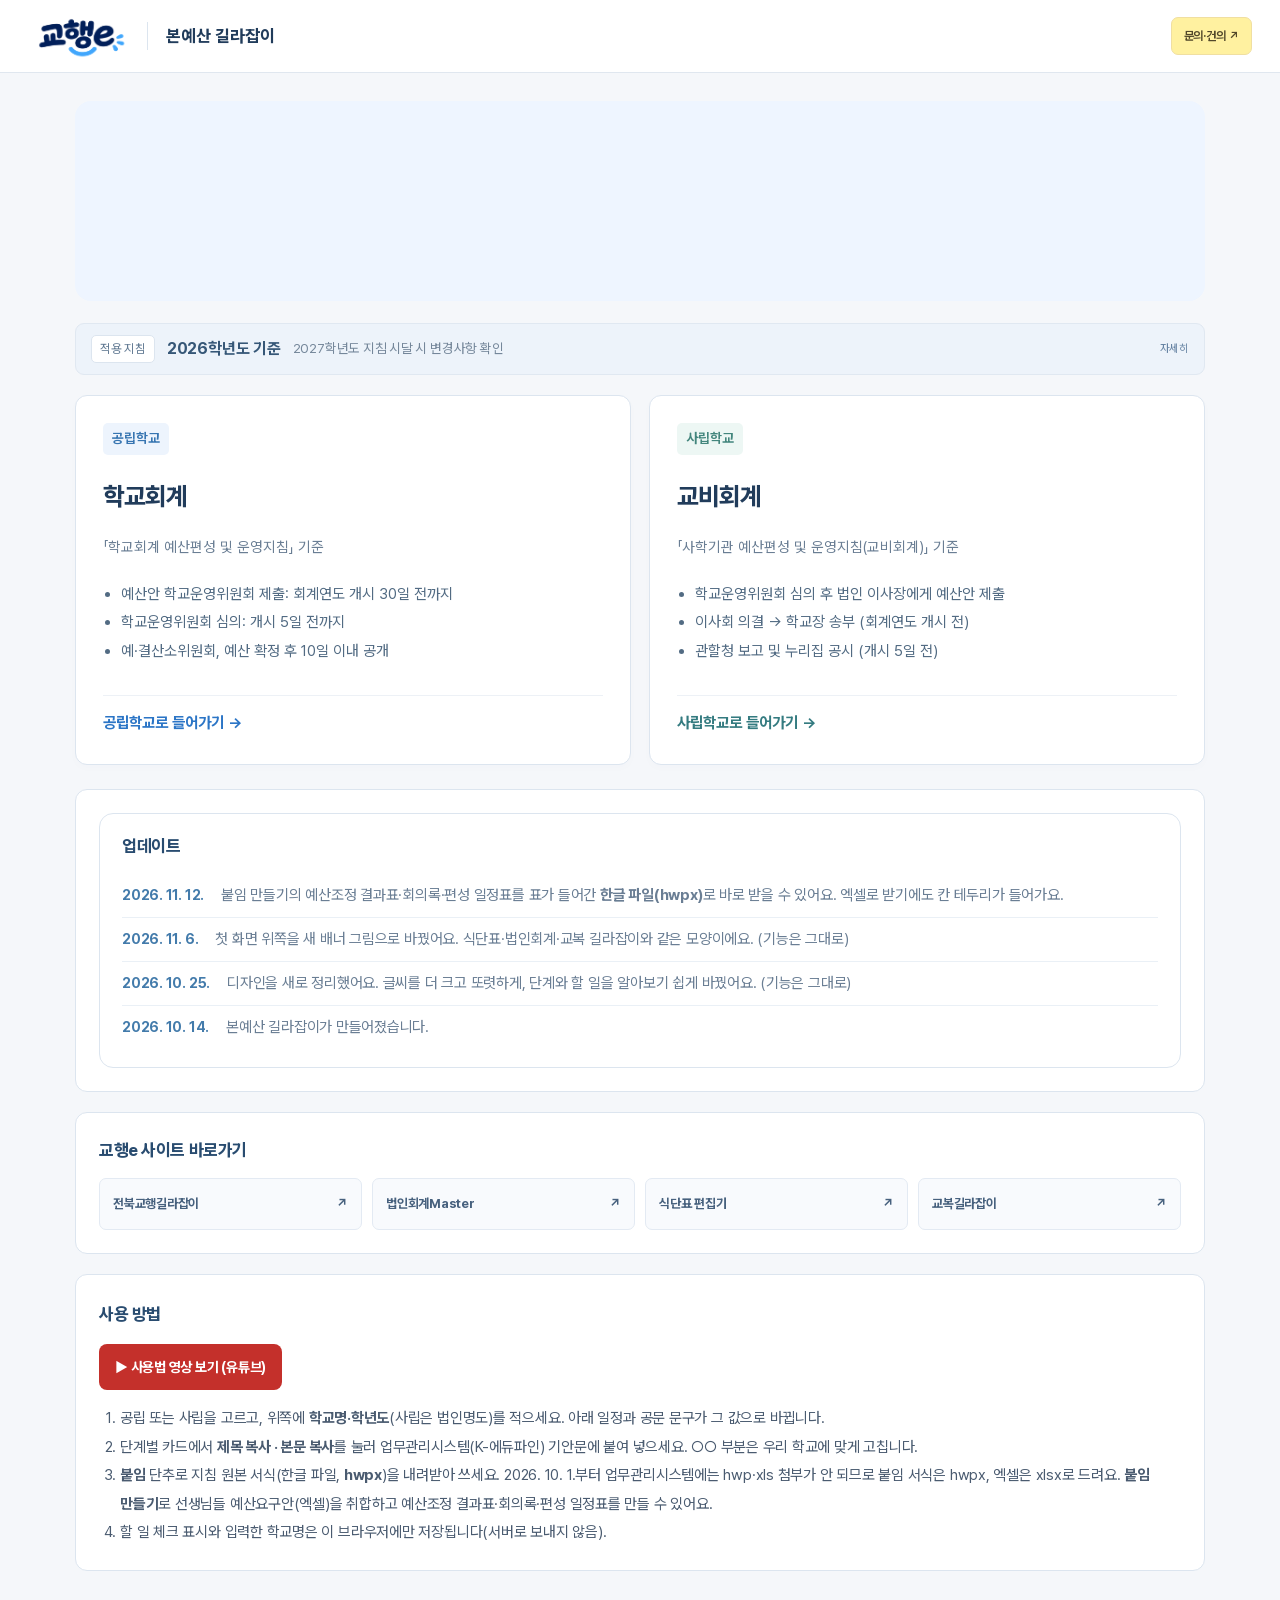
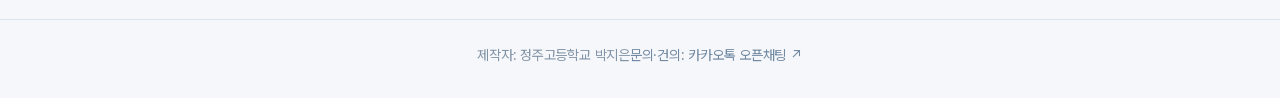
==== commit b289eaef: "붙임 만들기: 결과표·회의록·일정표 한글 파일(hwpx)로 받기, 엑셀 테두리, 복사 개선 (2026. 11. 12.) Co-Authored-By: Claude Opus 5.5 <" ====
--- a/교행e의 본예산 길라잡이.html
+++ b/교행e의 본예산 길라잡이.html
@@ -239,6 +239,7 @@
 .mk-tools button{border:1px solid var(--navy);background:#fff;color:var(--navy);border-radius:8px;padding:7px 13px;font:inherit;font-size:14px;font-weight:700;cursor:pointer}
 .mk-tools button.main{background:var(--navy);color:#fff}
 .mk-tools #mkXl{border-color:#1d6f42;color:#1d6f42}
+.mk-tools #mkHwp{border-color:#1f5fa8;color:#1f5fa8}
 .mk-paper{border:1px solid #d5deea;border-radius:6px;background:#fff;padding:28px 30px;box-shadow:0 6px 18px -12px rgba(30,58,95,.45);color:#000;overflow-x:auto}
 @media (max-width:860px){.mk-main{grid-template-columns:1fr}.mk-paper{padding:18px 14px}}
 @media print{
@@ -346,6 +347,7 @@
       <div class="updates">
         <h3>업데이트</h3>
         <ul>
+          <li><time>2026. 11. 12.</time><span>붙임 만들기의 예산조정 결과표·회의록·편성 일정표를 표가 들어간 <b>한글 파일(hwpx)</b>로 바로 받을 수 있어요. 엑셀로 받기에도 칸 테두리가 들어가요.</span></li>
           <li><time>2026. 11. 6.</time><span>첫 화면 위쪽을 새 배너 그림으로 바꿨어요. 식단표·법인회계·교복 길라잡이와 같은 모양이에요. (기능은 그대로)</span></li>
           <li><time>2026. 10. 25.</time><span>디자인을 새로 정리했어요. 글씨를 더 크고 또렷하게, 단계와 할 일을 알아보기 쉽게 바꿨어요. (기능은 그대로)</span></li>
           <li><time>2026. 10. 14.</time><span>본예산 길라잡이가 만들어졌습니다.</span></li>
@@ -437,7 +439,7 @@
     <div class="mk-main">
       <div class="mk-edit" id="mkEdit"></div>
       <div class="mk-out">
-        <div class="mk-tools"><button type="button" class="main" id="mkCopy">한글에 붙여넣기용 복사</button><button type="button" id="mkPrint">인쇄 · PDF 저장</button><button type="button" id="mkXl">엑셀로 받기</button></div>
+        <div class="mk-tools"><button type="button" class="main" id="mkCopy">한글에 붙여넣기용 복사</button><button type="button" id="mkPrint">인쇄 · PDF 저장</button><button type="button" id="mkHwp" title="표가 들어간 한글 파일(hwpx)로 바로 받아요.">한글 파일로 받기</button><button type="button" id="mkXl">엑셀로 받기</button></div>
         <div class="mk-viewbar" id="mkView"></div>
         <div class="mk-paper" id="mkPaper"></div>
       </div>
@@ -997,7 +999,6 @@
   if (full) document.getElementById("mkEdit").innerHTML = mkData.edit;
   document.getElementById("mkView").innerHTML = mkData.view || "";
   document.getElementById("mkPaper").innerHTML = mkData.paper;
-  document.getElementById("mkXl").hidden = !mkData.xl;
 }
 function mkClose(){ document.getElementById("maker").hidden = true; document.body.classList.remove("mk-open"); if (state.ver) render(); }
 
@@ -1391,51 +1392,191 @@
   if (t.closest("[data-mk-clear]")){ jset("budget-req2-" + state.ver, []); mkDraw(true); toast("올린 요구안을 모두 지웠어요."); return; }
   if (t.closest("#mkPrint")){ document.body.classList.add("mk-printing"); window.print(); return; }
   if (t.closest("#mkCopy")){
-    var p = document.getElementById("mkPaper"), rg = document.createRange(), sel = window.getSelection();
-    rg.selectNodeContents(p); sel.removeAllRanges(); sel.addRange(rg);
-    var ok = false; try{ ok = document.execCommand("copy"); }catch(er){}
-    sel.removeAllRanges();
-    toast(ok ? "복사했어요. 한글 문서에 붙여 넣으면 표 그대로 들어가요." : "복사가 안 되면 표를 직접 끌어서 복사하세요.");
+    mkCopyPaper().then(function(){ toast("복사했어요. 한글에서 Ctrl+V — 창이 뜨면 '원본 형식 유지'를 고르세요."); },
+      function(){ toast("복사가 안 되면 [한글 파일로 받기]를 쓰세요."); });
     return;
   }
-  if (t.closest("#mkXl") && mkData && mkData.xl){
-    needXLSX().then(function(X){
-      var d = mkData.xl(), wb = X.utils.book_new();
-      if (Array.isArray(d)) X.utils.book_append_sheet(wb, X.utils.aoa_to_sheet(d), MK_NAME[mkCur].slice(0, 30));
-      else for (var n in d) X.utils.book_append_sheet(wb, X.utils.aoa_to_sheet(d[n]), n);
-      X.writeFile(wb, fill("{Y}학년도_") + MK_NAME[mkCur].replace(/\s/g, "_") + ".xlsx");
-    }, function(){ toast("인터넷 연결이 필요해요."); });
+  if (t.closest("#mkXl")){
+    needExcelJS().then(mkSaveXlsx).catch(function(){ toast("엑셀을 만들지 못했어요. 인터넷 연결을 확인하세요."); });
+    return;
+  }
+  if (t.closest("#mkHwp")){
+    needJSZip().then(mkSaveHwpx).then(function(){ toast("한글 파일(hwpx)로 받았어요."); })
+      .catch(function(){ toast("한글 파일을 만들지 못했어요. 인터넷 연결을 확인하세요."); });
+    return;
   }
 });
-window.addEventListener("afterprint", function(){ document.body.classList.remove("mk-printing"); });
-/* 엑셀 끌어 놓기: 파일 칸이 들어 있는 상자 위에 놓으면 그 칸으로 올림 */
-function dropLabel(t){ var l = t && t.closest ? t.closest("label") : null; return l && l.querySelector('input[type="file"]') ? l : null; }
-function hasFiles(e){ return e.dataTransfer && Array.prototype.indexOf.call(e.dataTransfer.types || [], "Files") >= 0; }
-function clearHot(){ Array.prototype.forEach.call(document.querySelectorAll("label.hot"), function(l){ l.classList.remove("hot"); }); }
-document.addEventListener("dragover", function(e){
-  if (!hasFiles(e)) return;
-  e.preventDefault();
-  var l = dropLabel(e.target); clearHot();
-  if (l){ l.classList.add("hot"); e.dataTransfer.dropEffect = "copy"; } else e.dataTransfer.dropEffect = "none";
-});
-document.addEventListener("dragleave", function(e){ if (!e.relatedTarget || !dropLabel(e.relatedTarget)) clearHot(); });
-document.addEventListener("drop", function(e){
-  if (!hasFiles(e)) return;
-  e.preventDefault(); clearHot();
-  var l = dropLabel(e.target);
-  if (!l){ toast("초록색 상자(또는 엑셀 올리기 단추) 위에 놓아 주세요."); return; }
-  var inp = l.querySelector('input[type="file"]');
-  var fl = Array.prototype.filter.call(e.dataTransfer.files, function(f){ return /\.(xlsx|xls|xlsm)$/i.test(f.name); });
-  if (!fl.length){ toast("엑셀 파일(.xlsx, .xls)만 올릴 수 있어요."); return; }
-  if (!inp.multiple) fl = fl.slice(0, 1);
-  try{ var dt = new DataTransfer(); fl.forEach(function(f){ dt.items.add(f); }); inp.files = dt.files; }catch(err){ toast("이 브라우저는 끌어 놓기가 안 돼요. 눌러서 선택해 주세요."); return; }
-  inp.dispatchEvent(new Event("change", { bubbles: true }));
-});
-document.addEventListener("keydown", function(e){ if (e.key === "Escape" && !document.getElementById("maker").hidden) mkClose(); });
-
-syncInputs();
-var start = (location.hash || "").replace("#", "");
-show(VERS[start] ? start : null);
+
+/* ---------- 붙임(미리보기 종이) 내보내기: 복사 · 엑셀 · 한글/워드 ---------- */
+// 미리보기 종이를 문단·표 덩어리로 읽어 둠 (세 가지 내보내기가 같은 내용을 씀)
+function mkBlocks(){
+  var out = [];
+  Array.prototype.forEach.call(document.getElementById("mkPaper").children, function(el){
+    var st = el.style;
+    if (el.tagName === "TABLE"){
+      out.push({ t: "table", rows: Array.prototype.map.call(el.rows, function(tr){
+        return Array.prototype.map.call(tr.cells, function(c){
+          return { text: (c.innerText || "").replace(/\u00a0/g, " ").replace(/\s+$/, ""), cs: c.colSpan || 1,
+            head: /background/.test(c.getAttribute("style") || ""), al: c.style.textAlign || "center" };
+        });
+      }) });
+    } else {
+      out.push({ t: "p", text: (el.innerText || "").replace(/\u00a0/g, " "),
+        al: st.textAlign || "left", pt: parseFloat(st.fontSize) || 10.5, bold: st.fontWeight === "bold" || +st.fontWeight >= 600 });
+    }
+  });
+  return out;
+}
+function mkFileName(ext){ return fill("{Y}학년도_") + MK_NAME[mkCur].replace(/\s/g, "_") + ext; }
+function saveBlob(blob, name){
+  var url = URL.createObjectURL(blob), a = document.createElement("a");
+  a.href = url; a.download = name; document.body.appendChild(a); a.click();
+  setTimeout(function(){ URL.revokeObjectURL(url); a.remove(); }, 1500);
+}
+function isAmt(s){ return /^[+-]?\d{1,3}(,\d{3})+$|^[+-]?\d+$/.test(s) && s.replace(/\D/g, "").length < 16; }
+
+// 1) 복사: 표(HTML)를 클립보드에 직접 실어 한글이 글자만 받지 않게 함
+function mkCopyPaper(){
+  var p = document.getElementById("mkPaper");
+  var html = '<html><head><meta charset="utf-8"></head><body>' +
+    p.innerHTML.replace(/<table /g, '<table border="1" cellspacing="0" cellpadding="5" ') + '</body></html>';
+  var plain = p.innerText, done = false;
+  function on(ev){ if (!ev.clipboardData) return; ev.clipboardData.setData("text/html", html); ev.clipboardData.setData("text/plain", plain); ev.preventDefault(); done = true; }
+  var rg = document.createRange(), sel = window.getSelection();
+  rg.selectNodeContents(p); sel.removeAllRanges(); sel.addRange(rg);
+  document.addEventListener("copy", on);
+  try{ document.execCommand("copy"); }catch(er){}
+  document.removeEventListener("copy", on);
+  sel.removeAllRanges();
+  if (done) return Promise.resolve();
+  if (navigator.clipboard && window.ClipboardItem && window.isSecureContext)
+    return navigator.clipboard.write([new ClipboardItem({ "text/html": new Blob([html], {type:"text/html"}), "text/plain": new Blob([plain], {type:"text/plain"}) })]);
+  return Promise.reject(new Error("copy"));
+}
+
+// 표의 열 수·열별 글자 너비(칸 합치기 고려)
+function mkCols(tb){
+  var n = 0, w = [];
+  tb.rows.forEach(function(r){ var k = 0; r.forEach(function(c){ k += c.cs; }); n = Math.max(n, k); });
+  for (var i = 0; i < n; i++) w.push(4);
+  tb.rows.forEach(function(r){ var k = 0; r.forEach(function(c){
+    if (c.cs === 1){ var len = 0; c.text.split("\n").forEach(function(l){ var x = 0; for (var j = 0; j < l.length; j++) x += l.charCodeAt(j) > 255 ? 2 : 1.1; len = Math.max(len, x); }); w[k] = Math.max(w[k], len); }
+    k += c.cs; }); });
+  return { n: n, w: w };
+}
+
+// 2) 엑셀: 테두리·머리글 색·열 너비·천 단위 쉼표까지
+function mkSaveXlsx(ExcelJS){
+  var bl = mkBlocks(), wb = new ExcelJS.Workbook(), ws = wb.addWorksheet(MK_NAME[mkCur].slice(0, 30));
+  var tb = bl.filter(function(b){ return b.t === "table"; })[0], cols = tb ? mkCols(tb) : { n: 1, w: [60] }, N = Math.max(cols.n, 1);
+  ws.columns = cols.w.map(function(x){ return { width: Math.min(Math.max(x + 2, 6), 60) }; });
+  ws.pageSetup = { paperSize: 9, orientation: N > 5 ? "landscape" : "portrait", fitToPage: true, fitToWidth: 1, fitToHeight: 0, horizontalCentered: true,
+    margins: { left: 0.5, right: 0.5, top: 0.6, bottom: 0.6, header: 0.3, footer: 0.3 } };
+  var thin = { style: "thin", color: { argb: "FF000000" } }, box = { top: thin, left: thin, bottom: thin, right: thin }, r = 1;
+  bl.forEach(function(b, bi){
+    if (b.t === "p"){
+      b.text.split("\n").forEach(function(line){
+        ws.mergeCells(r, 1, r, N); var c = ws.getCell(r, 1); c.value = line.replace(/\s+$/, "");
+        c.font = { name: "맑은 고딕", size: Math.round(b.pt), bold: b.bold };
+        c.alignment = { horizontal: b.al === "right" ? "right" : b.al === "center" ? "center" : "left", vertical: "middle" };
+        if (b.pt >= 14) ws.getRow(r).height = 30;
+        r++;
+      });
+      if (bi === 0) r++;
+      return;
+    }
+    b.rows.forEach(function(row){
+      var k = 1, lines = 1;
+      row.forEach(function(c){
+        if (c.cs > 1) ws.mergeCells(r, k, r, k + c.cs - 1);
+        for (var j = 0; j < c.cs; j++) ws.getCell(r, k + j).border = box;
+        var cell = ws.getCell(r, k), amt = !c.head && isAmt(c.text);
+        cell.value = amt ? Number(c.text.replace(/,/g, "")) : c.text;
+        if (amt) cell.numFmt = "#,##0";
+        cell.font = { name: "맑은 고딕", size: 10, bold: c.head };
+        cell.alignment = { horizontal: c.al === "right" ? "right" : c.al === "left" ? "left" : "center", vertical: "middle", wrapText: true };
+        if (c.head) for (var h = 0; h < c.cs; h++) ws.getCell(r, k + h).fill = { type: "pattern", pattern: "solid", fgColor: { argb: "FFE8EEF6" } };
+        var span = 0, cl = 0; for (var s = 0; s < c.cs; s++) span += ws.columns[k - 1 + s].width;
+        c.text.split("\n").forEach(function(l){ var x = 0; for (var q = 0; q < l.length; q++) x += l.charCodeAt(q) > 255 ? 2 : 1.1; cl += Math.max(1, Math.ceil(x / Math.max(span - 1, 4))); });
+        lines = Math.max(lines, cl);
+        k += c.cs;
+      });
+      ws.getRow(r).height = Math.max(20, lines * 15 + 5);
+      r++;
+    });
+    r++;
+  });
+  return wb.xlsx.writeBuffer().then(function(buf){ saveBuf(buf, mkFileName(".xlsx")); });
+}
+
+// 3) 한글 파일(.hwpx): 지침 서식(한글에서 만든 hwpx)의 머리 정보를 틀로 쓰고, 본문만 새로 씀
+//    틀에 더한 것 — 글꼴: 맑은 고딕 / 테두리 7: 실선, 8: 실선+머리글 바탕 / 글자 14:10pt, 15:10pt 굵게, 16:16pt 굵게, 17:9.5pt / 문단 28 왼쪽, 29 가운데, 30 오른쪽
+var HWPX_BASE = "[base64]/CLLX97zbLnabrMcwfBv1zJ8QDDKnhw9OdE6hjHCvlO63HRmL88b50cZjN5d/7lH4P8J6VgKssNBCQkpt1Wnx5Nrht5APM4TnU6heN3cTd5WhbKl6/0XjZHM/wBQSwMEFAAAAAgAwFVsXZVZ9WXGAAAAFwEAAAwAAABzZXR0aW5ncy54bWx1z09LxDAQBfCvEuZu03oQCU0XUURvi3/wPKSzTTCZCZ2sXb+9rHjYi8cH78HvjbtTyeaLVk3CHoauB0McZE68eHh/e7y6BaMNecYsTB6+ScHspjGie/rY39WaU8CWhF+ptcSLOZXM6iJ6iK1VZ+22bV1EDlK6IN3nauNWS7bX/TBYrBX+FkH4kBYPx5WdoCZ1jIXUteCkEs8SjoW4ucu2O3t/Lfe4UtuLpjPF5KTt+eGFDh56MBVXvEiiHoYbsNNo/zsx/QBQSwMEFAAAAAgAwFVsXR+YJdQGAQAA2wEAABYAAABNRVRBLUlORi9jb250YWluZXIueG1sfZFBawIxEIX/ypJr2UR7KsEoUir00OLB/oCQnZhgMhOS0V3/fRFbwUK9zcB8bx7vLVZTTt0JaouERszlTHSAjoaIeyO+dpv+RXSNLQ42EYIRZ2iiWy0X5Lx2hGwjQu2mnLBpct6IY0VNtsWm0WZomp2mAjiQO2ZA1tfTGyp+2FC8EYG5aKXGcZTBoqMsHclDVc0FyFY9z+ZzFYoX1/eViH1M0O7Xzh9T6ovlYMQrIQNyU+46yAvdZRii7flcwAhbSorOciRUYSz5QrqD3cPTlJNQ/0tvK5wijGpbTzuYWPLE98oME6uSbMRHMh9vu3X//rlRt0RkHR54rIP/[base64]/LLjEOB3470JnwmtiXPa/qerq66c5rCemdMf7fXieUmyz2fiD+dbIbFJRWbwyxv6zH4w8pfgBQSwMEFAAAAAgAwFVsXW8r4FxxAAAAhgAAABUAAABNRVRBLUlORi9tYW5pZmVzdC54bWw1zUsKwzAMRdGtGM37mxURJ7OuoF2AseVisJ9K5IR096WEzO/hDtPWqltltqLwdDtfyQmipoK3p9fzcbqTsx6QQlWIp68YuWkcNGVuASWLdbe1CmNN2dMygzVYMUZoYtwj60eQNC5N0HlPD8n/4WX8AVBLAwQUAAAACADAVWxdgN3aLtcOAABaHgEAEwAAAENvbnRlbnRzL2hlYWRlci54bWztXVtv20Ya/SsE+7L7kEi8iJKMqoWtyLFTRw5sedM8FWNqJLImZ1hyFNt9ym5RoEAfdguki2I3CyTYxTYNAmzQ9iFYdP9QpPyHxfAuhrowliyRmvghvMwMz8x853zfDGeoDz++MA3uIbQdHaMGL9ws8xxEKu7qqN/[base64]/TaXCXsnVsnSCdNDdhBEdAanE6F6wQpVYx6er/BD2y0hYGjO1sImNDZIuoWtiDqYnVAG2MrnnrLZVWMYzLPOVBtItLgBd6l0ins66g9MDnaR/Qq18OYIEy8E4i64bGlq+7/5NTw7n0xAMQrmC+5hdmwd6A7xD3uYUR6QIUOpxNouo+s8mN3OANQqu9tt2+fHNDnIpJMxundBl/mOZq8wQ///O3o749GP//Kc+TSgg2+09nlOd1pmaew24VuUjcrvbuPepjrAVM3Ljtu4t3mduez24edvf0mz51Dva+RBq/wnGVjC9teReo8p2JEbOAQ97kOsfEZ/AOw9bCmHLDNY3JpeG1iQEKg3cO26Z6aetfQkXfrYs9/hts6Jb9G41UTgqq9/f756Ndvhs9eenVcWgXla66g+G4FXz1++9X3hamgFFbwya/D578NX3w9evZqcbWrrLZ2ctR9T0Z//e7Nzy/f/PJ0+Djsvr3dzhUrWB6vYHlWBcvxCpbHK1iOVbAcq2B5cgUr4xUcfft0vAezV/Dug5P27TuHa1NDJVTPH78b/eMRN96BC7dQKV49MWP1xAnVk8erV4o5kTSPcrDd2W8zh8IcSh4ryBwKcyjMoayXQ9nbbt/ZZg6FOZQ8VnCjHEoB9TbpUf71XcFc5gY6lDvb97bbreMW8ynMp+SxgsynMJ/CfMp6+ZTDzl7rKOZQlNU5FHlWc4jx5hAnN4c4uTmYQ2EOJS/2uUEOZXP09vjB3Z1D9t6aCW4uK8gi+IIILovgC+NRTo7XJYBn/oT5E+ZPUvxJYd1IUVU2fuZ4K16x3YX2rm4YsaWpNT5xL5AlotkQ3vL6QgNdfO71EUQE2gculPZhu8VzpzYEZ01oGMeQrv8m8MDH6ZbrGMDR/Eb10jdtjM+8JuV0p4kHtEC/qygQoJ4dZ81kwB7ZcWswlutc7xKtwZdvCpxp0g4wsN3gPyi7/4KVu7Qp3zMvwdZ75jzFhGDzPTN3ddDHCBh+xuPDg/1bc+QsjXVzWq+LrNcL1+uautXTDWPHHjiae3auI/fElb+mlx5hBHlOA0TV/Csf1N1/PAcMi+408S1orLDZBiUxg2IGNV7C1QxKzrlBvdPIYhaTypI7aVRZ8qaY1dzZZ/dhhfXhmvfhHOLw/t2v5Lz7mU9YnE/Y3V2IV6jm3KQ2UVHmtMnZnV9jnV/Uzp9LVj5o1VqtXeXqw5fxc2/KhO5wvmdjC9pEj2/oFfxpE+9+MEmtBfNprqQReEGSwS81z3E9HDhwFyNybLmTUWX3wifQRu7HAGiOS/MusM9CEw4B7t86gj06Zg/ntY5gj9MA6g8M79U9ILr3Rl8D6HPgHn0OLICg473Ax0Sjlim6DznFXq6B413zDY7OToWFCrQKfrHusV+wexwV7Z76hbvHQfHuifcAITQNxwKqjvrhQ6JHRA8YKz4qPFZ0WHBIFWgcf7lc5LjXcyBZNPAB6kKbzvWNccXRQIxzqRxziK2fQTwgQWIvZ2paPCDJR/iFuPo59uiggB2R/vGcV+1PaUsEJw/cE1+uPU4k6SGsFT2EyBoiWxizhMgOYlYQ2gCjB6PHQukhRvSoM3YwdjB2xNkhrRM7WGjF2LFW7JDXiR359R03KuEz6KH/CHoYPYGe+Q+gh0H59Ngr/kaFkWQtSVKJjT+UJEvEVlXeqTCWMB+yqfRQYvQQmBNh9GD0iNOjOs17LI8eUjo95LCv5LCvxsKUKEqRo74KYxSZ0WNV9DjFRnfNidIs07/3JUotRhRx5USRwl6Twl6T4r0mhb0mRb0mBb0mpRKlHtlCPTKG+pg11CNzqMfsoR4aRJ0xJGcO5Gq8qK/m9ccEXizKyJgDYfRYCD2E8lr5jWgmKJoIkuOdJacFWDILsBg/lsSPFb0+v07/sdy4is3uFpof4mr4oTD/wfxHHvgRe4MuSNfHD4Hxg/EjD/yQ12p5ohJ2lhJ2lhLvLCXsrFicogSdVWH8YPxY7OrdCuMH48dmvAC5IlOU1bwqZExhTMkZU2Iv1esVRhRGlA0PuaLjYMOh+wQCTtO2IMp8dDfYgAgGBHfA6QHskfj5UexrWGNZhEQWYXYWcdZThHeySLOBffShZm055/QnZd1DFTiQ06wtG34x0G3YveH+5KtH+Yy/NxuA2SfQ5CzsuM/3uuugRT9jZkDQpfbkdR79XdsGv3f/3kl7v+P1kAfHxdWFPTAwSLYy/ULCvKVYXUtBS8UOx3qfblRO637Jn1rx7gcG4Ob3hc77oloXIp9KVPHohufo42icg4DVwbdt3xacgWXZ0HFoqvbAPIW2VzNVg+pZ7CtowND7iNOwrX+JEQFGg79zctzZ333g/uQu0VV6aWf7uHWwH/KE/vQyVa04UfRuANSAD6ER8310o/YxJITmcE8OqFDcx3a3wX/Sat377P7h0S1/Q3cbo/S753oXnx/algY8iTmD0LqvE60NL0h4gdbVqyX9HeAdWuAO7GHb/wqbjuB9G1gNfueotf2JD49a77GvwnDb0QFq+c7HO2sPzKAuS7VqE9h9Hbk7o3VEICLcQ2AMfK+YtGNNdfeez0ji7jCfkcay4cMZSRC8mFpKKY5e26LNHDSoZyD3WkfNVrvDB4UISnoxE7jJWmaS4ISb3NMiI987hTLtnYYq7Z93sBU723G/DBDIDYKql1TvI2zDu25NGtGHGD25SiqXwJSLKde8/BQq5cJQdOHiJZWL0zj50S9xXL+EuH6JayZghycd9x7TsFVqWIFounANEwvUOPnRMKkQGiYwDbsuDSsSTReuYXKBGic/[base64]/[base64]/Us+ioqQdnAcekDxxVKl8KiLhZ1bRxBmXQVYMBYZdLFpKuoBC3iCq81W961wqirtvGfsmS6VUx2spCrwMvqxRUuq1+biS6mXBvGT6Zc+VcuaYW/f7AuS7uYcG0YPZlw5VG4omNsUcmAjgvNIZcGdDidQLOJiLteIrrO+TNafjtsH23zHGVQgx++evz2q+/[base64]//jhj9/8/aHuNu4B/qQ86LwGW5MuKobS5Xr4fPXw3+/HP74lximPQi678CpJ+CIKY2USa2FCXL9x9E/f4uB2cWYIExgstOSzSOl4Mmk1kKqXA//83ocTwt13xdOJrEWUtV6+NPj4YvnMTh3oYmTWJJxh5yCJZNQC6lKPXr1fPjsETd6+mT44qcYpM5hk9vzRoJJZMkIpJKCLJNkC6ma7SMTEqCS8ZCQDECUFDiZFFtIlWwfjpiAkwyHhGT8kQYnk16LqXrtw5EScJLRkJAMP1LgiJkUSEzV6tF/n42+/iEGpgksomOUhJMUoLToNVs4nRpPh8MMbvSnl8NfXgvvDDe4JrYu34mtk55NSBFIMVN4LaYLtjvw+N3o26fDF1+Pnr0SpN/HECZRJV2bkKJL4izZLoWDNu/Yhr0D3fEG4So2LUD0UwPewurApKNwAuw+JPds3LeB6Q5YxbLwqTfGM8AlHpCmn0k3dHLpP+DdgtwMXaweuuYQjJTPdNTDnAWI5tW2D/eRBm2d+LNfnreIXfPLHy+I2EA9UzXQh02Menqf6xmg7zT4ihKkp3NZH/0fUEsDBBQAAAAIAMBVbF3gkSl2NQIAAOYGAAAUAAAAQ29udGVudHMvY29udGVudC5ocGadlU1u2zAQha8icG/RzqIthMhZpC1aoN0lB5iQI4k1OWTJUWQfobuuepNeqkDvUMiKJCNOGiFLDt/35ocY6fJq72x2jzEZT6XY5GuRISmvDdWluL35uHonssRAGqwnLMUBk8iutpc+VEUAtYMas72zlIoGStEwh0LKruvyBkh5lyuf76JsuuCsvFhvNhJCECMRFhEBItQRQjNzm/UC8s0TZFqUMaFi42mi1CJK+YgT0ixCGgQ9I8uKa0xiHw8T5hZRDhJjXAWo5xpD9TyaVIMOHjKGamT0PIrQRpv7WEutJFp0SJzkJt/IUesf+RsdqiNwsV6/lT5Us9LvnVUNRF70rLN8aqULLRnuY4scPnXhlgxfNxBHCwzt3X/LTaNSeapMXYo2UuEhmVQQOEwFq8IHJO1V2w+jOFUXx82a9kxkLZnvLa6MRmJTGYx90OhSiGG3HDJoYBhObNji9ubzzZcPl3IOHO8sUN1CjdudH+6mwGSU9QWWQkUE9lFkyhMjcSkY9yy2f37//PvrBw50rz8jU3v3DRU/JuWZUGNS0YRhe14SW0ic4B7vDq8o6bpvBvV7YHw501ev+yEvVOtFqh0eOh/1E0J5/oAOyFSYeDgZRnd87H7/MYqsiViV4nowSnII53tnReZQG1jxIWApIARrFPTTlf2lfGT38N1anxmOF6+xZDZUp9FyPC9ykuetp2AI5xwRq8zoo/[base64]/qViHAb468rCafl8Fz2mqKY26txonDBiz6LZu9ZqlH/V9z8MnuGqaG0087Ek6h8k6SLnoWff4dpWF5+jz5ayowuPCz9HnewdpLYE8v/w7rqxJS3HwY6fmFA2BeDERAorJ1hBj7MnOl2WY72lz+VTHD1BLAwQUAAAACADAVWxdLnWNnR8DAACcCAAAFAAAAENvbnRlbnRzL19zZWNydW4ueG1s3VZRj9o4EP4rlu/pHloIhS2tNpVYEhakbII2sKj3gpxkSFw5ds52ynK//mQ7SaGnPrXS6Y4X/I0y38x8M+Pkvmo+Ksi3EtHCxxhpeNUBlZBrKriP18nz5o8k3i0ijFRDclgK1tZc+djz3k0x0iRLtWh8PB+PxwN8IczH02vLnlPt4/Vhu483O4xEqxnlkFakgU3wDCcfjzGqoRbfmUw6LyA1zQk70EJXayCFe5goDXJLSlhybSyf7qvmYylpgQz1o6TuubwicgBnwctSfKErIWtivUbWTWkiddzWqCElpAaohPv4IdmtsbVZ74bmLqmM2X/4syVOpp7nK1U0o4zqC6poASsqlTYZg7QOg20lhP7e9jQUZO2ZkNYtXSeH4yKKMDpRxq7x4Gl84ra+pQvrRl8iyh2bqsTZgLitMxfYJcwGmxUeSbBS7C6N88tFy/XDxZ4LqjTheUfYKXbDZpTaSsQIL1RODMVhE4TRZ4zOpnc+nn2YTeYYVUDLSvt4PvXmc4zKVmuQLmYUrnbHJI4+u37WRJaUo6rTcDqZeRidOvUcct42KQYn7ePZ3d0HjKQL4YAdUfd4JrQWdYdGn+5HQ942oOGOhe4habWI29rNC9I2xWDzaGa4VSCXFZFmaxoJJ/raI9WeBvS7gY3KJW2u5o0LDaYdiAEvjTBvPNyxp0m0CQbBxm+9Capr0wgmpI9/G9vfFU3akJzyEmWgzwDc5K58PJlPMcqAua4bGeYYkUx8BYfns0nPYXtoGFz8ZRLvNvE+2acYcTjbufL6/jKSQw1cI3vycbhYro/LJNo/xSYcB6KrHbz2lY7+KSjw4l+Qd9yrGydx+NPijm+lfX93K+3d9JdIGwfHZHUMkuX+KYx3P5L3Vk8zyA/24lhRxrqw7hbLBnN3u3rudn3o7pntYhs+427TNlzRwi26W7ZrA2VsIYH0LjawOJ0U6G4Bvan3flhAB+wCumO/gBZdLeC3vH9cSvgSxv+TUpIg+I9VMuo/[base64]";
+var JSZIP_URL = "https://cdnjs.cloudflare.com/ajax/libs/jszip/3.10.1/jszip.min.js";
+function needJSZip(){
+  if (window.JSZip) return Promise.resolve(window.JSZip);
+  return new Promise(function(ok, no){
+    var s = document.createElement("script"); s.src = JSZIP_URL;
+    s.onload = function(){ window.JSZip ? ok(window.JSZip) : no(new Error("jszip")); }; s.onerror = function(){ no(new Error("load")); };
+    document.head.appendChild(s);
+  });
+}
+function hx(s){ return String(s).replace(/&/g, "&amp;").replace(/</g, "&lt;").replace(/>/g, "&gt;"); }
+var HP_AL = { left: 28, center: 29, right: 30 };
+function hpP(text, al, cp, pre){
+  return '<hp:p id="2147483648" paraPrIDRef="' + (HP_AL[al] || 28) + '" styleIDRef="0" pageBreak="0" columnBreak="0" merged="0">' + (pre || "") +
+    (text ? '<hp:run charPrIDRef="' + cp + '"><hp:t>' + hx(text) + '</hp:t></hp:run>' : '<hp:run charPrIDRef="' + cp + '"/>') + '</hp:p>';
+}
+function hpTable(b, n){
+  var W = 48000, cols = mkCols(b), tot = 0, cw, acc = 0, H = 1700;
+  cols.w.forEach(function(x){ tot += Math.min(x, 70); });
+  cw = cols.w.map(function(x, i){ var v = i === cols.n - 1 ? W - acc : Math.round(W * Math.min(x, 70) / tot); acc += v; return v; });
+  var trs = b.rows.map(function(row, ri){
+    var k = 0;
+    return '<hp:tr>' + row.map(function(c){
+      var w = 0; for (var j = 0; j < c.cs; j++) w += cw[k + j] || 0;
+      var ps = (c.text || "").split("\n").map(function(l){ return hpP(l, c.al === "right" ? "right" : c.al === "left" ? "left" : "center", c.head ? 15 : 14); }).join("");
+      var tc = '<hp:tc name="" header="' + (ri === 0 ? 1 : 0) + '" hasMargin="0" protect="0" editable="0" dirty="0" borderFillIDRef="' + (c.head ? 8 : 7) + '">' +
+        '<hp:subList id="" textDirection="HORIZONTAL" lineWrap="BREAK" vertAlign="CENTER" linkListIDRef="0" linkListNextIDRef="0" textWidth="0" textHeight="0" hasTextRef="0" hasNumRef="0">' + ps + '</hp:subList>' +
+        '<hp:cellAddr colAddr="' + k + '" rowAddr="' + ri + '"/><hp:cellSpan colSpan="' + c.cs + '" rowSpan="1"/><hp:cellSz width="' + w + '" height="' + H + '"/>' +
+        '<hp:cellMargin left="141" right="141" top="141" bottom="141"/></hp:tc>';
+      k += c.cs; return tc;
+    }).join("") + '</hp:tr>';
+  }).join("");
+  return '<hp:p id="2147483648" paraPrIDRef="29" styleIDRef="0" pageBreak="0" columnBreak="0" merged="0"><hp:run charPrIDRef="14">' +
+    '<hp:tbl id="' + (1700000000 + n) + '" zOrder="' + n + '" numberingType="TABLE" textWrap="TOP_AND_BOTTOM" textFlow="BOTH_SIDES" lock="0" dropcapstyle="None" pageBreak="CELL" repeatHeader="1" rowCnt="' + b.rows.length + '" colCnt="' + cols.n + '" cellSpacing="0" borderFillIDRef="7" noAdjust="0">' +
+    '<hp:sz width="' + W + '" widthRelTo="ABSOLUTE" height="' + (H * b.rows.length) + '" heightRelTo="ABSOLUTE" protect="0"/>' +
+    '<hp:pos treatAsChar="0" affectLSpacing="0" flowWithText="1" allowOverlap="0" holdAnchorAndSO="0" vertRelTo="PARA" horzRelTo="COLUMN" vertAlign="TOP" horzAlign="LEFT" vertOffset="0" horzOffset="0"/>' +
+    '<hp:outMargin left="0" right="0" top="0" bottom="0"/><hp:inMargin left="141" right="141" top="141" bottom="141"/>' + trs + '</hp:tbl><hp:t/></hp:run></hp:p>';
+}
+function mkHwpxSection(secRun){
+  var out = [], first = true, tn = 0;
+  secRun = '<hp:run charPrIDRef="14">' + secRun + '</hp:run>'; // 용지·여백 설정은 첫 문단의 첫 run에
+  mkBlocks().forEach(function(b){
+    if (b.t === "table"){
+      if (first){ out.push(hpP("", "left", 14, secRun)); first = false; }
+      out.push(hpTable(b, ++tn)); out.push(hpP("", "left", 14)); return;
+    }
+    var cp = b.pt >= 14 ? 16 : b.bold ? 15 : b.pt < 10 ? 17 : 14;
+    b.text.split("\n").forEach(function(l){ out.push(hpP(l.replace(/\s+$/, ""), b.al, cp, first ? secRun : "")); first = false; });
+  });
+  return out.join("");
+}
+function mkSaveHwpx(JSZip){
+  var names = ["version.xml", "settings.xml", "META-INF/container.xml", "META-INF/container.rdf", "META-INF/manifest.xml", "Contents/header.xml", "Contents/content.hpf", "Contents/_sechead.xml", "Contents/_secrun.xml"];
+  return JSZip.loadAsync(HWPX_BASE, { base64: true }).then(function(base){
+    return Promise.all(names.map(function(n){ return base.file(n).async("string"); }));
+  }).then(function(t){
+    var f = {}; names.forEach(function(n, i){ f[n] = t[i]; });
+    var title = fill("{Y}학년도 ") + MK_NAME[mkCur];
+    var z = new JSZip();
+    z.file("mimetype", "application/hwp+zip", { compression: "STORE" });
+    names.slice(0, 7).forEach(function(n){ z.file(n, n === "Contents/content.hpf" ? f[n].replace("<opf:title>TITLE</opf:title>", "<opf:title>" + hx(title) + "</opf:title>") : f[n]); });
+    z.file("Contents/section0.xml", f["Contents/_sechead.xml"] + mkHwpxSection(f["Contents/_secrun.xml"]) + "</hs:sec>");
+    z.file("Preview/PrvText.txt", document.getElementById("mkPaper").innerText.slice(0, 1000));
+    return z.generateAsync({ type: "blob", mimeType: "application/hwp+zip", compression: "DEFLATE" });
+  }).then(function(blob){ saveBlob(blob, mkFileName(".hwpx")); });
+}
 })();
 </script>
 <script src="design/dashboard.js?v=20261106-banner1"></script>
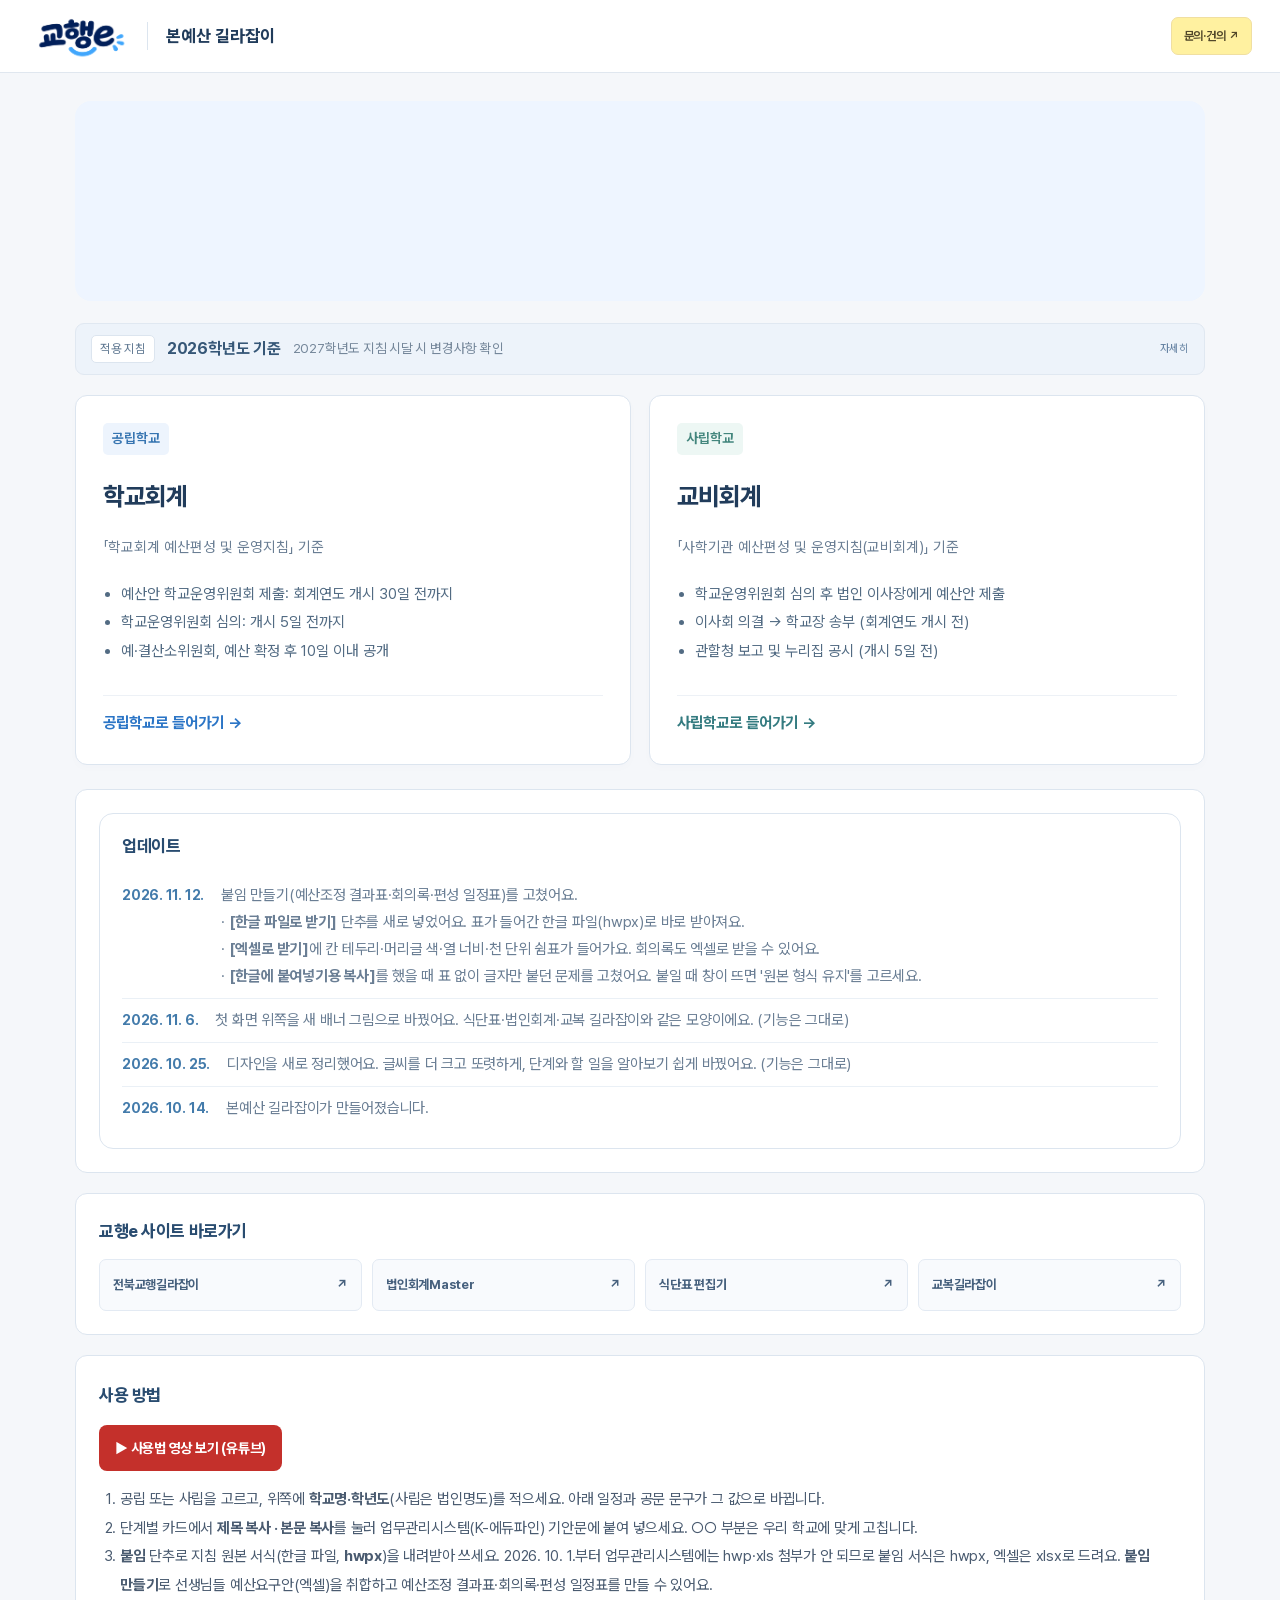
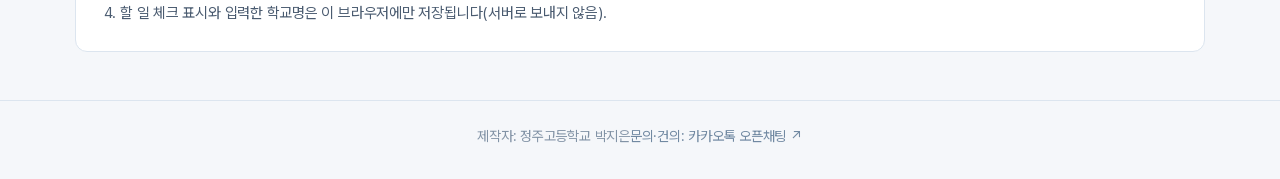
==== commit 2896a837: "업데이트 안내: 2026. 11. 12. 붙임 만들기 수정 내용 자세히 Co-Authored-By: Claude Opus 5.5 <noreply@anthropic.com>" ====
--- a/교행e의 본예산 길라잡이.html
+++ b/교행e의 본예산 길라잡이.html
@@ -347,7 +347,7 @@
       <div class="updates">
         <h3>업데이트</h3>
         <ul>
-          <li><time>2026. 11. 12.</time><span>붙임 만들기의 예산조정 결과표·회의록·편성 일정표를 표가 들어간 <b>한글 파일(hwpx)</b>로 바로 받을 수 있어요. 엑셀로 받기에도 칸 테두리가 들어가요.</span></li>
+          <li><time>2026. 11. 12.</time><span>붙임 만들기(예산조정 결과표·회의록·편성 일정표)를 고쳤어요.<br>· <b>[한글 파일로 받기]</b> 단추를 새로 넣었어요. 표가 들어간 한글 파일(hwpx)로 바로 받아져요.<br>· <b>[엑셀로 받기]</b>에 칸 테두리·머리글 색·열 너비·천 단위 쉼표가 들어가요. 회의록도 엑셀로 받을 수 있어요.<br>· <b>[한글에 붙여넣기용 복사]</b>를 했을 때 표 없이 글자만 붙던 문제를 고쳤어요. 붙일 때 창이 뜨면 '원본 형식 유지'를 고르세요.</span></li>
           <li><time>2026. 11. 6.</time><span>첫 화면 위쪽을 새 배너 그림으로 바꿨어요. 식단표·법인회계·교복 길라잡이와 같은 모양이에요. (기능은 그대로)</span></li>
           <li><time>2026. 10. 25.</time><span>디자인을 새로 정리했어요. 글씨를 더 크고 또렷하게, 단계와 할 일을 알아보기 쉽게 바꿨어요. (기능은 그대로)</span></li>
           <li><time>2026. 10. 14.</time><span>본예산 길라잡이가 만들어졌습니다.</span></li>
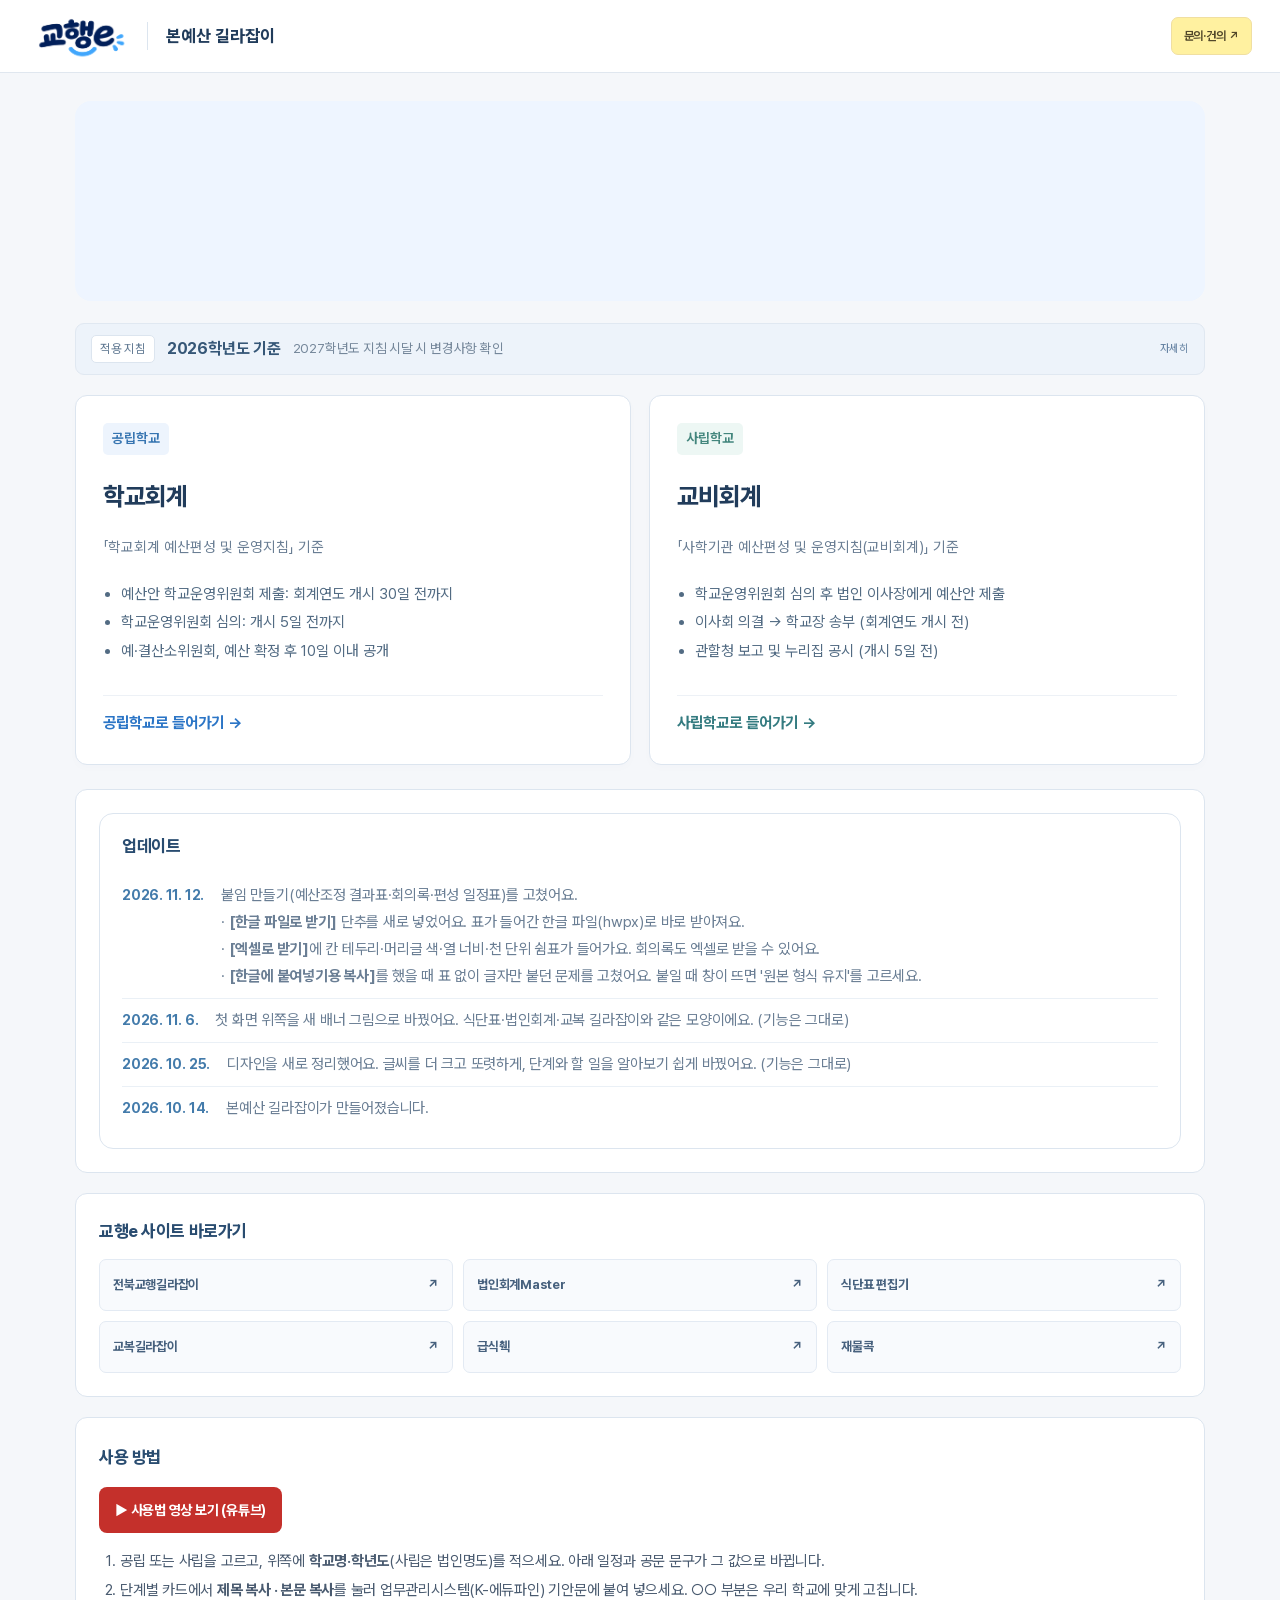
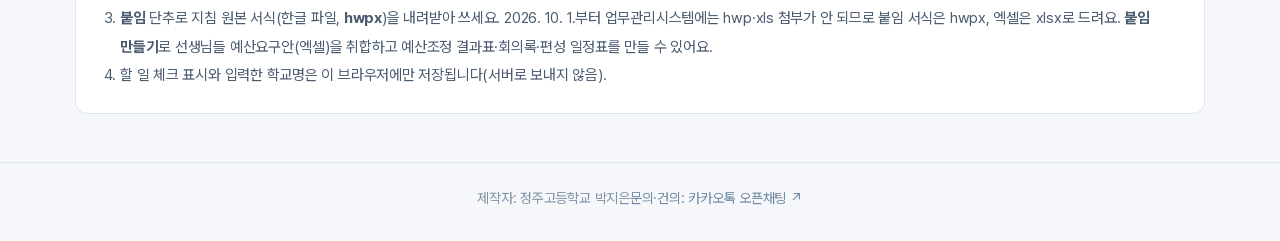
==== commit 86f2c2b4: "교행e 사이트 바로가기에 급식췍·재물콕 추가, 바로가기 그림을 사이트별로 Co-Authored-By: Claude Opus 5.5 <noreply@anthropic.com>" ====
--- a/교행e의 본예산 길라잡이.html
+++ b/교행e의 본예산 길라잡이.html
@@ -4,6 +4,8 @@
 <meta charset="UTF-8">
 <meta name="viewport" content="width=device-width, initial-scale=1">
 <title>교행e의 본예산 길라잡이</title>
+<link rel="icon" type="image/png" sizes="32x32" href="[data-uri]"><!-- 탭 아이콘: 들고 있는 물건(본예산길라잡이_탭.png) / 홈 화면은 아래 SD 그림 -->
+<link rel="apple-touch-icon" href="[data-uri]">
 <style>
 :root{
   --navy:#1e3a5f; --navy-2:#2b4c76; --blue:#2775ce; --blue-soft:#eaf3ff;
@@ -63,7 +65,7 @@
 @media (max-width:760px){.news{grid-template-columns:1fr}.updates li{flex-direction:column;gap:2px}}
 .sites{background:var(--card);border:1px solid var(--line);border-radius:14px;padding:18px 22px;margin-bottom:16px}
 .sites h3{margin:0 0 12px;font-size:17px;color:var(--navy)}
-.sites>div{display:grid;grid-template-columns:repeat(4,minmax(0,1fr));gap:10px}
+.sites>div{display:grid;grid-template-columns:repeat(3,minmax(0,1fr));gap:10px}
 .sites a{display:flex;align-items:center;justify-content:space-between;gap:8px;min-height:52px;padding:10px 16px;border:1px solid #c9d8ea;border-radius:10px;background:#f7faff;color:var(--navy);font-weight:700;font-size:15.5px;text-decoration:none}
 .sites a:hover{border-color:var(--blue);background:#eef4fd}
 @media (max-width:760px){.sites>div{grid-template-columns:repeat(2,minmax(0,1fr))}}
@@ -257,7 +259,7 @@
   .step,.sched,.doc{break-inside:avoid;box-shadow:none}
 }
 </style>
-<link rel="stylesheet" href="design/dashboard.css?v=20261106-banner1">
+<link rel="stylesheet" href="design/dashboard.css?v=20261116-links1">
 <style id="readable">
 /* 읽기 쉽게: 처음 쓰는 사람도 편하도록 글씨 크기만 키움 (모양·색은 design/ 그대로) */
 @media screen{
@@ -361,6 +363,8 @@
         <a href="https://law.lynqook.workers.dev/" target="_blank" rel="noopener"><span>법인회계Master</span><span aria-hidden="true">↗</span></a>
         <a href="https://lynqook-gif.github.io/food/" target="_blank" rel="noopener"><span>식단표 편집기</span><span aria-hidden="true">↗</span></a>
         <a href="https://gyobok-guide.lynqook.workers.dev/" target="_blank" rel="noopener"><span>교복길라잡이</span><span aria-hidden="true">↗</span></a>
+        <a href="https://lynqook-gif.github.io/meal-check/" target="_blank" rel="noopener"><span>급식췍</span><span aria-hidden="true">↗</span></a>
+        <a href="https://jaemul.lynqook.workers.dev/" target="_blank" rel="noopener"><span>재물콕</span><span aria-hidden="true">↗</span></a>
       </div>
     </section>
     <div class="howto">
@@ -1579,6 +1583,6 @@
 }
 })();
 </script>
-<script src="design/dashboard.js?v=20261106-banner1"></script>
+<script src="design/dashboard.js?v=20261116-links1"></script>
 </body>
 </html>
--- a/design/dashboard.css
+++ b/design/dashboard.css
@@ -26,7 +26,7 @@
  .pickcard{position:relative;display:flex;flex-direction:column;align-items:flex-start;text-align:left;padding:27px!important;background:#fff!important;border:1px solid #dce5ef!important;border-radius:12px!important;cursor:pointer;box-shadow:0 3px 10px #27476904!important;transition:border-color .15s,transform .15s;min-width:0}
  .pickcard:hover{border-color:#8bb6e2!important;transform:translateY(-2px)}.pickcard.pri:hover{border-color:#8cbfb8!important}.pickcard .tag{display:inline-flex;padding:4px 9px;background:#edf4fd;color:#3775b1;border-radius:5px;font-size:11px;font-weight:650;margin-bottom:10px}.pickcard.pri .tag{background:#edf7f4;color:#43867d}
  .pickcard h2{font-size:25px!important;font-weight:750;letter-spacing:-.04em;margin:0 0 8px!important;color:#213c5b}.pickcard p{font-size:13px;color:#6a7e94;margin:0 0 10px}.pickcard ul{font-size:13px;color:#526b83;line-height:1.9;padding-left:18px;margin:0 0 20px}.pickcard .go{display:block;width:100%;border-top:1px solid #edf1f6;padding-top:14px;margin-top:auto;color:#2b75c6;font-size:14px;font-weight:700}.pickcard.pri .go{color:#347b80}.budget-choice-icon{display:none}
- .news,.sites,.howto{background:#fff;border:1px solid #dce5ef;border-radius:12px;padding:23px;margin:0 0 20px!important}.news h3,.sites h3,.howto h3{font-size:17px;font-weight:750;letter-spacing:-.025em;color:#294c70;margin:0 0 13px!important}.news ul{list-style:none;padding:0;margin:0}.news li{display:flex;gap:17px;font-size:13px;color:#6a7e94;line-height:1.8}.news time{color:#437bab;white-space:nowrap;font-size:12px}.sites>div{display:grid;grid-template-columns:repeat(4,minmax(0,1fr));gap:10px}.sites a{display:flex;justify-content:space-between;gap:10px;padding:13px;background:#f8fafd;border:1px solid #e3eaf3;border-radius:7px;font-size:13px;color:#47617e;text-decoration:none}.howto{font-size:14px;color:#596f87;line-height:1.9}.howto ol{padding-left:21px;margin-bottom:0}
+ .news,.sites,.howto{background:#fff;border:1px solid #dce5ef;border-radius:12px;padding:23px;margin:0 0 20px!important}.news h3,.sites h3,.howto h3{font-size:17px;font-weight:750;letter-spacing:-.025em;color:#294c70;margin:0 0 13px!important}.news ul{list-style:none;padding:0;margin:0}.news li{display:flex;gap:17px;font-size:13px;color:#6a7e94;line-height:1.8}.news time{color:#437bab;white-space:nowrap;font-size:12px}.sites>div{display:grid;grid-template-columns:repeat(3,minmax(0,1fr));gap:10px}.sites a{display:flex;justify-content:space-between;gap:10px;padding:13px;background:#f8fafd;border:1px solid #e3eaf3;border-radius:7px;font-size:13px;color:#47617e;text-decoration:none}.howto{font-size:14px;color:#596f87;line-height:1.9}.howto ol{padding-left:21px;margin-bottom:0}
  #view{max-width:none!important;margin:0!important;padding:0!important}
  .vhead{position:relative;display:flex;align-items:center;min-height:125px;padding:5px 135px 24px 0!important;margin:0 0 16px!important;background:transparent!important;border:0!important;border-bottom:1px solid #dce5ef!important;text-align:left}
  .vhead h1{display:flex;flex-direction:column;align-items:flex-start;gap:7px;font:760 28px/1.4 var(--ui)!important;letter-spacing:-.04em;margin:0 0 9px!important;color:#213c5b}
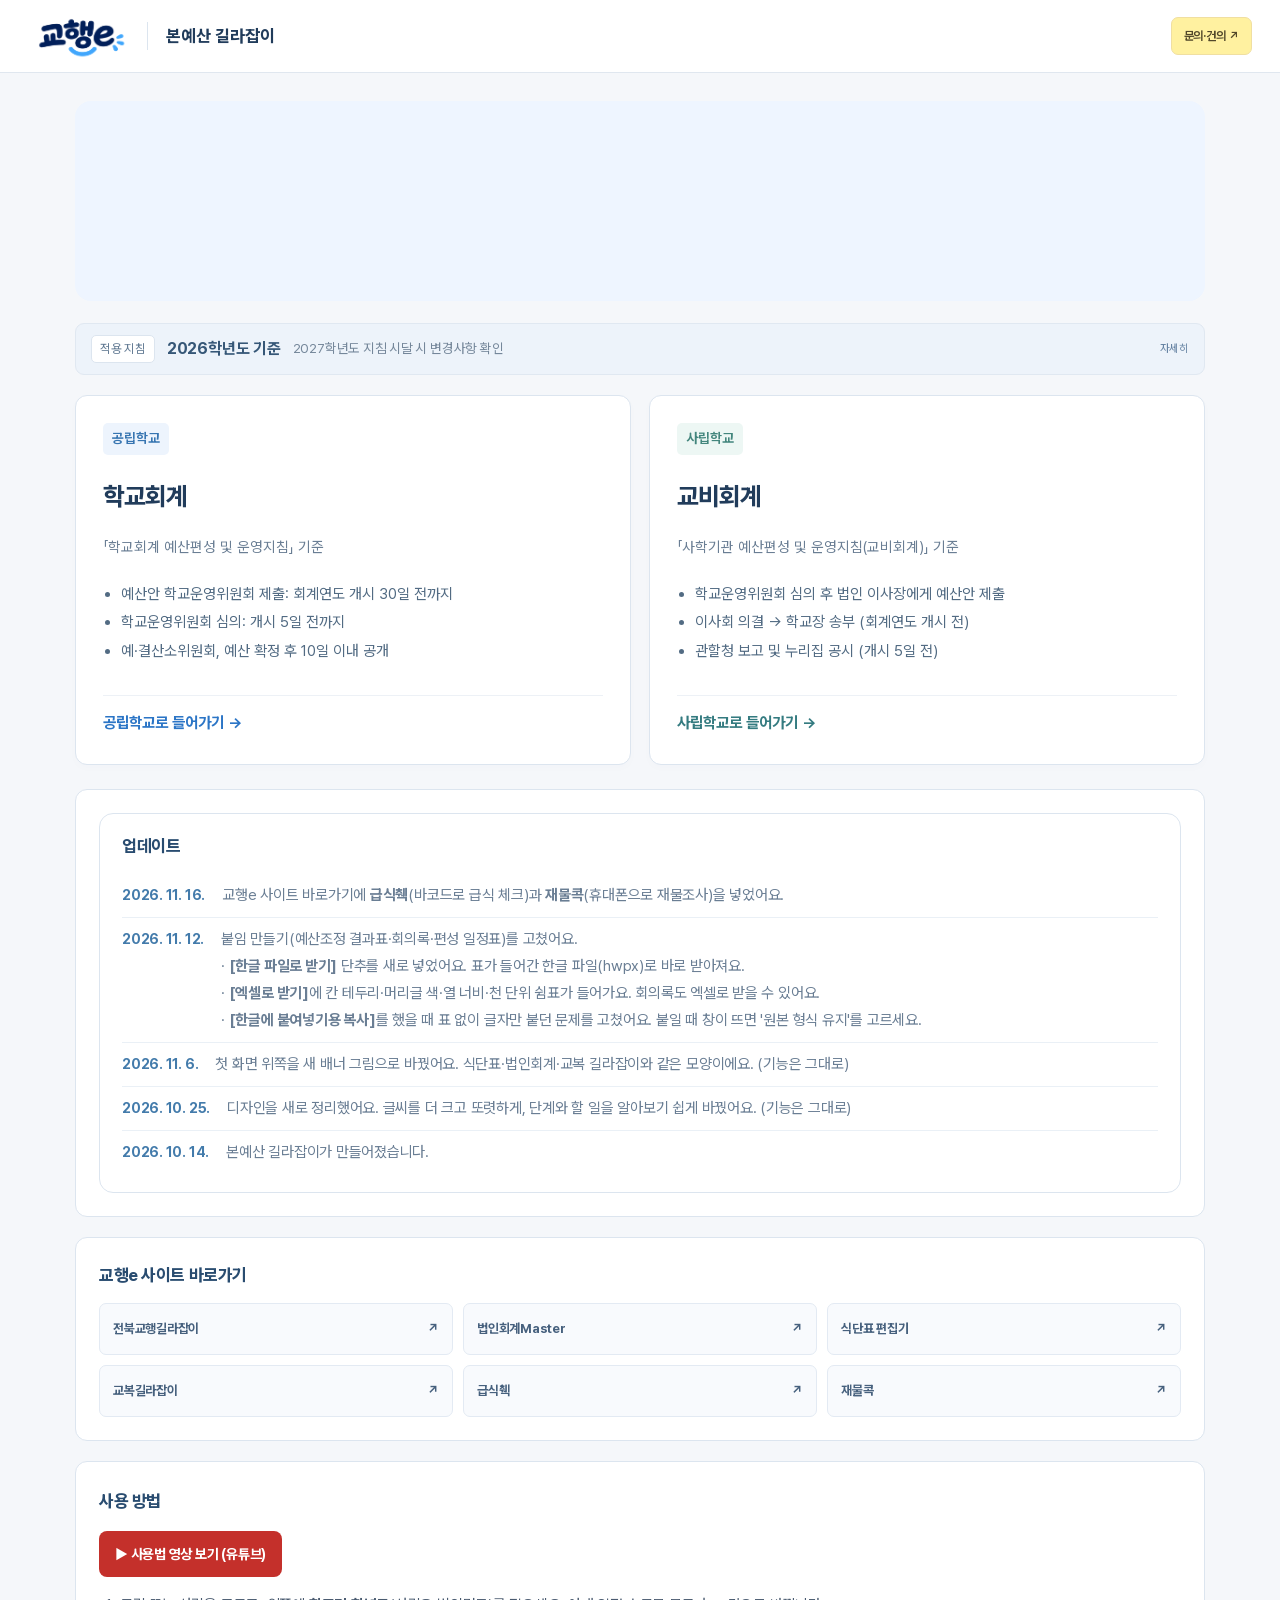
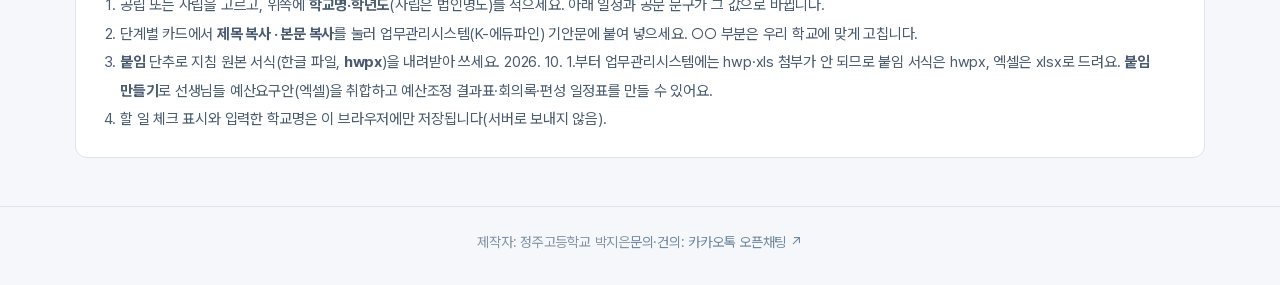
==== commit 7b48d732: "업데이트 소식: 사이트 바로가기에 급식췍·재물콕 추가 (2026-11-16) 공지 Co-Authored-By: Claude Opus 5.5 <noreply@anthropic.com" ====
--- a/교행e의 본예산 길라잡이.html
+++ b/교행e의 본예산 길라잡이.html
@@ -349,6 +349,7 @@
       <div class="updates">
         <h3>업데이트</h3>
         <ul>
+          <li><time>2026. 11. 16.</time><span>교행e 사이트 바로가기에 <b>급식췍</b>(바코드로 급식 체크)과 <b>재물콕</b>(휴대폰으로 재물조사)을 넣었어요.</span></li>
           <li><time>2026. 11. 12.</time><span>붙임 만들기(예산조정 결과표·회의록·편성 일정표)를 고쳤어요.<br>· <b>[한글 파일로 받기]</b> 단추를 새로 넣었어요. 표가 들어간 한글 파일(hwpx)로 바로 받아져요.<br>· <b>[엑셀로 받기]</b>에 칸 테두리·머리글 색·열 너비·천 단위 쉼표가 들어가요. 회의록도 엑셀로 받을 수 있어요.<br>· <b>[한글에 붙여넣기용 복사]</b>를 했을 때 표 없이 글자만 붙던 문제를 고쳤어요. 붙일 때 창이 뜨면 '원본 형식 유지'를 고르세요.</span></li>
           <li><time>2026. 11. 6.</time><span>첫 화면 위쪽을 새 배너 그림으로 바꿨어요. 식단표·법인회계·교복 길라잡이와 같은 모양이에요. (기능은 그대로)</span></li>
           <li><time>2026. 10. 25.</time><span>디자인을 새로 정리했어요. 글씨를 더 크고 또렷하게, 단계와 할 일을 알아보기 쉽게 바꿨어요. (기능은 그대로)</span></li>
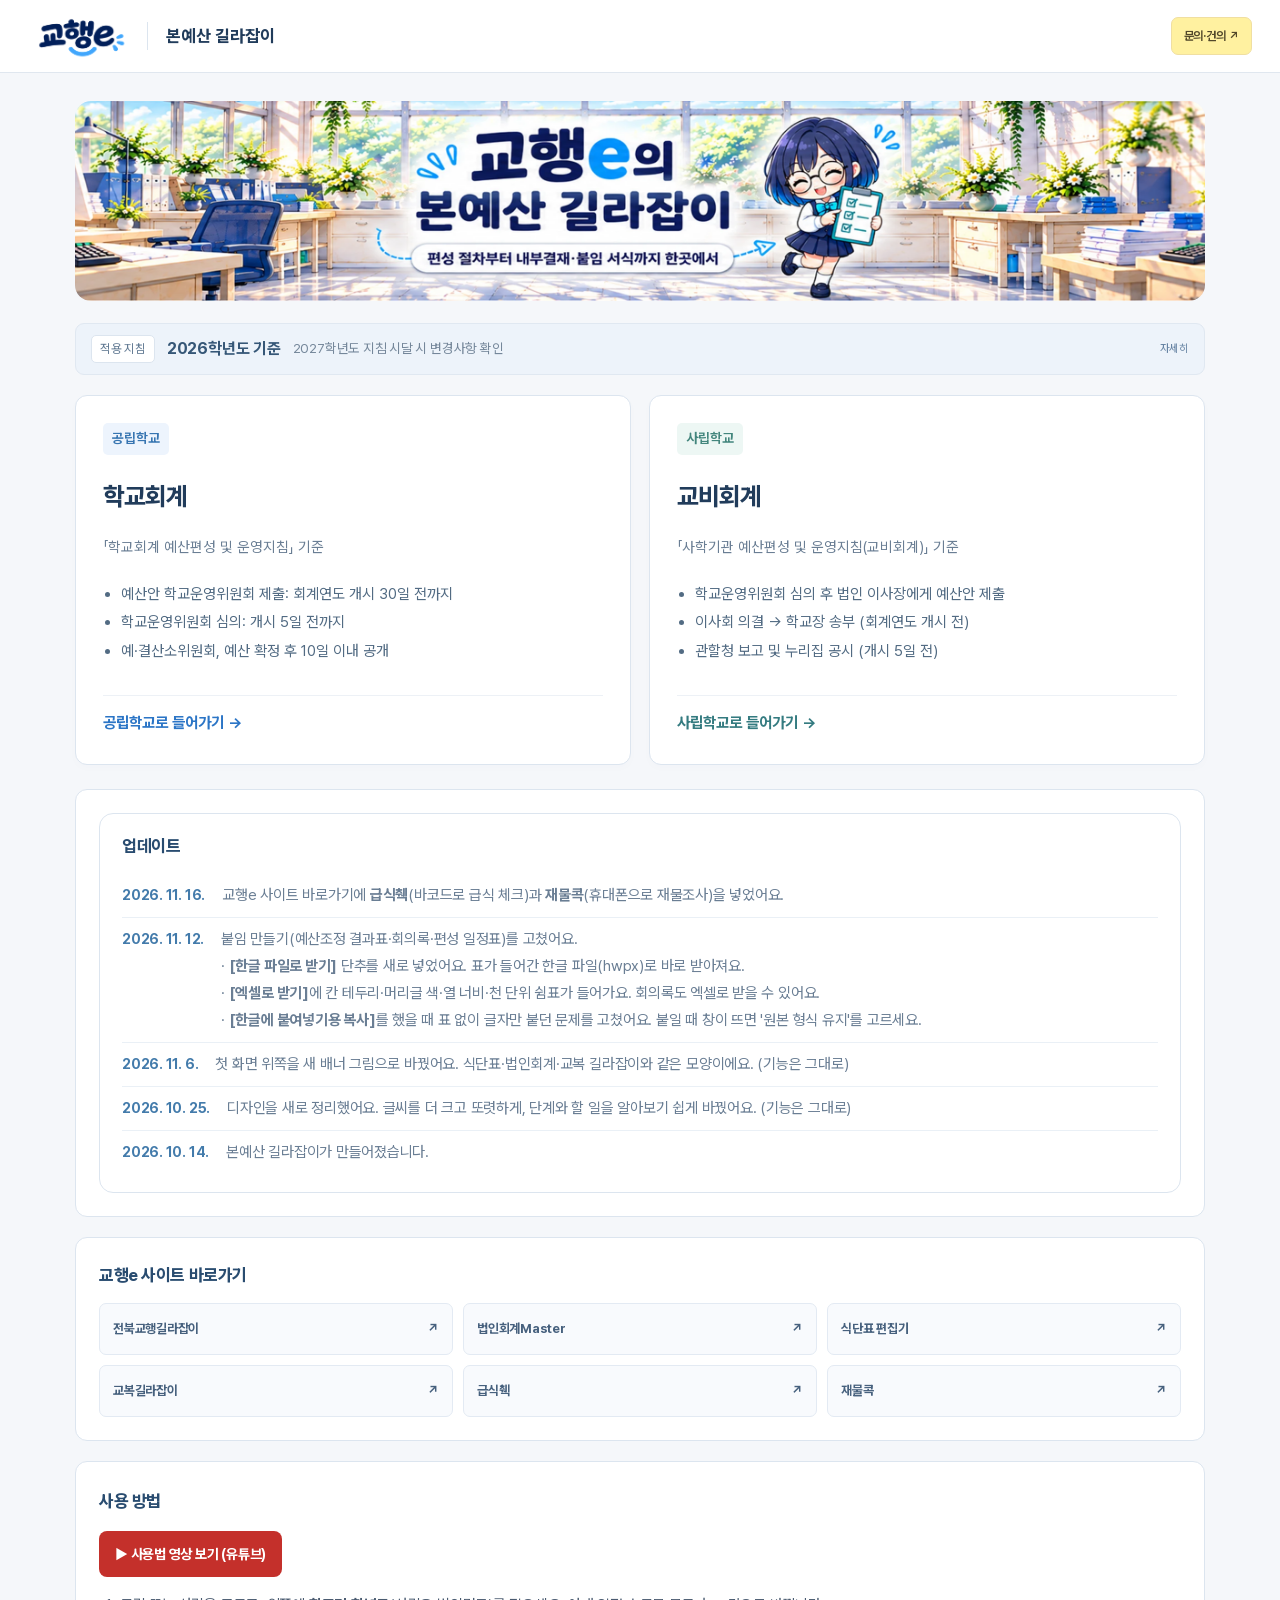
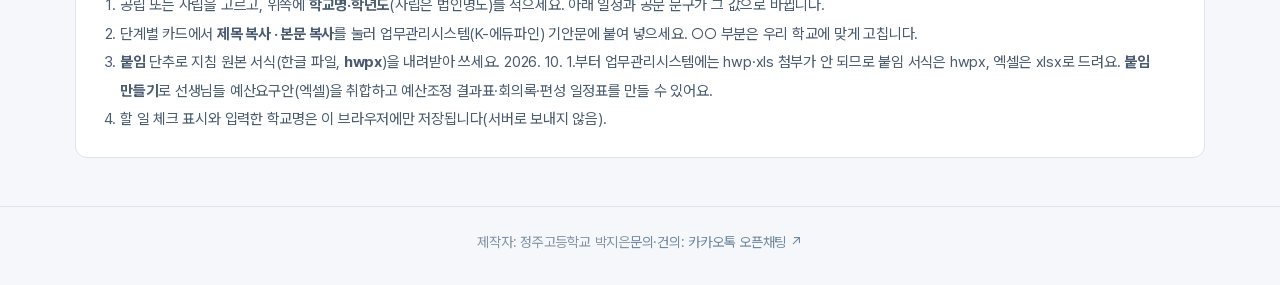
==== commit 798ac617: "visit counter (visit.lynqook.workers.dev)" ====
--- a/교행e의 본예산 길라잡이.html
+++ b/교행e의 본예산 길라잡이.html
@@ -1585,5 +1585,6 @@
 })();
 </script>
 <script src="design/dashboard.js?v=20261116-links1"></script>
+<script>/* 교행e 방문자 집계 — https://visit.lynqook.workers.dev (브라우저당 하루 1번) */(function(s){try{var d=new Date(Date.now()+324e5).toISOString().slice(0,10),k='gv_'+s;if(localStorage.getItem(k)===d)return;localStorage.setItem(k,d)}catch(e){}new Image().src='https://visit.lynqook.workers.dev/hit?s='+s+'&t='+Date.now()})('budget');</script>
 </body>
 </html>
